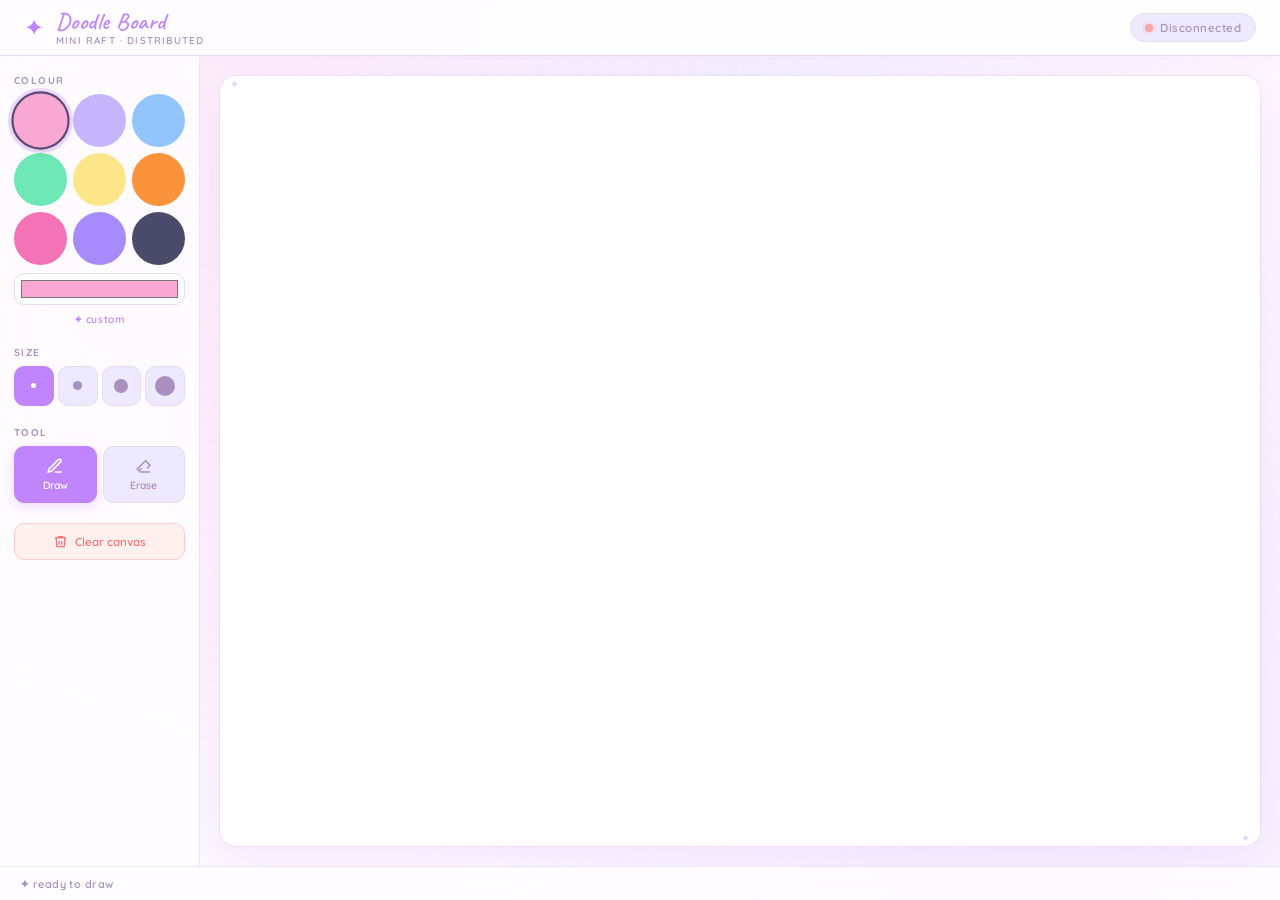
==== frontend/index.html @ f4965883 "PES2UG23CS561" ====
<!DOCTYPE html>
<html lang="en">
<head>
  <meta charset="UTF-8" />
  <meta name="viewport" content="width=device-width, initial-scale=1.0" />
  <title>Mini RAFT Drawing Board</title>
  <link rel="preconnect" href="https://fonts.googleapis.com" />
  <link rel="preconnect" href="https://fonts.gstatic.com" crossorigin />
  <link href="https://fonts.googleapis.com/css2?family=Quicksand:wght@400;500;600;700&family=Caveat:wght@400;600&display=swap" rel="stylesheet" />
  <link rel="stylesheet" href="style.css" />
</head>
<body>

  <div class="app-shell">

    <header class="topbar">
      <div class="topbar-left">
        <div class="logo-mark">✦</div>
        <div class="logo-text">
          <span class="logo-title">Doodle Board</span>
          <span class="logo-sub">mini raft · distributed</span>
        </div>
      </div>
      <div class="topbar-right">
        <div class="ws-status" id="wsStatus">
          <span class="status-dot" id="statusDot"></span>
          <span class="status-label" id="statusLabel">Connecting…</span>
        </div>
      </div>
    </header>

    <div class="workspace">

      <aside class="toolbar">

        <div class="tool-group">
          <label class="tool-label">Colour</label>
          <div class="color-swatches" id="colorSwatches">
            <button class="swatch active" data-color="#f9a8d4" style="background:#f9a8d4;" title="Pink"></button>
            <button class="swatch" data-color="#c4b5fd" style="background:#c4b5fd;" title="Lavender"></button>
            <button class="swatch" data-color="#93c5fd" style="background:#93c5fd;" title="Sky"></button>
            <button class="swatch" data-color="#6ee7b7" style="background:#6ee7b7;" title="Mint"></button>
            <button class="swatch" data-color="#fde68a" style="background:#fde68a;" title="Butter"></button>
            <button class="swatch" data-color="#fb923c" style="background:#fb923c;" title="Peach"></button>
            <button class="swatch" data-color="#f472b6" style="background:#f472b6;" title="Rose"></button>
            <button class="swatch" data-color="#a78bfa" style="background:#a78bfa;" title="Violet"></button>
            <button class="swatch dark" data-color="#4a4a6a" style="background:#4a4a6a;" title="Ink"></button>
          </div>
          <input type="color" id="colorPicker" value="#f9a8d4" title="Custom colour" />
          <label class="custom-color-label" for="colorPicker">✦ custom</label>
        </div>

        <div class="tool-group">
          <label class="tool-label">Size</label>
          <div class="size-options" id="sizeOptions">
            <button class="size-btn active" data-size="3"><span style="width:5px;height:5px;"></span></button>
            <button class="size-btn" data-size="7"><span style="width:9px;height:9px;"></span></button>
            <button class="size-btn" data-size="14"><span style="width:14px;height:14px;"></span></button>
            <button class="size-btn" data-size="26"><span style="width:20px;height:20px;"></span></button>
          </div>
        </div>

        <div class="tool-group">
          <label class="tool-label">Tool</label>
          <div class="tool-row">
            <button class="tool-btn active" id="btnDraw" title="Draw">
              <svg viewBox="0 0 24 24" fill="none" stroke="currentColor" stroke-width="2"><path d="M12 20h9M16.5 3.5a2.121 2.121 0 013 3L7 19l-4 1 1-4L16.5 3.5z"/></svg>
              <span>Draw</span>
            </button>
            <button class="tool-btn" id="btnErase" title="Eraser">
              <svg viewBox="0 0 24 24" fill="none" stroke="currentColor" stroke-width="2"><path d="M20 20H7L3 16l11-11 6 6-4 4"/><path d="M6 18l3-3"/></svg>
              <span>Erase</span>
            </button>
          </div>
        </div>

        <div class="tool-group">
          <button class="clear-btn" id="btnClear">
            <svg viewBox="0 0 24 24" fill="none" stroke="currentColor" stroke-width="2"><polyline points="3 6 5 6 21 6"/><path d="M19 6l-1 14H6L5 6"/><path d="M10 11v6M14 11v6"/><path d="M9 6V4h6v2"/></svg>
            Clear canvas
          </button>
        </div>

      </aside>

      <main class="canvas-area">
        <div class="canvas-wrapper">
          <canvas id="canvas"></canvas>
        </div>
      </main>

    </div>

    <footer class="statusbar">
      <span id="coordDisplay">✦ ready to draw</span>
      <span id="leaderInfo"></span>
    </footer>

  </div>

  <script src="app.js"></script>
</body>
</html>
---- frontend/style.css ----
/* ─── Fonts ───────────────────────────────────────────────────────────────── */
/* Quicksand (UI) + Caveat (logo handwritten feel) loaded via index.html      */

/* ─── Variables ───────────────────────────────────────────────────────────── */
:root {
  --bg:           #fdf6ff;
  --bg2:          #f7eefe;
  --surface:      #ffffff;
  --border:       #e8d9f5;
  --border-soft:  #f0e4fb;
  --accent:       #c084fc;
  --accent-light: #ede9fe;
  --accent-glow:  #c084fc44;
  --pink:         #f9a8d4;
  --mint:         #6ee7b7;
  --sky:          #93c5fd;
  --danger:       #fca5a5;
  --text:         #5b4b72;
  --text-dim:     #a990c0;
  --text-light:   #cdb8e0;
  --shadow:       0 4px 24px #c084fc18;
  --shadow-lg:    0 8px 40px #c084fc22;
  --radius:       16px;
  --radius-sm:    10px;
  --toolbar-w:    200px;
  --topbar-h:     56px;
  --statusbar-h:  34px;
  --font-ui:      'Quicksand', sans-serif;
  --font-display: 'Caveat', cursive;
}

/* ─── Reset ───────────────────────────────────────────────────────────────── */
*, *::before, *::after { box-sizing: border-box; margin: 0; padding: 0; }

html, body {
  height: 100%;
  background: var(--bg);
  color: var(--text);
  font-family: var(--font-ui);
  overflow: hidden;
}

/* ─── Subtle background pattern ──────────────────────────────────────────── */
body::before {
  content: '';
  position: fixed;
  inset: 0;
  background-image:
    radial-gradient(circle at 20% 20%, #f9a8d422 0%, transparent 50%),
    radial-gradient(circle at 80% 80%, #c4b5fd22 0%, transparent 50%),
    radial-gradient(circle at 60% 10%, #93c5fd18 0%, transparent 40%);
  pointer-events: none;
  z-index: 0;
}

/* ─── App Shell ───────────────────────────────────────────────────────────── */
.app-shell {
  display: flex;
  flex-direction: column;
  height: 100vh;
  width: 100vw;
  position: relative;
  z-index: 1;
}

/* ─── Topbar ──────────────────────────────────────────────────────────────── */
.topbar {
  height: var(--topbar-h);
  background: rgba(255,255,255,0.85);
  backdrop-filter: blur(12px);
  -webkit-backdrop-filter: blur(12px);
  border-bottom: 1px solid var(--border);
  display: flex;
  align-items: center;
  justify-content: space-between;
  padding: 0 24px;
  flex-shrink: 0;
  box-shadow: 0 2px 12px #c084fc0f;
}

.topbar-left {
  display: flex;
  align-items: center;
  gap: 12px;
}

.logo-mark {
  font-size: 1.5rem;
  color: var(--accent);
  animation: spin-slow 8s linear infinite;
  display: inline-block;
}

@keyframes spin-slow {
  from { transform: rotate(0deg); }
  to   { transform: rotate(360deg); }
}

.logo-text {
  display: flex;
  flex-direction: column;
  line-height: 1.1;
}

.logo-title {
  font-family: var(--font-display);
  font-size: 1.45rem;
  font-weight: 600;
  color: var(--accent);
  letter-spacing: 0.02em;
}

.logo-sub {
  font-size: 0.62rem;
  font-weight: 600;
  color: var(--text-dim);
  letter-spacing: 0.12em;
  text-transform: uppercase;
}

/* ─── WS Status ───────────────────────────────────────────────────────────── */
.ws-status {
  display: flex;
  align-items: center;
  gap: 7px;
  background: var(--accent-light);
  padding: 6px 14px;
  border-radius: 999px;
  border: 1px solid var(--border);
}

.status-dot {
  width: 8px;
  height: 8px;
  border-radius: 50%;
  background: var(--text-light);
  transition: background 0.4s, box-shadow 0.4s;
  flex-shrink: 0;
}

.status-dot.connected {
  background: var(--mint);
  box-shadow: 0 0 0 3px #6ee7b733;
}

.status-dot.disconnected {
  background: var(--danger);
  box-shadow: 0 0 0 3px #fca5a533;
}

.status-dot.connecting {
  background: #fde68a;
  box-shadow: 0 0 0 3px #fde68a33;
  animation: blink 1.2s ease-in-out infinite;
}

@keyframes blink {
  0%, 100% { opacity: 1; }
  50%       { opacity: 0.3; }
}

.status-label {
  font-size: 0.72rem;
  font-weight: 600;
  color: var(--text-dim);
  letter-spacing: 0.04em;
}

/* ─── Workspace ───────────────────────────────────────────────────────────── */
.workspace {
  flex: 1;
  display: flex;
  overflow: hidden;
  gap: 0;
}

/* ─── Toolbar ─────────────────────────────────────────────────────────────── */
.toolbar {
  width: var(--toolbar-w);
  flex-shrink: 0;
  background: rgba(255,255,255,0.75);
  backdrop-filter: blur(10px);
  -webkit-backdrop-filter: blur(10px);
  border-right: 1px solid var(--border-soft);
  display: flex;
  flex-direction: column;
  gap: 0;
  overflow-y: auto;
  padding: 18px 14px;
  gap: 20px;
}

.toolbar::-webkit-scrollbar { width: 4px; }
.toolbar::-webkit-scrollbar-track { background: transparent; }
.toolbar::-webkit-scrollbar-thumb { background: var(--border); border-radius: 4px; }

.tool-group {
  display: flex;
  flex-direction: column;
  gap: 8px;
}

.tool-label {
  font-size: 0.62rem;
  font-weight: 700;
  letter-spacing: 0.14em;
  text-transform: uppercase;
  color: var(--text-dim);
}

/* ─── Color Swatches ──────────────────────────────────────────────────────── */
.color-swatches {
  display: grid;
  grid-template-columns: repeat(3, 1fr);
  gap: 6px;
}

.swatch {
  width: 100%;
  aspect-ratio: 1;
  border-radius: 50%;
  border: 2.5px solid transparent;
  cursor: pointer;
  transition: transform 0.15s, border-color 0.15s, box-shadow 0.15s;
  outline: none;
}

.swatch:hover {
  transform: scale(1.15);
  box-shadow: 0 2px 8px #00000018;
}

.swatch.active {
  border-color: var(--text);
  box-shadow: 0 0 0 3px var(--accent-glow), 0 2px 8px #00000018;
  transform: scale(1.1);
}

/* ─── Custom color picker ─────────────────────────────────────────────────── */
#colorPicker {
  width: 100%;
  height: 32px;
  border: 1.5px solid var(--border);
  border-radius: var(--radius-sm);
  background: var(--surface);
  cursor: pointer;
  padding: 2px 4px;
  outline: none;
}

.custom-color-label {
  font-size: 0.65rem;
  font-weight: 600;
  color: var(--accent);
  text-align: center;
  cursor: pointer;
  letter-spacing: 0.06em;
}

/* ─── Size Buttons ────────────────────────────────────────────────────────── */
.size-options {
  display: flex;
  align-items: center;
  justify-content: space-between;
  gap: 4px;
}

.size-btn {
  flex: 1;
  aspect-ratio: 1;
  background: var(--accent-light);
  border: 1.5px solid var(--border);
  border-radius: var(--radius-sm);
  display: flex;
  align-items: center;
  justify-content: center;
  cursor: pointer;
  transition: background 0.15s, border-color 0.15s, transform 0.1s;
  outline: none;
}

.size-btn span {
  border-radius: 50%;
  background: var(--text-dim);
  display: block;
  transition: background 0.15s;
}

.size-btn:hover {
  background: var(--border-soft);
  transform: scale(1.08);
}

.size-btn.active {
  background: var(--accent);
  border-color: var(--accent);
}

.size-btn.active span {
  background: #fff;
}

/* ─── Tool Buttons (Draw / Erase) ─────────────────────────────────────────── */
.tool-row {
  display: flex;
  gap: 6px;
}

.tool-btn {
  flex: 1;
  display: flex;
  flex-direction: column;
  align-items: center;
  gap: 4px;
  padding: 10px 6px;
  background: var(--accent-light);
  border: 1.5px solid var(--border);
  border-radius: var(--radius-sm);
  cursor: pointer;
  font-family: var(--font-ui);
  font-size: 0.65rem;
  font-weight: 600;
  color: var(--text-dim);
  transition: all 0.15s;
  outline: none;
}

.tool-btn svg {
  width: 18px;
  height: 18px;
  stroke: var(--text-dim);
  transition: stroke 0.15s;
}

.tool-btn:hover {
  background: var(--border-soft);
  color: var(--text);
}

.tool-btn:hover svg { stroke: var(--text); }

.tool-btn.active {
  background: var(--accent);
  border-color: var(--accent);
  color: #fff;
  box-shadow: 0 4px 14px var(--accent-glow);
}

.tool-btn.active svg { stroke: #fff; }

/* ─── Clear Button ────────────────────────────────────────────────────────── */
.clear-btn {
  width: 100%;
  display: flex;
  align-items: center;
  justify-content: center;
  gap: 7px;
  padding: 10px;
  background: #fff0f0;
  border: 1.5px solid #fecaca;
  border-radius: var(--radius-sm);
  font-family: var(--font-ui);
  font-size: 0.72rem;
  font-weight: 600;
  color: #f87171;
  cursor: pointer;
  transition: all 0.15s;
  outline: none;
}

.clear-btn svg {
  width: 15px;
  height: 15px;
  stroke: #f87171;
  flex-shrink: 0;
}

.clear-btn:hover {
  background: #fee2e2;
  border-color: #f87171;
  box-shadow: 0 3px 10px #f8717122;
}

/* ─── Canvas Area ─────────────────────────────────────────────────────────── */
.canvas-area {
  flex: 1;
  display: flex;
  align-items: center;
  justify-content: center;
  overflow: hidden;
  padding: 20px;
}

.canvas-wrapper {
  position: relative;
  border-radius: var(--radius);
  overflow: hidden;
  box-shadow:
    var(--shadow-lg),
    0 0 0 1px var(--border-soft),
    inset 0 0 0 1px #ffffff80;
  background: #fff;
  line-height: 0;
}

/* Decorative corner dots */
.canvas-wrapper::before,
.canvas-wrapper::after {
  content: '✦';
  position: absolute;
  font-size: 0.7rem;
  color: var(--accent);
  opacity: 0.4;
  z-index: 2;
  pointer-events: none;
}
.canvas-wrapper::before { top: 8px; left: 10px; }
.canvas-wrapper::after  { bottom: 8px; right: 10px; }

#canvas {
  display: block;
  cursor: crosshair;
  touch-action: none;
  max-width: 100%;
  max-height: 100%;
}

/* ─── Status Bar ──────────────────────────────────────────────────────────── */
.statusbar {
  height: var(--statusbar-h);
  background: rgba(255,255,255,0.75);
  backdrop-filter: blur(10px);
  -webkit-backdrop-filter: blur(10px);
  border-top: 1px solid var(--border-soft);
  display: flex;
  align-items: center;
  justify-content: space-between;
  padding: 0 20px;
  font-size: 0.68rem;
  font-weight: 600;
  color: var(--text-dim);
  letter-spacing: 0.04em;
  flex-shrink: 0;
}

/* ─── Scrollbar ───────────────────────────────────────────────────────────── */
::-webkit-scrollbar { width: 6px; }
::-webkit-scrollbar-track { background: transparent; }
::-webkit-scrollbar-thumb { background: var(--border); border-radius: 4px; }

/* ─── Responsive ──────────────────────────────────────────────────────────── */
@media (max-width: 640px) {
  :root { --toolbar-w: 160px; --topbar-h: 48px; }
  .logo-title { font-size: 1.2rem; }
  .canvas-area { padding: 10px; }
}
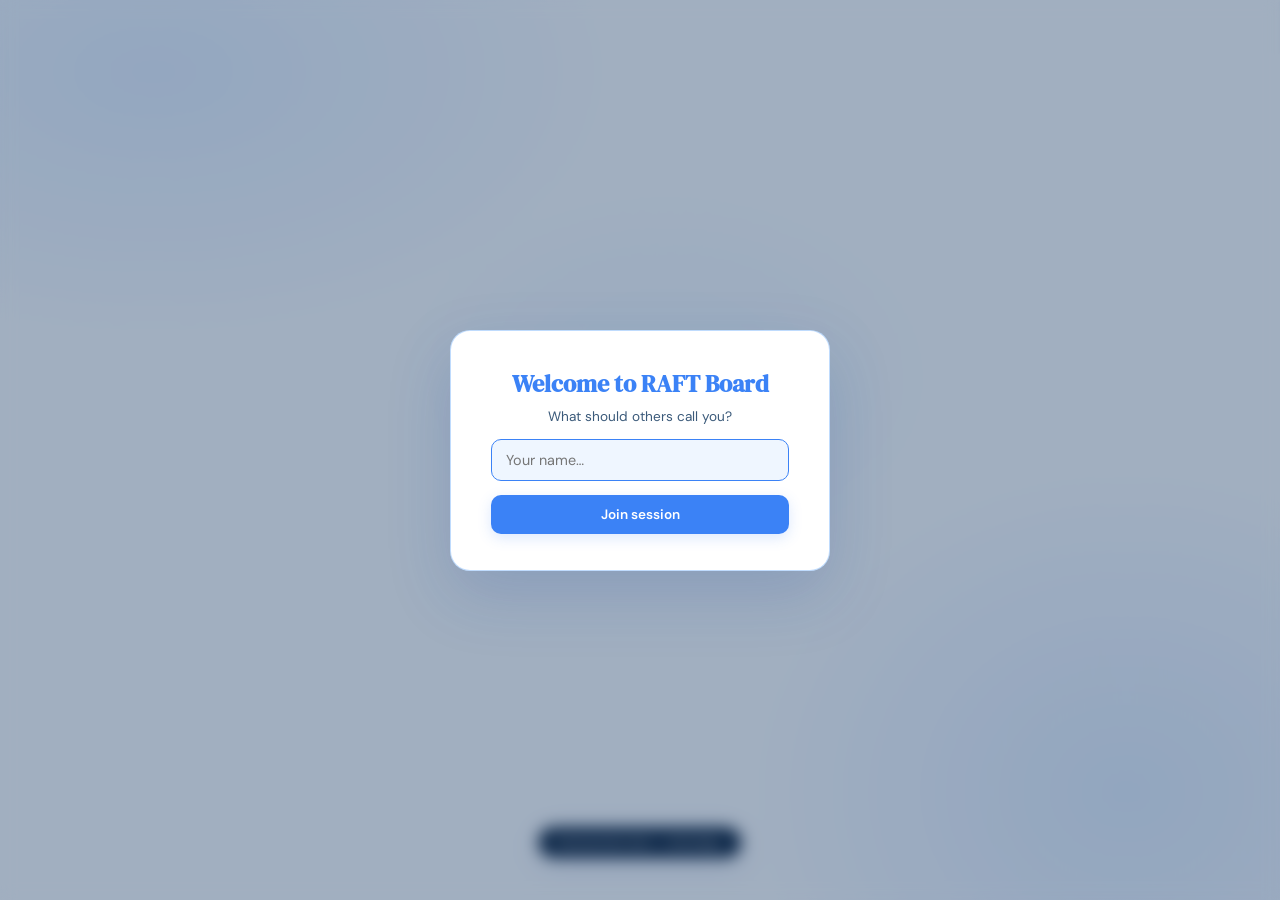
==== commit 7923ea35: "updated canvas pes2ug23cs561" ====
--- a/frontend/index.html
+++ b/frontend/index.html
@@ -3,101 +3,203 @@
 <head>
   <meta charset="UTF-8" />
   <meta name="viewport" content="width=device-width, initial-scale=1.0" />
-  <title>Mini RAFT Drawing Board</title>
+  <title>RAFT Board</title>
   <link rel="preconnect" href="https://fonts.googleapis.com" />
   <link rel="preconnect" href="https://fonts.gstatic.com" crossorigin />
-  <link href="https://fonts.googleapis.com/css2?family=Quicksand:wght@400;500;600;700&family=Caveat:wght@400;600&display=swap" rel="stylesheet" />
-  <link rel="stylesheet" href="style.css" />
+  <link href="https://fonts.googleapis.com/css2?family=DM+Serif+Display&family=DM+Sans:wght@300;400;500;600&family=Caveat:wght@500;700&family=JetBrains+Mono:wght@400;500&display=swap" rel="stylesheet" />
+  <link rel="stylesheet" href="styles.css" />
 </head>
 <body>
 
-  <div class="app-shell">
+  <div id="cursorLayer"></div>
+  <div id="toastContainer"></div>
+
+  <!-- name modal-->
+  <div class="name-modal-bg" id="nameModalBg">
+    <div class="name-modal">
+      <h2>Welcome to RAFT Board</h2>
+      <p>What should others call you?</p>
+      <input type="text" id="nameInput" placeholder="Your name…" maxlength="24" autocomplete="off" />
+      <button id="nameSubmit">Join session</button>
+    </div>
+  </div>
+
+  <!--main -->
+  <div class="app-shell" id="appView" style="display:none">
 
     <header class="topbar">
-      <div class="topbar-left">
-        <div class="logo-mark">✦</div>
-        <div class="logo-text">
-          <span class="logo-title">Doodle Board</span>
-          <span class="logo-sub">mini raft · distributed</span>
-        </div>
-      </div>
+      <div class="topbar-brand">
+        <div class="brand-text">
+          <span class="brand-name">RAFT Board</span>
+          <span class="brand-sub">distributed whiteboard</span>
+        </div>
+      </div>
+
+      <div class="topbar-mid">
+        <div class="status-pill">
+          <span class="status-dot" id="statusDot"></span>
+          <span id="statusLabel">Connecting…</span>
+        </div>
+        <div class="leader-pill" id="leaderPill">
+          <svg viewBox="0 0 16 16" fill="none" stroke="currentColor" stroke-width="1.5"><circle cx="8" cy="8" r="6"/><path d="M8 5v3l2 2"/></svg>
+          <span id="leaderLabel">leader: —</span>
+        </div>
+      </div>
+
       <div class="topbar-right">
-        <div class="ws-status" id="wsStatus">
-          <span class="status-dot" id="statusDot"></span>
-          <span class="status-label" id="statusLabel">Connecting…</span>
-        </div>
+        <div class="peer-avatars" id="peerAvatars"></div>
+
+        <!-- Name change button -->
+        <button class="topbar-btn" id="btnChangeName" title="Change your name">
+          <svg viewBox="0 0 20 20" fill="none" stroke="currentColor" stroke-width="1.8"><path d="M10 13a4 4 0 100-8 4 4 0 000 8z"/><path d="M2 17c0-2.2 3.6-4 8-4s8 1.8 8 4"/></svg>
+          <span id="myNameLabel">You</span>
+        </button>
+
+        <button class="topbar-btn" id="btnDownload" title="Download canvas (Ctrl+S)">
+          <svg viewBox="0 0 20 20" fill="none" stroke="currentColor" stroke-width="1.8"><path d="M10 3v9M6 8l4 4 4-4"/><path d="M3 15v1a1 1 0 001 1h12a1 1 0 001-1v-1"/></svg>
+          Download
+        </button>
+        <button class="topbar-btn accent" id="btnOpenLogs" title="View logs">
+          <svg viewBox="0 0 20 20" fill="none" stroke="currentColor" stroke-width="1.8"><rect x="3" y="3" width="14" height="14" rx="2"/><path d="M7 7h6M7 10h4M7 13h5"/></svg>
+          Logs
+        </button>
       </div>
     </header>
 
     <div class="workspace">
-
-      <aside class="toolbar">
-
-        <div class="tool-group">
-          <label class="tool-label">Colour</label>
-          <div class="color-swatches" id="colorSwatches">
-            <button class="swatch active" data-color="#f9a8d4" style="background:#f9a8d4;" title="Pink"></button>
-            <button class="swatch" data-color="#c4b5fd" style="background:#c4b5fd;" title="Lavender"></button>
-            <button class="swatch" data-color="#93c5fd" style="background:#93c5fd;" title="Sky"></button>
-            <button class="swatch" data-color="#6ee7b7" style="background:#6ee7b7;" title="Mint"></button>
-            <button class="swatch" data-color="#fde68a" style="background:#fde68a;" title="Butter"></button>
-            <button class="swatch" data-color="#fb923c" style="background:#fb923c;" title="Peach"></button>
-            <button class="swatch" data-color="#f472b6" style="background:#f472b6;" title="Rose"></button>
-            <button class="swatch" data-color="#a78bfa" style="background:#a78bfa;" title="Violet"></button>
-            <button class="swatch dark" data-color="#4a4a6a" style="background:#4a4a6a;" title="Ink"></button>
+      <aside class="sidebar">
+
+        <section class="tool-section">
+          <span class="tool-label">Colour</span>
+          <div class="swatches" id="swatches">
+            <button class="swatch active" data-color="#93c5fd" style="--c:#93c5fd"></button>
+            <button class="swatch" data-color="#60a5fa" style="--c:#60a5fa"></button>
+            <button class="swatch" data-color="#3b82f6" style="--c:#3b82f6"></button>
+            <button class="swatch" data-color="#a5f3fc" style="--c:#a5f3fc"></button>
+            <button class="swatch" data-color="#6ee7b7" style="--c:#6ee7b7"></button>
+            <button class="swatch" data-color="#c4b5fd" style="--c:#c4b5fd"></button>
+            <button class="swatch" data-color="#f9a8d4" style="--c:#f9a8d4"></button>
+            <button class="swatch" data-color="#fde68a" style="--c:#fde68a"></button>
+            <button class="swatch" data-color="#fb923c" style="--c:#fb923c"></button>
+            <button class="swatch" data-color="#f1f5f9" style="--c:#f1f5f9;border:1.5px solid #cbd5e1"></button>
+            <button class="swatch" data-color="#64748b" style="--c:#64748b"></button>
+            <button class="swatch" data-color="#0f172a" style="--c:#0f172a"></button>
           </div>
-          <input type="color" id="colorPicker" value="#f9a8d4" title="Custom colour" />
-          <label class="custom-color-label" for="colorPicker">✦ custom</label>
-        </div>
-
-        <div class="tool-group">
-          <label class="tool-label">Size</label>
-          <div class="size-options" id="sizeOptions">
-            <button class="size-btn active" data-size="3"><span style="width:5px;height:5px;"></span></button>
-            <button class="size-btn" data-size="7"><span style="width:9px;height:9px;"></span></button>
-            <button class="size-btn" data-size="14"><span style="width:14px;height:14px;"></span></button>
-            <button class="size-btn" data-size="26"><span style="width:20px;height:20px;"></span></button>
+          <label class="custom-color-wrap" title="Custom colour">
+            <input type="color" id="colorPicker" value="#93c5fd" />
+            <span class="custom-color-label">
+              <svg viewBox="0 0 16 16" fill="none" stroke="currentColor" stroke-width="1.5"><circle cx="8" cy="8" r="6"/><path d="M8 5v6M5 8h6"/></svg>
+              Custom
+            </span>
+            <div class="custom-preview" id="customPreview"></div>
+          </label>
+        </section>
+
+        <div class="divider"></div>
+
+        <section class="tool-section">
+          <span class="tool-label">Size</span>
+          <div class="size-btns" id="sizeBtns">
+            <button class="size-btn active" data-size="2"><span style="width:4px;height:4px"></span></button>
+            <button class="size-btn" data-size="6"><span style="width:9px;height:9px"></span></button>
+            <button class="size-btn" data-size="14"><span style="width:15px;height:15px"></span></button>
+            <button class="size-btn" data-size="28"><span style="width:22px;height:22px"></span></button>
           </div>
-        </div>
-
-        <div class="tool-group">
-          <label class="tool-label">Tool</label>
-          <div class="tool-row">
-            <button class="tool-btn active" id="btnDraw" title="Draw">
-              <svg viewBox="0 0 24 24" fill="none" stroke="currentColor" stroke-width="2"><path d="M12 20h9M16.5 3.5a2.121 2.121 0 013 3L7 19l-4 1 1-4L16.5 3.5z"/></svg>
-              <span>Draw</span>
+        </section>
+
+        <div class="divider"></div>
+
+        <section class="tool-section">
+          <span class="tool-label">Tool</span>
+          <div class="tool-btns">
+            <button class="tool-btn active" id="btnDraw">
+              <svg viewBox="0 0 20 20" fill="none" stroke="currentColor" stroke-width="1.8"><path d="M14 2.5a2.12 2.12 0 013 3L6 17l-4 1 1-4L14 2.5z"/></svg>
+              Draw
             </button>
-            <button class="tool-btn" id="btnErase" title="Eraser">
-              <svg viewBox="0 0 24 24" fill="none" stroke="currentColor" stroke-width="2"><path d="M20 20H7L3 16l11-11 6 6-4 4"/><path d="M6 18l3-3"/></svg>
-              <span>Erase</span>
+            <button class="tool-btn" id="btnErase">
+              <svg viewBox="0 0 20 20" fill="none" stroke="currentColor" stroke-width="1.8"><path d="M16 16H7L3 12l9-9 5 5-3 3"/><path d="M5 15l2-2"/></svg>
+              Erase
             </button>
           </div>
-        </div>
-
-        <div class="tool-group">
+        </section>
+
+        <div class="divider"></div>
+
+        <section class="tool-section">
           <button class="clear-btn" id="btnClear">
-            <svg viewBox="0 0 24 24" fill="none" stroke="currentColor" stroke-width="2"><polyline points="3 6 5 6 21 6"/><path d="M19 6l-1 14H6L5 6"/><path d="M10 11v6M14 11v6"/><path d="M9 6V4h6v2"/></svg>
+            <svg viewBox="0 0 20 20" fill="none" stroke="currentColor" stroke-width="1.8"><polyline points="3 5 5 5 17 5"/><path d="M15 5l-.87 11.14A2 2 0 0112.14 18H7.86A2 2 0 015.87 16.14L5 5"/><path d="M8 9v6M12 9v6M7 5V3h6v2"/></svg>
             Clear canvas
           </button>
-        </div>
+        </section>
 
       </aside>
 
-      <main class="canvas-area">
-        <div class="canvas-wrapper">
+      <main class="stage">
+        <div class="canvas-wrap" id="canvasWrap">
           <canvas id="canvas"></canvas>
         </div>
       </main>
-
     </div>
 
     <footer class="statusbar">
-      <span id="coordDisplay">✦ ready to draw</span>
-      <span id="leaderInfo"></span>
+      <span id="coordDisplay">Ready</span>
+      <span id="strokeCount">strokes: 0</span>
+      <span id="clientCount">peers: —</span>
     </footer>
 
   </div>
 
-  <script src="app.js"></script>
+  <!-- view logs -->
+  <div class="logs-view" id="logsView">
+    <header class="logs-topbar">
+      <div class="brand-text">
+        <span class="brand-name">RAFT Board</span>
+        <span class="brand-sub">session logs</span>
+      </div>
+
+      <div class="logs-stats">
+        <div class="stat-chip">
+          <span class="stat-dot" id="logStatusDot"></span>
+          <span id="logStatusLabel">—</span>
+        </div>
+        <div class="stat-chip">
+          <svg viewBox="0 0 16 16" fill="none" stroke="currentColor" stroke-width="1.5"><path d="M8 3v5l3 3"/><circle cx="8" cy="8" r="6"/></svg>
+          <span id="logAvgLatency">avg RTT: —</span>
+        </div>
+        <div class="stat-chip">
+          <svg viewBox="0 0 16 16" fill="none" stroke="currentColor" stroke-width="1.5"><rect x="2" y="2" width="12" height="12" rx="2"/><path d="M5 5h6M5 8h4M5 11h5"/></svg>
+          <span id="logEntryCount">0 events</span>
+        </div>
+        <div class="stat-chip">
+          <svg viewBox="0 0 16 16" fill="none" stroke="currentColor" stroke-width="1.5"><circle cx="8" cy="8" r="6"/><path d="M8 5v3l2 2"/></svg>
+          <span id="logLeader">leader: —</span>
+        </div>
+      </div>
+
+      <div class="logs-actions">
+        <button class="topbar-btn" id="btnClearLogs">Clear</button>
+        <button class="topbar-btn" id="btnDownloadLogs">
+          <svg viewBox="0 0 20 20" fill="none" stroke="currentColor" stroke-width="1.8"><path d="M10 3v9M6 8l4 4 4-4"/><path d="M3 15v1a1 1 0 001 1h12a1 1 0 001-1v-1"/></svg>
+          Download log
+        </button>
+        <button class="topbar-btn accent" id="btnCloseLogs">← Back to canvas</button>
+      </div>
+    </header>
+
+    <div class="log-filters">
+      <button class="filter-btn active" data-filter="all">All</button>
+      <button class="filter-btn" data-filter="ws">Connection</button>
+      <button class="filter-btn" data-filter="stroke">Strokes</button>
+      <button class="filter-btn" data-filter="latency">Latency</button>
+      <button class="filter-btn" data-filter="error">Errors</button>
+      <button class="filter-btn" data-filter="leader">Leader</button>
+    </div>
+
+    <div class="log-body" id="logBody"></div>
+  </div>
+
+  <script src="logger.js"></script>
+  <script src="websocket.js"></script>
+  <script src="canvas.js"></script>
 </body>
 </html>
--- a/frontend/styles.css
+++ b/frontend/styles.css
@@ -0,0 +1,494 @@
+/* ── Google Fonts loaded in HTML ─────────────────────────────────────────── */
+
+/* ── Design tokens ───────────────────────────────────────────────────────── */
+:root {
+  --bg:           #f0f7ff;
+  --surface:      #ffffff;
+  --surface-tint: rgba(255,255,255,0.75);
+  --border:       rgba(147,197,253,0.30);
+  --border-mid:   rgba(96,165,250,0.40);
+
+  --accent:       #3b82f6;
+  --accent-lt:    #eff6ff;
+  --accent-glow:  rgba(59,130,246,0.18);
+
+  --pink:   #f9a8d4;
+  --violet: #c4b5fd;
+  --sky:    #93c5fd;
+  --mint:   #6ee7b7;
+  --butter: #fde68a;
+
+  --ok:   #6ee7b7;
+  --warn: #fbbf24;
+  --err:  #f87171;
+
+  --text:    #0f2a4a;
+  --text-2:  #3b5a7a;
+  --text-3:  #7ba4c4;
+
+  --topbar-h:  52px;
+  --sidebar-w: 196px;
+  --sbar-h:    28px;
+
+  --r-xs:   5px;
+  --r-sm:   10px;
+  --r-md:   16px;
+  --r-pill: 999px;
+
+  --sh-xs: 0 1px 3px rgba(30,80,160,.07);
+  --sh-sm: 0 2px 10px rgba(30,80,160,.10);
+  --sh-md: 0 6px 28px rgba(30,80,160,.13);
+  --sh-lg: 0 16px 56px rgba(30,80,160,.16);
+
+  --font:    'DM Sans', sans-serif;
+  --font-d:  'DM Serif Display', serif;
+  --font-hw: 'Caveat', cursive;
+  --font-m:  'JetBrains Mono', monospace;
+
+  --ease:   cubic-bezier(.34,1.56,.64,1);
+  --ease-s: cubic-bezier(.25,.46,.45,.94);
+}
+
+/* ── Reset ───────────────────────────────────────────────────────────────── */
+*,*::before,*::after{box-sizing:border-box;margin:0;padding:0}
+html,body{height:100%;overflow:hidden}
+body{font-family:var(--font);background:var(--bg);color:var(--text);-webkit-font-smoothing:antialiased}
+
+/* ── Ambient background ──────────────────────────────────────────────────── */
+body::before{
+  content:'';position:fixed;inset:0;
+  background:
+    radial-gradient(ellipse 55% 45% at 12% 8%,  rgba(147,197,253,.22) 0%,transparent 65%),
+    radial-gradient(ellipse 45% 55% at 88% 88%, rgba(96,165,250,.16) 0%,transparent 65%),
+    radial-gradient(ellipse 38% 38% at 52% 42%, rgba(186,230,253,.18) 0%,transparent 55%);
+  pointer-events:none;z-index:0;
+}
+
+/* ── App shell ───────────────────────────────────────────────────────────── */
+.app-shell{
+  position:relative;z-index:1;
+  display:flex;flex-direction:column;
+  height:100vh;width:100vw;
+}
+
+/* ── Topbar ──────────────────────────────────────────────────────────────── */
+.topbar{
+  height:var(--topbar-h);flex-shrink:0;
+  display:flex;align-items:center;justify-content:space-between;
+  padding:0 18px 0 14px;
+  background:var(--surface-tint);
+  backdrop-filter:blur(18px) saturate(1.5);
+  -webkit-backdrop-filter:blur(18px) saturate(1.5);
+  border-bottom:1px solid var(--border);
+  box-shadow:var(--sh-xs);
+  animation:slideDown .45s var(--ease-s) both;
+}
+@keyframes slideDown{from{transform:translateY(-100%);opacity:0}to{transform:none;opacity:1}}
+
+.topbar-brand{display:flex;align-items:center;gap:10px}
+.brand-mark{
+  width:30px;height:30px;flex-shrink:0;
+  filter:drop-shadow(0 2px 5px rgba(196,181,253,.55));
+  animation:floatMark 5s ease-in-out infinite;
+}
+@keyframes floatMark{0%,100%{transform:translateY(0) rotate(0deg)}50%{transform:translateY(-2px) rotate(7deg)}}
+.brand-text{display:flex;flex-direction:column;line-height:1}
+.brand-name{font-family:var(--font-d);font-size:1.3rem;color:var(--accent);letter-spacing:-.01em}
+.brand-sub{font-size:.58rem;font-weight:500;color:var(--text-3);letter-spacing:.13em;text-transform:uppercase;margin-top:1px}
+
+.topbar-mid{display:flex;align-items:center;gap:8px;position:absolute;left:50%;transform:translateX(-50%)}
+
+.status-pill,.leader-pill{
+  display:flex;align-items:center;gap:6px;
+  padding:4px 12px;
+  border-radius:var(--r-pill);
+  font-size:.7rem;font-weight:500;color:var(--text-2);
+  border:1px solid var(--border-mid);
+  background:var(--accent-lt);
+  box-shadow:var(--sh-xs);
+  white-space:nowrap;
+}
+.leader-pill svg{width:13px;height:13px;stroke:var(--text-3)}
+
+.status-dot{
+  width:7px;height:7px;border-radius:50%;background:var(--text-3);
+  transition:background .4s,box-shadow .4s;flex-shrink:0;
+}
+.status-dot.connected   {background:var(--ok);  box-shadow:0 0 0 3px rgba(110,231,183,.28)}
+.status-dot.disconnected{background:var(--err); box-shadow:0 0 0 3px rgba(248,113,113,.28)}
+.status-dot.connecting  {background:var(--warn);animation:blink 1.1s ease-in-out infinite}
+@keyframes blink{0%,100%{opacity:1}50%{opacity:.22}}
+
+.topbar-right{display:flex;align-items:center;gap:10px}
+
+/* peer avatars */
+.peer-avatars{display:flex;align-items:center}
+.peer-avatar{
+  width:26px;height:26px;border-radius:50%;
+  border:2px solid var(--surface);
+  display:flex;align-items:center;justify-content:center;
+  font-size:.58rem;font-weight:700;color:#fff;
+  margin-left:-6px;box-shadow:var(--sh-sm);
+  position:relative;cursor:default;
+  transition:transform .2s var(--ease);
+}
+.peer-avatar:first-child{margin-left:0}
+.peer-avatar:hover{transform:translateY(-3px) scale(1.12);z-index:10}
+.peer-avatar .tip{
+  position:absolute;bottom:calc(100% + 5px);left:50%;
+  transform:translateX(-50%) scale(.85);opacity:0;
+  background:var(--text);color:#fff;
+  font-size:.6rem;padding:2px 7px;border-radius:var(--r-xs);
+  white-space:nowrap;pointer-events:none;
+  transition:opacity .18s,transform .18s var(--ease);
+}
+.peer-avatar:hover .tip{opacity:1;transform:translateX(-50%) scale(1)}
+
+.topbar-btn{
+  display:flex;align-items:center;gap:5px;
+  padding:6px 13px;
+  background:var(--surface);border:1px solid var(--border-mid);
+  border-radius:var(--r-pill);
+  font-family:var(--font);font-size:.72rem;font-weight:500;
+  color:var(--text-2);cursor:pointer;
+  transition:all .18s var(--ease-s);box-shadow:var(--sh-xs);
+}
+.topbar-btn svg{width:14px;height:14px}
+.topbar-btn:hover{background:var(--accent-lt);border-color:var(--violet);color:var(--accent);transform:translateY(-1px);box-shadow:var(--sh-sm)}
+.topbar-btn:active{transform:none}
+.topbar-btn.accent{background:var(--accent);border-color:var(--accent);color:#fff;box-shadow:0 4px 14px var(--accent-glow)}
+.topbar-btn.accent:hover{background:#8562bc;border-color:#8562bc}
+
+/* ── Workspace ───────────────────────────────────────────────────────────── */
+.workspace{flex:1;display:flex;overflow:hidden}
+
+/* ── Sidebar ─────────────────────────────────────────────────────────────── */
+.sidebar{
+  width:var(--sidebar-w);flex-shrink:0;
+  background:var(--surface-tint);
+  backdrop-filter:blur(18px) saturate(1.5);
+  -webkit-backdrop-filter:blur(18px) saturate(1.5);
+  border-right:1px solid var(--border);
+  padding:14px 12px;
+  display:flex;flex-direction:column;gap:4px;
+  overflow-y:auto;
+  box-shadow:2px 0 10px rgba(100,60,160,.05);
+  animation:slideLeft .45s .08s var(--ease-s) both;
+}
+@keyframes slideLeft{from{transform:translateX(-28px);opacity:0}to{transform:none;opacity:1}}
+.sidebar::-webkit-scrollbar{width:3px}
+.sidebar::-webkit-scrollbar-thumb{background:var(--border-mid);border-radius:3px}
+
+.tool-section{display:flex;flex-direction:column;gap:8px;padding:3px 0}
+.tool-label{font-size:.58rem;font-weight:600;letter-spacing:.14em;text-transform:uppercase;color:var(--text-3)}
+.divider{height:1px;background:var(--border);margin:2px 0}
+
+/* swatches */
+.swatches{display:grid;grid-template-columns:repeat(4,1fr);gap:5px}
+.swatch{
+  aspect-ratio:1;border-radius:50%;background:var(--c);
+  border:2.5px solid transparent;cursor:pointer;outline:none;position:relative;
+  transition:transform .17s var(--ease),box-shadow .17s;
+}
+.swatch::after{content:'';position:absolute;inset:-4px;border-radius:50%;border:2px solid transparent;transition:border-color .17s}
+.swatch:hover{transform:scale(1.18);box-shadow:0 3px 10px rgba(0,0,0,.14)}
+.swatch.active{transform:scale(1.1);box-shadow:0 4px 14px rgba(155,114,207,.38)}
+.swatch.active::after{border-color:var(--accent)}
+
+/* custom colour */
+.custom-color-wrap{
+  display:flex;align-items:center;gap:7px;
+  padding:6px 8px;
+  background:var(--accent-lt);border:1px solid var(--border-mid);border-radius:var(--r-sm);
+  cursor:pointer;transition:background .15s;
+}
+.custom-color-wrap:hover{background:#e4ddfb}
+#colorPicker{width:22px;height:22px;border:none;border-radius:4px;padding:0;cursor:pointer;background:none;outline:none}
+.custom-color-label{display:flex;align-items:center;gap:4px;font-size:.68rem;font-weight:500;color:var(--accent);flex:1}
+.custom-color-label svg{width:13px;height:13px}
+.custom-preview{width:16px;height:16px;border-radius:50%;border:1.5px solid var(--border-mid);flex-shrink:0;background:#f9a8d4}
+
+/* size buttons */
+.size-btns{display:flex;gap:5px}
+.size-btn{
+  flex:1;aspect-ratio:1;
+  background:var(--accent-lt);border:1.5px solid var(--border);border-radius:var(--r-sm);
+  display:flex;align-items:center;justify-content:center;
+  cursor:pointer;transition:all .17s var(--ease);outline:none;
+}
+.size-btn span{border-radius:50%;background:var(--text-3);display:block;flex-shrink:0;transition:background .17s}
+.size-btn:hover{background:#e4ddfb;transform:scale(1.07)}
+.size-btn.active{background:var(--accent);border-color:var(--accent);box-shadow:0 4px 12px var(--accent-glow)}
+.size-btn.active span{background:#fff}
+
+/* tool buttons */
+.tool-btns{display:flex;gap:5px}
+.tool-btn{
+  flex:1;display:flex;flex-direction:column;align-items:center;gap:4px;
+  padding:9px 5px;
+  background:var(--accent-lt);border:1.5px solid var(--border);border-radius:var(--r-sm);
+  font-family:var(--font);font-size:.62rem;font-weight:600;color:var(--text-2);
+  cursor:pointer;transition:all .17s var(--ease-s);outline:none;
+}
+.tool-btn svg{width:17px;height:17px;stroke:var(--text-3);transition:stroke .17s}
+.tool-btn:hover{background:#e4ddfb;color:var(--text)}
+.tool-btn:hover svg{stroke:var(--text)}
+.tool-btn.active{background:var(--accent);border-color:var(--accent);color:#fff;box-shadow:0 5px 16px var(--accent-glow)}
+.tool-btn.active svg{stroke:#fff}
+
+/* clear button */
+.clear-btn{
+  width:100%;display:flex;align-items:center;justify-content:center;gap:6px;
+  padding:9px;
+  background:rgba(248,113,113,.10);border:1.5px solid rgba(248,113,113,.35);border-radius:var(--r-sm);
+  font-family:var(--font);font-size:.7rem;font-weight:600;color:#d95555;
+  cursor:pointer;transition:all .17s var(--ease-s);outline:none;
+}
+.clear-btn svg{width:14px;height:14px;stroke:#d95555;flex-shrink:0}
+.clear-btn:hover{background:rgba(248,113,113,.18);border-color:#f87171;transform:translateY(-1px);box-shadow:0 4px 12px rgba(248,113,113,.14)}
+.clear-btn:active{transform:none}
+
+/* ── Stage ───────────────────────────────────────────────────────────────── */
+.stage{
+  flex:1;display:flex;align-items:center;justify-content:center;
+  padding:18px;overflow:hidden;position:relative;
+}
+.canvas-wrap{
+  position:relative;border-radius:var(--r-md);overflow:hidden;
+  box-shadow:var(--sh-lg),0 0 0 1px var(--border),inset 0 0 0 1px rgba(255,255,255,.55);
+  background:#fff;line-height:0;
+  animation:fadeUp .55s .15s var(--ease-s) both;
+}
+@keyframes fadeUp{from{transform:translateY(14px);opacity:0}to{transform:none;opacity:1}}
+/* corner brackets */
+.canvas-wrap::before,.canvas-wrap::after{
+  content:'';position:absolute;width:18px;height:18px;
+  border-color:rgba(196,181,253,.7);border-style:solid;
+  z-index:3;pointer-events:none;
+}
+.canvas-wrap::before{top:7px;left:7px;border-width:2px 0 0 2px;border-radius:4px 0 0 0}
+.canvas-wrap::after{bottom:7px;right:7px;border-width:0 2px 2px 0;border-radius:0 0 4px 0}
+#canvas{display:block;cursor:crosshair;touch-action:none;max-width:100%;max-height:100%}
+
+/* ── Status bar ──────────────────────────────────────────────────────────── */
+.statusbar{
+  height:var(--sbar-h);flex-shrink:0;
+  background:var(--surface-tint);
+  backdrop-filter:blur(10px);-webkit-backdrop-filter:blur(10px);
+  border-top:1px solid var(--border);
+  display:flex;align-items:center;justify-content:space-between;
+  padding:0 16px;
+  font-size:.63rem;font-weight:500;color:var(--text-3);letter-spacing:.04em;
+}
+.statusbar span:nth-child(2){color:var(--text-2)}
+
+/* ── Cursor layer ────────────────────────────────────────────────────────── */
+#cursorLayer{position:fixed;inset:0;pointer-events:none;z-index:60;overflow:hidden}
+.peer-cursor{position:absolute;pointer-events:none;transition:left .05s linear,top .05s linear;will-change:left,top}
+.peer-cursor svg{width:18px;height:18px;filter:drop-shadow(0 2px 4px rgba(0,0,0,.2))}
+.peer-cursor-label{
+  position:absolute;top:16px;left:12px;
+  font-family:var(--font-hw);font-size:.85rem;font-weight:700;color:#fff;
+  padding:2px 8px;border-radius:var(--r-pill);white-space:nowrap;
+  box-shadow:var(--sh-sm);pointer-events:none;
+}
+
+/* ── Toast ───────────────────────────────────────────────────────────────── */
+#toastContainer{
+  position:fixed;bottom:42px;left:50%;transform:translateX(-50%);
+  display:flex;flex-direction:column;gap:6px;align-items:center;
+  z-index:200;pointer-events:none;
+}
+.toast{
+  padding:8px 18px;
+  background:var(--text);color:#fff;
+  border-radius:var(--r-pill);
+  font-size:.72rem;font-weight:500;letter-spacing:.03em;
+  box-shadow:var(--sh-md);
+  animation:toastIn .3s var(--ease) both;
+}
+@keyframes toastIn{from{transform:translateY(10px) scale(.9);opacity:0}to{transform:none;opacity:1}}
+@keyframes toastOut{from{opacity:1}to{transform:translateY(-6px) scale(.9);opacity:0}}
+
+
+/* ═══════════════════════════════════════════════════════════════
+   LOGS VIEW
+═══════════════════════════════════════════════════════════════ */
+.logs-view{
+  position:fixed;inset:0;z-index:100;
+  display:flex;flex-direction:column;
+  background:var(--bg);
+  transform:translateX(100%);
+  transition:transform .4s var(--ease-s);
+}
+.logs-view.open{transform:none}
+
+.logs-topbar{
+  height:var(--topbar-h);flex-shrink:0;
+  display:flex;align-items:center;justify-content:space-between;
+  padding:0 18px 0 14px;
+  background:var(--surface-tint);
+  backdrop-filter:blur(18px) saturate(1.5);
+  -webkit-backdrop-filter:blur(18px) saturate(1.5);
+  border-bottom:1px solid var(--border);
+  box-shadow:var(--sh-xs);
+  gap:12px;
+}
+.logs-stats{display:flex;align-items:center;gap:8px;flex-wrap:wrap}
+.stat-chip{
+  display:flex;align-items:center;gap:5px;
+  padding:4px 11px;
+  background:var(--accent-lt);border:1px solid var(--border-mid);border-radius:var(--r-pill);
+  font-size:.67rem;font-weight:500;color:var(--text-2);white-space:nowrap;
+}
+.stat-chip svg{width:12px;height:12px;stroke:var(--text-3);flex-shrink:0}
+.stat-dot{width:7px;height:7px;border-radius:50%;background:var(--text-3);transition:background .4s,box-shadow .4s;flex-shrink:0}
+.stat-dot.connected   {background:var(--ok);  box-shadow:0 0 0 3px rgba(110,231,183,.28)}
+.stat-dot.disconnected{background:var(--err); box-shadow:0 0 0 3px rgba(248,113,113,.28)}
+.stat-dot.connecting  {background:var(--warn);animation:blink 1.1s ease-in-out infinite}
+.logs-actions{display:flex;align-items:center;gap:8px;flex-shrink:0}
+
+/* filter bar */
+.log-filters{
+  display:flex;align-items:center;gap:6px;
+  padding:8px 16px;
+  border-bottom:1px solid var(--border);
+  background:var(--surface-tint);
+  flex-shrink:0;
+  overflow-x:auto;
+}
+.log-filters::-webkit-scrollbar{height:3px}
+.filter-btn{
+  padding:4px 13px;
+  border-radius:var(--r-pill);
+  font-family:var(--font);font-size:.68rem;font-weight:600;
+  border:1.5px solid var(--border-mid);
+  background:var(--surface);color:var(--text-2);
+  cursor:pointer;transition:all .15s var(--ease-s);white-space:nowrap;
+}
+.filter-btn:hover{background:var(--accent-lt);border-color:var(--violet)}
+.filter-btn.active{background:var(--accent);border-color:var(--accent);color:#fff;box-shadow:0 3px 10px var(--accent-glow)}
+
+/* log body */
+.log-body{
+  flex:1;overflow-y:auto;
+  padding:10px 16px;
+  display:flex;flex-direction:column;gap:3px;
+  font-family:var(--font-m);font-size:.68rem;
+}
+.log-body::-webkit-scrollbar{width:5px}
+.log-body::-webkit-scrollbar-thumb{background:var(--border-mid);border-radius:4px}
+
+/* log row */
+.log-row{
+  display:grid;
+  grid-template-columns:90px 72px 1fr auto;
+  align-items:center;gap:8px;
+  padding:5px 10px;
+  border-radius:var(--r-xs);
+  border-left:3px solid transparent;
+  transition:background .12s;
+}
+.log-row:hover{background:rgba(155,114,207,.06)}
+.log-row.log-info   {border-left-color:var(--violet)}
+.log-row.log-warn   {border-left-color:var(--warn);background:rgba(251,191,36,.04)}
+.log-row.log-error  {border-left-color:var(--err); background:rgba(248,113,113,.05)}
+.log-row.log-latency{border-left-color:var(--mint)}
+
+.log-ts{color:var(--text-3);font-size:.62rem;white-space:nowrap}
+
+.log-cat{
+  display:inline-flex;align-items:center;justify-content:center;
+  padding:1px 7px;border-radius:3px;
+  font-size:.58rem;font-weight:700;letter-spacing:.08em;color:#fff;white-space:nowrap;
+}
+.log-cat-ws     {background:#8b5cf6}
+.log-cat-stroke {background:#ec4899}
+.log-cat-latency{background:#10b981}
+.log-cat-error  {background:#ef4444}
+.log-cat-leader {background:#f59e0b}
+.log-cat-info   {background:#6b7280}
+
+.log-msg{color:var(--text);white-space:nowrap;overflow:hidden;text-overflow:ellipsis}
+.log-detail{color:var(--text-3);font-size:.6rem;white-space:nowrap;text-align:right}
+
+/* empty state */
+.log-empty{
+  flex:1;display:flex;flex-direction:column;align-items:center;justify-content:center;gap:10px;
+  color:var(--text-3);font-family:var(--font);
+}
+.log-empty svg{width:40px;height:40px;stroke:var(--text-3);opacity:.4}
+
+@media(max-width:680px){
+  :root{--sidebar-w:160px}
+  .topbar-mid{display:none}
+  .logs-stats{display:none}
+}
+
+/* ── Brand (no logo) ──────────────────────────────────────────────────────── */
+.brand-mark { display: none !important; }
+.brand-name {
+  font-family: var(--font-d);
+  font-size: 1.25rem;
+  color: var(--accent);
+  letter-spacing: -.01em;
+}
+.brand-sub {
+  font-size: .58rem; font-weight: 500;
+  color: var(--text-3); letter-spacing: .13em;
+  text-transform: uppercase; margin-top: 1px;
+}
+
+/* ── Name modal ───────────────────────────────────────────────────────────── */
+.name-modal-bg {
+  position: fixed; inset: 0; z-index: 500;
+  background: rgba(15,42,74,.35);
+  backdrop-filter: blur(8px);
+  -webkit-backdrop-filter: blur(8px);
+  display: flex; align-items: center; justify-content: center;
+  animation: fadeIn .3s ease both;
+}
+@keyframes fadeIn { from{opacity:0} to{opacity:1} }
+
+.name-modal {
+  background: var(--surface);
+  border: 1px solid var(--border-mid);
+  border-radius: 20px;
+  padding: 36px 40px;
+  display: flex; flex-direction: column; gap: 14px;
+  width: min(380px, 90vw);
+  box-shadow: 0 24px 64px rgba(30,80,160,.18);
+  animation: modalUp .35s var(--ease) both;
+}
+@keyframes modalUp { from{transform:translateY(20px) scale(.96);opacity:0} to{transform:none;opacity:1} }
+
+.name-modal h2 {
+  font-family: var(--font-d);
+  font-size: 1.5rem;
+  color: var(--accent);
+  text-align: center;
+}
+.name-modal p {
+  font-size: .85rem; color: var(--text-2);
+  text-align: center; margin-top: -6px;
+}
+.name-modal input {
+  width: 100%; padding: 11px 14px;
+  border: 1.5px solid var(--border-mid);
+  border-radius: var(--r-sm);
+  font-family: var(--font); font-size: .9rem;
+  color: var(--text); background: var(--accent-lt);
+  outline: none; transition: border-color .2s;
+}
+.name-modal input:focus { border-color: var(--accent); }
+.name-modal button {
+  width: 100%; padding: 11px;
+  background: var(--accent); border: none;
+  border-radius: var(--r-sm);
+  font-family: var(--font); font-size: .85rem; font-weight: 600;
+  color: #fff; cursor: pointer;
+  box-shadow: 0 4px 14px var(--accent-glow);
+  transition: background .18s, transform .18s var(--ease);
+}
+.name-modal button:hover { background: #2563eb; transform: translateY(-1px); }
+.name-modal button:active { transform: none; }
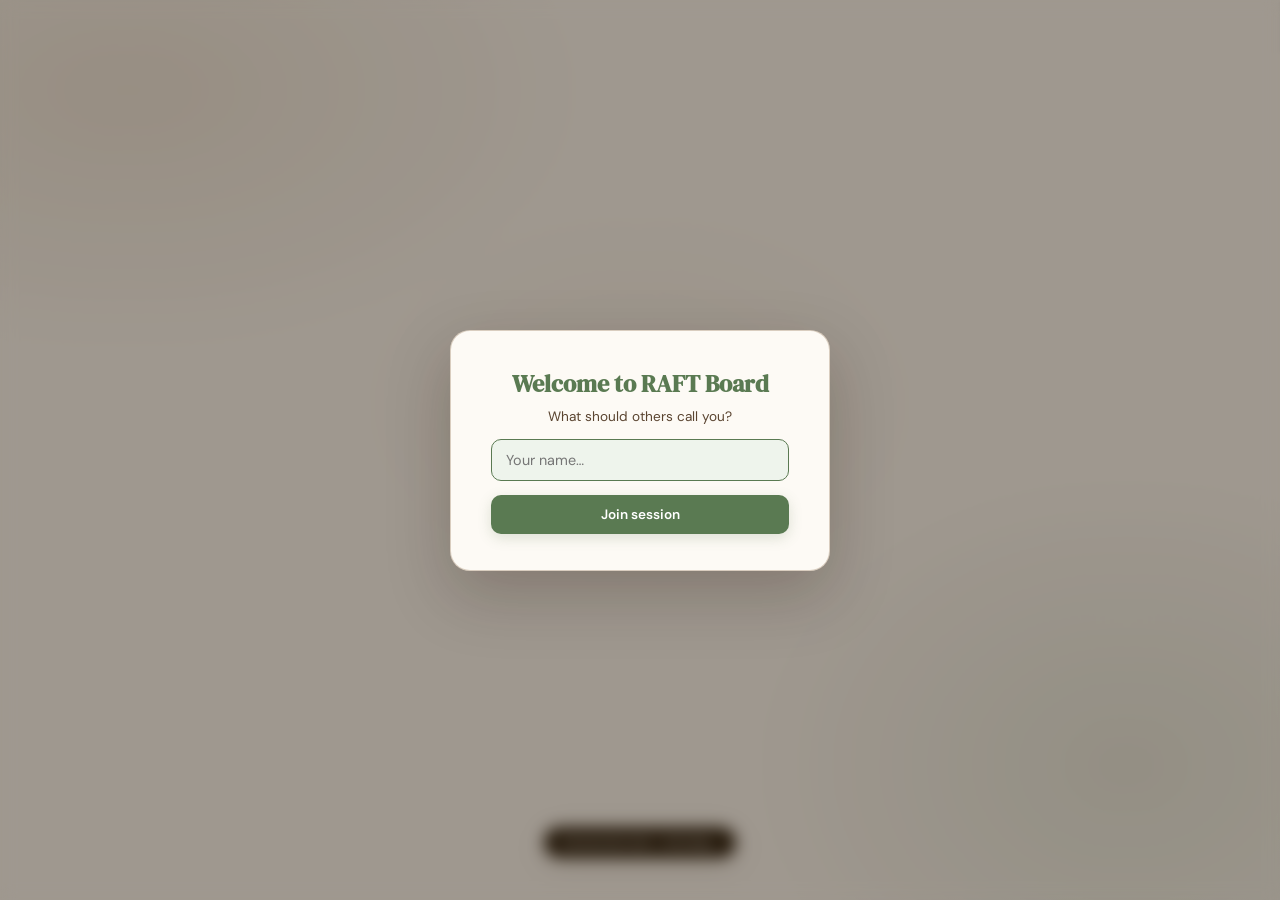
==== commit 92c2b71b: "updated index file with ui changes" ====
--- a/frontend/index.html
+++ b/frontend/index.html
@@ -1,205 +1,244 @@
-<!DOCTYPE html>
-<html lang="en">
-<head>
-  <meta charset="UTF-8" />
-  <meta name="viewport" content="width=device-width, initial-scale=1.0" />
-  <title>RAFT Board</title>
-  <link rel="preconnect" href="https://fonts.googleapis.com" />
-  <link rel="preconnect" href="https://fonts.gstatic.com" crossorigin />
-  <link href="https://fonts.googleapis.com/css2?family=DM+Serif+Display&family=DM+Sans:wght@300;400;500;600&family=Caveat:wght@500;700&family=JetBrains+Mono:wght@400;500&display=swap" rel="stylesheet" />
-  <link rel="stylesheet" href="styles.css" />
-</head>
-<body>
-
-  <div id="cursorLayer"></div>
-  <div id="toastContainer"></div>
-
-  <!-- name modal-->
-  <div class="name-modal-bg" id="nameModalBg">
-    <div class="name-modal">
-      <h2>Welcome to RAFT Board</h2>
-      <p>What should others call you?</p>
-      <input type="text" id="nameInput" placeholder="Your name…" maxlength="24" autocomplete="off" />
-      <button id="nameSubmit">Join session</button>
-    </div>
-  </div>
-
-  <!--main -->
-  <div class="app-shell" id="appView" style="display:none">
-
-    <header class="topbar">
-      <div class="topbar-brand">
-        <div class="brand-text">
-          <span class="brand-name">RAFT Board</span>
-          <span class="brand-sub">distributed whiteboard</span>
-        </div>
-      </div>
-
-      <div class="topbar-mid">
-        <div class="status-pill">
-          <span class="status-dot" id="statusDot"></span>
-          <span id="statusLabel">Connecting…</span>
-        </div>
-        <div class="leader-pill" id="leaderPill">
-          <svg viewBox="0 0 16 16" fill="none" stroke="currentColor" stroke-width="1.5"><circle cx="8" cy="8" r="6"/><path d="M8 5v3l2 2"/></svg>
-          <span id="leaderLabel">leader: —</span>
-        </div>
-      </div>
-
-      <div class="topbar-right">
-        <div class="peer-avatars" id="peerAvatars"></div>
-
-        <!-- Name change button -->
-        <button class="topbar-btn" id="btnChangeName" title="Change your name">
-          <svg viewBox="0 0 20 20" fill="none" stroke="currentColor" stroke-width="1.8"><path d="M10 13a4 4 0 100-8 4 4 0 000 8z"/><path d="M2 17c0-2.2 3.6-4 8-4s8 1.8 8 4"/></svg>
-          <span id="myNameLabel">You</span>
-        </button>
-
-        <button class="topbar-btn" id="btnDownload" title="Download canvas (Ctrl+S)">
-          <svg viewBox="0 0 20 20" fill="none" stroke="currentColor" stroke-width="1.8"><path d="M10 3v9M6 8l4 4 4-4"/><path d="M3 15v1a1 1 0 001 1h12a1 1 0 001-1v-1"/></svg>
-          Download
-        </button>
-        <button class="topbar-btn accent" id="btnOpenLogs" title="View logs">
-          <svg viewBox="0 0 20 20" fill="none" stroke="currentColor" stroke-width="1.8"><rect x="3" y="3" width="14" height="14" rx="2"/><path d="M7 7h6M7 10h4M7 13h5"/></svg>
-          Logs
-        </button>
-      </div>
-    </header>
-
-    <div class="workspace">
-      <aside class="sidebar">
-
-        <section class="tool-section">
-          <span class="tool-label">Colour</span>
-          <div class="swatches" id="swatches">
-            <button class="swatch active" data-color="#93c5fd" style="--c:#93c5fd"></button>
-            <button class="swatch" data-color="#60a5fa" style="--c:#60a5fa"></button>
-            <button class="swatch" data-color="#3b82f6" style="--c:#3b82f6"></button>
-            <button class="swatch" data-color="#a5f3fc" style="--c:#a5f3fc"></button>
-            <button class="swatch" data-color="#6ee7b7" style="--c:#6ee7b7"></button>
-            <button class="swatch" data-color="#c4b5fd" style="--c:#c4b5fd"></button>
-            <button class="swatch" data-color="#f9a8d4" style="--c:#f9a8d4"></button>
-            <button class="swatch" data-color="#fde68a" style="--c:#fde68a"></button>
-            <button class="swatch" data-color="#fb923c" style="--c:#fb923c"></button>
-            <button class="swatch" data-color="#f1f5f9" style="--c:#f1f5f9;border:1.5px solid #cbd5e1"></button>
-            <button class="swatch" data-color="#64748b" style="--c:#64748b"></button>
-            <button class="swatch" data-color="#0f172a" style="--c:#0f172a"></button>
-          </div>
-          <label class="custom-color-wrap" title="Custom colour">
-            <input type="color" id="colorPicker" value="#93c5fd" />
-            <span class="custom-color-label">
-              <svg viewBox="0 0 16 16" fill="none" stroke="currentColor" stroke-width="1.5"><circle cx="8" cy="8" r="6"/><path d="M8 5v6M5 8h6"/></svg>
-              Custom
-            </span>
-            <div class="custom-preview" id="customPreview"></div>
-          </label>
-        </section>
-
-        <div class="divider"></div>
-
-        <section class="tool-section">
-          <span class="tool-label">Size</span>
-          <div class="size-btns" id="sizeBtns">
-            <button class="size-btn active" data-size="2"><span style="width:4px;height:4px"></span></button>
-            <button class="size-btn" data-size="6"><span style="width:9px;height:9px"></span></button>
-            <button class="size-btn" data-size="14"><span style="width:15px;height:15px"></span></button>
-            <button class="size-btn" data-size="28"><span style="width:22px;height:22px"></span></button>
-          </div>
-        </section>
-
-        <div class="divider"></div>
-
-        <section class="tool-section">
-          <span class="tool-label">Tool</span>
-          <div class="tool-btns">
-            <button class="tool-btn active" id="btnDraw">
-              <svg viewBox="0 0 20 20" fill="none" stroke="currentColor" stroke-width="1.8"><path d="M14 2.5a2.12 2.12 0 013 3L6 17l-4 1 1-4L14 2.5z"/></svg>
-              Draw
-            </button>
-            <button class="tool-btn" id="btnErase">
-              <svg viewBox="0 0 20 20" fill="none" stroke="currentColor" stroke-width="1.8"><path d="M16 16H7L3 12l9-9 5 5-3 3"/><path d="M5 15l2-2"/></svg>
-              Erase
-            </button>
-          </div>
-        </section>
-
-        <div class="divider"></div>
-
-        <section class="tool-section">
-          <button class="clear-btn" id="btnClear">
-            <svg viewBox="0 0 20 20" fill="none" stroke="currentColor" stroke-width="1.8"><polyline points="3 5 5 5 17 5"/><path d="M15 5l-.87 11.14A2 2 0 0112.14 18H7.86A2 2 0 015.87 16.14L5 5"/><path d="M8 9v6M12 9v6M7 5V3h6v2"/></svg>
-            Clear canvas
-          </button>
-        </section>
-
-      </aside>
-
-      <main class="stage">
-        <div class="canvas-wrap" id="canvasWrap">
-          <canvas id="canvas"></canvas>
-        </div>
-      </main>
-    </div>
-
-    <footer class="statusbar">
-      <span id="coordDisplay">Ready</span>
-      <span id="strokeCount">strokes: 0</span>
-      <span id="clientCount">peers: —</span>
-    </footer>
-
-  </div>
-
-  <!-- view logs -->
-  <div class="logs-view" id="logsView">
-    <header class="logs-topbar">
-      <div class="brand-text">
-        <span class="brand-name">RAFT Board</span>
-        <span class="brand-sub">session logs</span>
-      </div>
-
-      <div class="logs-stats">
-        <div class="stat-chip">
-          <span class="stat-dot" id="logStatusDot"></span>
-          <span id="logStatusLabel">—</span>
-        </div>
-        <div class="stat-chip">
-          <svg viewBox="0 0 16 16" fill="none" stroke="currentColor" stroke-width="1.5"><path d="M8 3v5l3 3"/><circle cx="8" cy="8" r="6"/></svg>
-          <span id="logAvgLatency">avg RTT: —</span>
-        </div>
-        <div class="stat-chip">
-          <svg viewBox="0 0 16 16" fill="none" stroke="currentColor" stroke-width="1.5"><rect x="2" y="2" width="12" height="12" rx="2"/><path d="M5 5h6M5 8h4M5 11h5"/></svg>
-          <span id="logEntryCount">0 events</span>
-        </div>
-        <div class="stat-chip">
-          <svg viewBox="0 0 16 16" fill="none" stroke="currentColor" stroke-width="1.5"><circle cx="8" cy="8" r="6"/><path d="M8 5v3l2 2"/></svg>
-          <span id="logLeader">leader: —</span>
-        </div>
-      </div>
-
-      <div class="logs-actions">
-        <button class="topbar-btn" id="btnClearLogs">Clear</button>
-        <button class="topbar-btn" id="btnDownloadLogs">
-          <svg viewBox="0 0 20 20" fill="none" stroke="currentColor" stroke-width="1.8"><path d="M10 3v9M6 8l4 4 4-4"/><path d="M3 15v1a1 1 0 001 1h12a1 1 0 001-1v-1"/></svg>
-          Download log
-        </button>
-        <button class="topbar-btn accent" id="btnCloseLogs">← Back to canvas</button>
-      </div>
-    </header>
-
-    <div class="log-filters">
-      <button class="filter-btn active" data-filter="all">All</button>
-      <button class="filter-btn" data-filter="ws">Connection</button>
-      <button class="filter-btn" data-filter="stroke">Strokes</button>
-      <button class="filter-btn" data-filter="latency">Latency</button>
-      <button class="filter-btn" data-filter="error">Errors</button>
-      <button class="filter-btn" data-filter="leader">Leader</button>
-    </div>
-
-    <div class="log-body" id="logBody"></div>
-  </div>
-
-  <script src="logger.js"></script>
-  <script src="websocket.js"></script>
-  <script src="canvas.js"></script>
-</body>
+<!DOCTYPE html>
+<html lang="en">
+<head>
+  <meta charset="UTF-8" />
+  <meta name="viewport" content="width=device-width, initial-scale=1.0" />
+  <title>RAFT Board</title>
+  <link rel="preconnect" href="https://fonts.googleapis.com" />
+  <link rel="preconnect" href="https://fonts.gstatic.com" crossorigin />
+  <link href="https://fonts.googleapis.com/css2?family=DM+Serif+Display&family=DM+Sans:wght@300;400;500;600&family=Caveat:wght@500;700&family=JetBrains+Mono:wght@400;500&display=swap" rel="stylesheet" />
+  <link rel="stylesheet" href="styles.css" />
+</head>
+<body>
+
+  <div id="cursorLayer"></div>
+  <div id="toastContainer"></div>
+
+  <!-- Name modal-->
+  <div class="name-modal-bg" id="nameModalBg">
+    <div class="name-modal">
+      <h2>Welcome to RAFT Board</h2>
+      <p>What should others call you?</p>
+      <input type="text" id="nameInput" placeholder="Your name…" maxlength="24" autocomplete="off" />
+      <button id="nameSubmit">Join session</button>
+    </div>
+  </div>
+
+  <!-- main app-->
+  <div class="app-shell" id="appView" style="display:none">
+
+    <header class="topbar">
+      <div class="topbar-brand">
+        <div class="brand-text">
+          <span class="brand-name">RAFT Board</span>
+          <span class="brand-sub">distributed whiteboard</span>
+        </div>
+      </div>
+
+      <div class="topbar-mid">
+        <div class="status-pill">
+          <span class="status-dot" id="statusDot"></span>
+          <span id="statusLabel">Connecting…</span>
+        </div>
+        <div class="leader-pill" id="leaderPill">
+          <svg viewBox="0 0 16 16" fill="none" stroke="currentColor" stroke-width="1.5"><circle cx="8" cy="8" r="6"/><path d="M8 5v3l2 2"/></svg>
+          <span id="leaderLabel">leader: —</span>
+        </div>
+      </div>
+
+      <div class="topbar-right">
+        <button class="theme-toggle" id="btnTheme" title="Toggle dark/light mode">🌿</button>
+        <div class="peer-avatars" id="peerAvatars"></div>
+        <button class="topbar-btn" id="btnChangeName" title="Change your name">
+          <svg viewBox="0 0 20 20" fill="none" stroke="currentColor" stroke-width="1.8"><path d="M10 13a4 4 0 100-8 4 4 0 000 8z"/><path d="M2 17c0-2.2 3.6-4 8-4s8 1.8 8 4"/></svg>
+          <span id="myNameLabel">You</span>
+        </button>
+        <button class="topbar-btn" id="btnDownload" title="Download canvas">
+          <svg viewBox="0 0 20 20" fill="none" stroke="currentColor" stroke-width="1.8"><path d="M10 3v9M6 8l4 4 4-4"/><path d="M3 15v1a1 1 0 001 1h12a1 1 0 001-1v-1"/></svg>
+          Download
+        </button>
+        <button class="topbar-btn accent" id="btnOpenLogs">
+          <svg viewBox="0 0 20 20" fill="none" stroke="currentColor" stroke-width="1.8"><rect x="3" y="3" width="14" height="14" rx="2"/><path d="M7 7h6M7 10h4M7 13h5"/></svg>
+          Logs
+        </button>
+      </div>
+    </header>
+
+    <div class="workspace">
+      <aside class="sidebar">
+
+        <!-- colors -->
+        <section class="tool-section">
+          <span class="tool-label">Colour</span>
+          <div class="swatches" id="swatches">
+            <button class="swatch active" data-color="#7a9e6e" style="--c:#7a9e6e"></button>
+            <button class="swatch" data-color="#5a8a5e" style="--c:#5a8a5e"></button>
+            <button class="swatch" data-color="#3d6b42" style="--c:#3d6b42"></button>
+            <button class="swatch" data-color="#a8c5a0" style="--c:#a8c5a0"></button>
+            <button class="swatch" data-color="#c97b5a" style="--c:#c97b5a"></button>
+            <button class="swatch" data-color="#8b4513" style="--c:#8b4513"></button>
+            <button class="swatch" data-color="#d4a853" style="--c:#d4a853"></button>
+            <button class="swatch" data-color="#b8860b" style="--c:#b8860b"></button>
+            <button class="swatch" data-color="#8b6b47" style="--c:#8b6b47"></button>
+            <button class="swatch" data-color="#f5f0e8" style="--c:#f5f0e8;border:1.5px solid #c4a97e"></button>
+            <button class="swatch" data-color="#5a3e28" style="--c:#5a3e28"></button>
+            <button class="swatch" data-color="#1a1008" style="--c:#1a1008"></button>
+          </div>
+          <label class="custom-color-wrap" title="Custom colour">
+            <input type="color" id="colorPicker" value="#7a9e6e" />
+            <span class="custom-color-label">
+              <svg viewBox="0 0 16 16" fill="none" stroke="currentColor" stroke-width="1.5"><circle cx="8" cy="8" r="6"/><path d="M8 5v6M5 8h6"/></svg>
+              Custom
+            </span>
+            <div class="custom-preview" id="customPreview"></div>
+          </label>
+        </section>
+
+        <div class="divider"></div>
+
+        <!-- size-->
+        <section class="tool-section">
+          <span class="tool-label">Size</span>
+          <div class="size-btns" id="sizeBtns">
+            <button class="size-btn active" data-size="2"><span style="width:4px;height:4px"></span></button>
+            <button class="size-btn" data-size="6"><span style="width:9px;height:9px"></span></button>
+            <button class="size-btn" data-size="14"><span style="width:15px;height:15px"></span></button>
+            <button class="size-btn" data-size="28"><span style="width:22px;height:22px"></span></button>
+          </div>
+        </section>
+
+        <div class="divider"></div>
+
+        <!-- brushes -->
+        <section class="tool-section">
+          <span class="tool-label">Brush</span>
+          <div class="tool-grid" id="brushBtns">
+            <button class="tool-btn active" data-brush="pen">
+              <svg viewBox="0 0 20 20" fill="none" stroke="currentColor" stroke-width="1.8"><path d="M14 2.5a2.12 2.12 0 013 3L6 17l-4 1 1-4L14 2.5z"/></svg>
+              Pen
+            </button>
+            <button class="tool-btn" data-brush="pencil">
+              <svg viewBox="0 0 20 20" fill="none" stroke="currentColor" stroke-width="1.8"><path d="M4 16l2-6L14 2l4 4-8 8-6 2z"/><path d="M14 2l4 4"/></svg>
+              Pencil
+            </button>
+            <button class="tool-btn" data-brush="marker">
+              <svg viewBox="0 0 20 20" fill="none" stroke="currentColor" stroke-width="1.8"><rect x="8" y="2" width="5" height="12" rx="2"/><path d="M10.5 14v4"/></svg>
+              Marker
+            </button>
+            <button class="tool-btn" data-brush="highlighter">
+              <svg viewBox="0 0 20 20" fill="none" stroke="currentColor" stroke-width="1.8"><path d="M5 13l3 3L16 6l-3-3L5 13z"/><path d="M5 13l-2 4 4-2"/></svg>
+              Hi-lite
+            </button>
+          </div>
+        </section>
+
+        <div class="divider"></div>
+
+        <!-- shapes -->
+        <section class="tool-section">
+          <span class="tool-label">Shapes</span>
+          <div class="tool-grid" id="shapeBtns">
+            <button class="tool-btn" data-shape="line">
+              <svg viewBox="0 0 20 20" fill="none" stroke="currentColor" stroke-width="1.8"><line x1="3" y1="17" x2="17" y2="3"/></svg>
+              Line
+            </button>
+            <button class="tool-btn" data-shape="rect">
+              <svg viewBox="0 0 20 20" fill="none" stroke="currentColor" stroke-width="1.8"><rect x="3" y="3" width="14" height="14" rx="2"/></svg>
+              Rect
+            </button>
+            <button class="tool-btn" data-shape="circle">
+              <svg viewBox="0 0 20 20" fill="none" stroke="currentColor" stroke-width="1.8"><circle cx="10" cy="10" r="7"/></svg>
+              Circle
+            </button>
+            <button class="tool-btn" data-shape="triangle">
+              <svg viewBox="0 0 20 20" fill="none" stroke="currentColor" stroke-width="1.8"><path d="M10 3l8 14H2L10 3z"/></svg>
+              Triangle
+            </button>
+          </div>
+        </section>
+
+        <div class="divider"></div>
+
+        <!-- eraser -->
+        <section class="tool-section">
+          <button class="tool-btn wide" id="btnErase">
+            <svg viewBox="0 0 20 20" fill="none" stroke="currentColor" stroke-width="1.8"><path d="M16 16H7L3 12l9-9 5 5-3 3"/><path d="M5 15l2-2"/></svg>
+            Eraser
+          </button>
+        </section>
+
+        <div class="divider"></div>
+
+        <!-- clear all -->
+        <section class="tool-section">
+          <button class="clear-btn" id="btnClear">
+            <svg viewBox="0 0 20 20" fill="none" stroke="currentColor" stroke-width="1.8"><polyline points="3 5 5 5 17 5"/><path d="M15 5l-.87 11.14A2 2 0 0112.14 18H7.86A2 2 0 015.87 16.14L5 5"/><path d="M8 9v6M12 9v6M7 5V3h6v2"/></svg>
+            Clear canvas
+          </button>
+        </section>
+
+      </aside>
+
+      <main class="stage">
+        <div class="canvas-wrap" id="canvasWrap">
+          <canvas id="canvas"></canvas>
+          <canvas id="previewCanvas"></canvas>
+        </div>
+      </main>
+    </div>
+
+    <footer class="statusbar">
+      <span id="coordDisplay">Ready</span>
+      <span id="strokeCount">strokes: 0</span>
+      <span id="clientCount">peers: —</span>
+    </footer>
+
+  </div>
+
+  <!-- logs -->
+  <div class="logs-view" id="logsView">
+    <header class="logs-topbar">
+      <div class="brand-text">
+        <span class="brand-name">RAFT Board</span>
+        <span class="brand-sub">session logs</span>
+      </div>
+      <div class="logs-stats">
+        <div class="stat-chip"><span class="stat-dot" id="logStatusDot"></span><span id="logStatusLabel">—</span></div>
+        <div class="stat-chip">
+          <svg viewBox="0 0 16 16" fill="none" stroke="currentColor" stroke-width="1.5"><path d="M8 3v5l3 3"/><circle cx="8" cy="8" r="6"/></svg>
+          <span id="logAvgLatency">avg RTT: —</span>
+        </div>
+        <div class="stat-chip">
+          <svg viewBox="0 0 16 16" fill="none" stroke="currentColor" stroke-width="1.5"><rect x="2" y="2" width="12" height="12" rx="2"/><path d="M5 5h6M5 8h4M5 11h5"/></svg>
+          <span id="logEntryCount">0 events</span>
+        </div>
+        <div class="stat-chip">
+          <svg viewBox="0 0 16 16" fill="none" stroke="currentColor" stroke-width="1.5"><circle cx="8" cy="8" r="6"/><path d="M8 5v3l2 2"/></svg>
+          <span id="logLeader">leader: —</span>
+        </div>
+      </div>
+      <div class="logs-actions">
+        <button class="topbar-btn" id="btnClearLogs">Clear</button>
+        <button class="topbar-btn" id="btnDownloadLogs">
+          <svg viewBox="0 0 20 20" fill="none" stroke="currentColor" stroke-width="1.8"><path d="M10 3v9M6 8l4 4 4-4"/><path d="M3 15v1a1 1 0 001 1h12a1 1 0 001-1v-1"/></svg>
+          Download log
+        </button>
+        <button class="topbar-btn accent" id="btnCloseLogs">← Back to canvas</button>
+      </div>
+    </header>
+    <div class="log-filters">
+      <button class="filter-btn active" data-filter="all">All</button>
+      <button class="filter-btn" data-filter="ws">Connection</button>
+      <button class="filter-btn" data-filter="stroke">Strokes</button>
+      <button class="filter-btn" data-filter="latency">Latency</button>
+      <button class="filter-btn" data-filter="error">Errors</button>
+      <button class="filter-btn" data-filter="leader">Leader</button>
+    </div>
+    <div class="log-body" id="logBody"></div>
+  </div>
+
+  <script src="logger.js"></script>
+  <script src="websocket.js"></script>
+  <script src="canvas.js"></script>
+</body>
 </html>
--- a/frontend/styles.css
+++ b/frontend/styles.css
@@ -1,494 +1,500 @@
-/* ── Google Fonts loaded in HTML ─────────────────────────────────────────── */
-
-/* ── Design tokens ───────────────────────────────────────────────────────── */
-:root {
-  --bg:           #f0f7ff;
-  --surface:      #ffffff;
-  --surface-tint: rgba(255,255,255,0.75);
-  --border:       rgba(147,197,253,0.30);
-  --border-mid:   rgba(96,165,250,0.40);
-
-  --accent:       #3b82f6;
-  --accent-lt:    #eff6ff;
-  --accent-glow:  rgba(59,130,246,0.18);
-
-  --pink:   #f9a8d4;
-  --violet: #c4b5fd;
-  --sky:    #93c5fd;
-  --mint:   #6ee7b7;
-  --butter: #fde68a;
-
-  --ok:   #6ee7b7;
-  --warn: #fbbf24;
-  --err:  #f87171;
-
-  --text:    #0f2a4a;
-  --text-2:  #3b5a7a;
-  --text-3:  #7ba4c4;
-
-  --topbar-h:  52px;
-  --sidebar-w: 196px;
-  --sbar-h:    28px;
-
-  --r-xs:   5px;
-  --r-sm:   10px;
-  --r-md:   16px;
-  --r-pill: 999px;
-
-  --sh-xs: 0 1px 3px rgba(30,80,160,.07);
-  --sh-sm: 0 2px 10px rgba(30,80,160,.10);
-  --sh-md: 0 6px 28px rgba(30,80,160,.13);
-  --sh-lg: 0 16px 56px rgba(30,80,160,.16);
-
-  --font:    'DM Sans', sans-serif;
-  --font-d:  'DM Serif Display', serif;
-  --font-hw: 'Caveat', cursive;
-  --font-m:  'JetBrains Mono', monospace;
-
-  --ease:   cubic-bezier(.34,1.56,.64,1);
-  --ease-s: cubic-bezier(.25,.46,.45,.94);
-}
-
-/* ── Reset ───────────────────────────────────────────────────────────────── */
-*,*::before,*::after{box-sizing:border-box;margin:0;padding:0}
-html,body{height:100%;overflow:hidden}
-body{font-family:var(--font);background:var(--bg);color:var(--text);-webkit-font-smoothing:antialiased}
-
-/* ── Ambient background ──────────────────────────────────────────────────── */
-body::before{
-  content:'';position:fixed;inset:0;
-  background:
-    radial-gradient(ellipse 55% 45% at 12% 8%,  rgba(147,197,253,.22) 0%,transparent 65%),
-    radial-gradient(ellipse 45% 55% at 88% 88%, rgba(96,165,250,.16) 0%,transparent 65%),
-    radial-gradient(ellipse 38% 38% at 52% 42%, rgba(186,230,253,.18) 0%,transparent 55%);
-  pointer-events:none;z-index:0;
-}
-
-/* ── App shell ───────────────────────────────────────────────────────────── */
-.app-shell{
-  position:relative;z-index:1;
-  display:flex;flex-direction:column;
-  height:100vh;width:100vw;
-}
-
-/* ── Topbar ──────────────────────────────────────────────────────────────── */
-.topbar{
-  height:var(--topbar-h);flex-shrink:0;
-  display:flex;align-items:center;justify-content:space-between;
-  padding:0 18px 0 14px;
-  background:var(--surface-tint);
-  backdrop-filter:blur(18px) saturate(1.5);
-  -webkit-backdrop-filter:blur(18px) saturate(1.5);
-  border-bottom:1px solid var(--border);
-  box-shadow:var(--sh-xs);
-  animation:slideDown .45s var(--ease-s) both;
-}
-@keyframes slideDown{from{transform:translateY(-100%);opacity:0}to{transform:none;opacity:1}}
-
-.topbar-brand{display:flex;align-items:center;gap:10px}
-.brand-mark{
-  width:30px;height:30px;flex-shrink:0;
-  filter:drop-shadow(0 2px 5px rgba(196,181,253,.55));
-  animation:floatMark 5s ease-in-out infinite;
-}
-@keyframes floatMark{0%,100%{transform:translateY(0) rotate(0deg)}50%{transform:translateY(-2px) rotate(7deg)}}
-.brand-text{display:flex;flex-direction:column;line-height:1}
-.brand-name{font-family:var(--font-d);font-size:1.3rem;color:var(--accent);letter-spacing:-.01em}
-.brand-sub{font-size:.58rem;font-weight:500;color:var(--text-3);letter-spacing:.13em;text-transform:uppercase;margin-top:1px}
-
-.topbar-mid{display:flex;align-items:center;gap:8px;position:absolute;left:50%;transform:translateX(-50%)}
-
-.status-pill,.leader-pill{
-  display:flex;align-items:center;gap:6px;
-  padding:4px 12px;
-  border-radius:var(--r-pill);
-  font-size:.7rem;font-weight:500;color:var(--text-2);
-  border:1px solid var(--border-mid);
-  background:var(--accent-lt);
-  box-shadow:var(--sh-xs);
-  white-space:nowrap;
-}
-.leader-pill svg{width:13px;height:13px;stroke:var(--text-3)}
-
-.status-dot{
-  width:7px;height:7px;border-radius:50%;background:var(--text-3);
-  transition:background .4s,box-shadow .4s;flex-shrink:0;
-}
-.status-dot.connected   {background:var(--ok);  box-shadow:0 0 0 3px rgba(110,231,183,.28)}
-.status-dot.disconnected{background:var(--err); box-shadow:0 0 0 3px rgba(248,113,113,.28)}
-.status-dot.connecting  {background:var(--warn);animation:blink 1.1s ease-in-out infinite}
-@keyframes blink{0%,100%{opacity:1}50%{opacity:.22}}
-
-.topbar-right{display:flex;align-items:center;gap:10px}
-
-/* peer avatars */
-.peer-avatars{display:flex;align-items:center}
-.peer-avatar{
-  width:26px;height:26px;border-radius:50%;
-  border:2px solid var(--surface);
-  display:flex;align-items:center;justify-content:center;
-  font-size:.58rem;font-weight:700;color:#fff;
-  margin-left:-6px;box-shadow:var(--sh-sm);
-  position:relative;cursor:default;
-  transition:transform .2s var(--ease);
-}
-.peer-avatar:first-child{margin-left:0}
-.peer-avatar:hover{transform:translateY(-3px) scale(1.12);z-index:10}
-.peer-avatar .tip{
-  position:absolute;bottom:calc(100% + 5px);left:50%;
-  transform:translateX(-50%) scale(.85);opacity:0;
-  background:var(--text);color:#fff;
-  font-size:.6rem;padding:2px 7px;border-radius:var(--r-xs);
-  white-space:nowrap;pointer-events:none;
-  transition:opacity .18s,transform .18s var(--ease);
-}
-.peer-avatar:hover .tip{opacity:1;transform:translateX(-50%) scale(1)}
-
-.topbar-btn{
-  display:flex;align-items:center;gap:5px;
-  padding:6px 13px;
-  background:var(--surface);border:1px solid var(--border-mid);
-  border-radius:var(--r-pill);
-  font-family:var(--font);font-size:.72rem;font-weight:500;
-  color:var(--text-2);cursor:pointer;
-  transition:all .18s var(--ease-s);box-shadow:var(--sh-xs);
-}
-.topbar-btn svg{width:14px;height:14px}
-.topbar-btn:hover{background:var(--accent-lt);border-color:var(--violet);color:var(--accent);transform:translateY(-1px);box-shadow:var(--sh-sm)}
-.topbar-btn:active{transform:none}
-.topbar-btn.accent{background:var(--accent);border-color:var(--accent);color:#fff;box-shadow:0 4px 14px var(--accent-glow)}
-.topbar-btn.accent:hover{background:#8562bc;border-color:#8562bc}
-
-/* ── Workspace ───────────────────────────────────────────────────────────── */
-.workspace{flex:1;display:flex;overflow:hidden}
-
-/* ── Sidebar ─────────────────────────────────────────────────────────────── */
-.sidebar{
-  width:var(--sidebar-w);flex-shrink:0;
-  background:var(--surface-tint);
-  backdrop-filter:blur(18px) saturate(1.5);
-  -webkit-backdrop-filter:blur(18px) saturate(1.5);
-  border-right:1px solid var(--border);
-  padding:14px 12px;
-  display:flex;flex-direction:column;gap:4px;
-  overflow-y:auto;
-  box-shadow:2px 0 10px rgba(100,60,160,.05);
-  animation:slideLeft .45s .08s var(--ease-s) both;
-}
-@keyframes slideLeft{from{transform:translateX(-28px);opacity:0}to{transform:none;opacity:1}}
-.sidebar::-webkit-scrollbar{width:3px}
-.sidebar::-webkit-scrollbar-thumb{background:var(--border-mid);border-radius:3px}
-
-.tool-section{display:flex;flex-direction:column;gap:8px;padding:3px 0}
-.tool-label{font-size:.58rem;font-weight:600;letter-spacing:.14em;text-transform:uppercase;color:var(--text-3)}
-.divider{height:1px;background:var(--border);margin:2px 0}
-
-/* swatches */
-.swatches{display:grid;grid-template-columns:repeat(4,1fr);gap:5px}
-.swatch{
-  aspect-ratio:1;border-radius:50%;background:var(--c);
-  border:2.5px solid transparent;cursor:pointer;outline:none;position:relative;
-  transition:transform .17s var(--ease),box-shadow .17s;
-}
-.swatch::after{content:'';position:absolute;inset:-4px;border-radius:50%;border:2px solid transparent;transition:border-color .17s}
-.swatch:hover{transform:scale(1.18);box-shadow:0 3px 10px rgba(0,0,0,.14)}
-.swatch.active{transform:scale(1.1);box-shadow:0 4px 14px rgba(155,114,207,.38)}
-.swatch.active::after{border-color:var(--accent)}
-
-/* custom colour */
-.custom-color-wrap{
-  display:flex;align-items:center;gap:7px;
-  padding:6px 8px;
-  background:var(--accent-lt);border:1px solid var(--border-mid);border-radius:var(--r-sm);
-  cursor:pointer;transition:background .15s;
-}
-.custom-color-wrap:hover{background:#e4ddfb}
-#colorPicker{width:22px;height:22px;border:none;border-radius:4px;padding:0;cursor:pointer;background:none;outline:none}
-.custom-color-label{display:flex;align-items:center;gap:4px;font-size:.68rem;font-weight:500;color:var(--accent);flex:1}
-.custom-color-label svg{width:13px;height:13px}
-.custom-preview{width:16px;height:16px;border-radius:50%;border:1.5px solid var(--border-mid);flex-shrink:0;background:#f9a8d4}
-
-/* size buttons */
-.size-btns{display:flex;gap:5px}
-.size-btn{
-  flex:1;aspect-ratio:1;
-  background:var(--accent-lt);border:1.5px solid var(--border);border-radius:var(--r-sm);
-  display:flex;align-items:center;justify-content:center;
-  cursor:pointer;transition:all .17s var(--ease);outline:none;
-}
-.size-btn span{border-radius:50%;background:var(--text-3);display:block;flex-shrink:0;transition:background .17s}
-.size-btn:hover{background:#e4ddfb;transform:scale(1.07)}
-.size-btn.active{background:var(--accent);border-color:var(--accent);box-shadow:0 4px 12px var(--accent-glow)}
-.size-btn.active span{background:#fff}
-
-/* tool buttons */
-.tool-btns{display:flex;gap:5px}
-.tool-btn{
-  flex:1;display:flex;flex-direction:column;align-items:center;gap:4px;
-  padding:9px 5px;
-  background:var(--accent-lt);border:1.5px solid var(--border);border-radius:var(--r-sm);
-  font-family:var(--font);font-size:.62rem;font-weight:600;color:var(--text-2);
-  cursor:pointer;transition:all .17s var(--ease-s);outline:none;
-}
-.tool-btn svg{width:17px;height:17px;stroke:var(--text-3);transition:stroke .17s}
-.tool-btn:hover{background:#e4ddfb;color:var(--text)}
-.tool-btn:hover svg{stroke:var(--text)}
-.tool-btn.active{background:var(--accent);border-color:var(--accent);color:#fff;box-shadow:0 5px 16px var(--accent-glow)}
-.tool-btn.active svg{stroke:#fff}
-
-/* clear button */
-.clear-btn{
-  width:100%;display:flex;align-items:center;justify-content:center;gap:6px;
-  padding:9px;
-  background:rgba(248,113,113,.10);border:1.5px solid rgba(248,113,113,.35);border-radius:var(--r-sm);
-  font-family:var(--font);font-size:.7rem;font-weight:600;color:#d95555;
-  cursor:pointer;transition:all .17s var(--ease-s);outline:none;
-}
-.clear-btn svg{width:14px;height:14px;stroke:#d95555;flex-shrink:0}
-.clear-btn:hover{background:rgba(248,113,113,.18);border-color:#f87171;transform:translateY(-1px);box-shadow:0 4px 12px rgba(248,113,113,.14)}
-.clear-btn:active{transform:none}
-
-/* ── Stage ───────────────────────────────────────────────────────────────── */
-.stage{
-  flex:1;display:flex;align-items:center;justify-content:center;
-  padding:18px;overflow:hidden;position:relative;
-}
-.canvas-wrap{
-  position:relative;border-radius:var(--r-md);overflow:hidden;
-  box-shadow:var(--sh-lg),0 0 0 1px var(--border),inset 0 0 0 1px rgba(255,255,255,.55);
-  background:#fff;line-height:0;
-  animation:fadeUp .55s .15s var(--ease-s) both;
-}
-@keyframes fadeUp{from{transform:translateY(14px);opacity:0}to{transform:none;opacity:1}}
-/* corner brackets */
-.canvas-wrap::before,.canvas-wrap::after{
-  content:'';position:absolute;width:18px;height:18px;
-  border-color:rgba(196,181,253,.7);border-style:solid;
-  z-index:3;pointer-events:none;
-}
-.canvas-wrap::before{top:7px;left:7px;border-width:2px 0 0 2px;border-radius:4px 0 0 0}
-.canvas-wrap::after{bottom:7px;right:7px;border-width:0 2px 2px 0;border-radius:0 0 4px 0}
-#canvas{display:block;cursor:crosshair;touch-action:none;max-width:100%;max-height:100%}
-
-/* ── Status bar ──────────────────────────────────────────────────────────── */
-.statusbar{
-  height:var(--sbar-h);flex-shrink:0;
-  background:var(--surface-tint);
-  backdrop-filter:blur(10px);-webkit-backdrop-filter:blur(10px);
-  border-top:1px solid var(--border);
-  display:flex;align-items:center;justify-content:space-between;
-  padding:0 16px;
-  font-size:.63rem;font-weight:500;color:var(--text-3);letter-spacing:.04em;
-}
-.statusbar span:nth-child(2){color:var(--text-2)}
-
-/* ── Cursor layer ────────────────────────────────────────────────────────── */
-#cursorLayer{position:fixed;inset:0;pointer-events:none;z-index:60;overflow:hidden}
-.peer-cursor{position:absolute;pointer-events:none;transition:left .05s linear,top .05s linear;will-change:left,top}
-.peer-cursor svg{width:18px;height:18px;filter:drop-shadow(0 2px 4px rgba(0,0,0,.2))}
-.peer-cursor-label{
-  position:absolute;top:16px;left:12px;
-  font-family:var(--font-hw);font-size:.85rem;font-weight:700;color:#fff;
-  padding:2px 8px;border-radius:var(--r-pill);white-space:nowrap;
-  box-shadow:var(--sh-sm);pointer-events:none;
-}
-
-/* ── Toast ───────────────────────────────────────────────────────────────── */
-#toastContainer{
-  position:fixed;bottom:42px;left:50%;transform:translateX(-50%);
-  display:flex;flex-direction:column;gap:6px;align-items:center;
-  z-index:200;pointer-events:none;
-}
-.toast{
-  padding:8px 18px;
-  background:var(--text);color:#fff;
-  border-radius:var(--r-pill);
-  font-size:.72rem;font-weight:500;letter-spacing:.03em;
-  box-shadow:var(--sh-md);
-  animation:toastIn .3s var(--ease) both;
-}
-@keyframes toastIn{from{transform:translateY(10px) scale(.9);opacity:0}to{transform:none;opacity:1}}
-@keyframes toastOut{from{opacity:1}to{transform:translateY(-6px) scale(.9);opacity:0}}
-
-
-/* ═══════════════════════════════════════════════════════════════
-   LOGS VIEW
-═══════════════════════════════════════════════════════════════ */
-.logs-view{
-  position:fixed;inset:0;z-index:100;
-  display:flex;flex-direction:column;
-  background:var(--bg);
-  transform:translateX(100%);
-  transition:transform .4s var(--ease-s);
-}
-.logs-view.open{transform:none}
-
-.logs-topbar{
-  height:var(--topbar-h);flex-shrink:0;
-  display:flex;align-items:center;justify-content:space-between;
-  padding:0 18px 0 14px;
-  background:var(--surface-tint);
-  backdrop-filter:blur(18px) saturate(1.5);
-  -webkit-backdrop-filter:blur(18px) saturate(1.5);
-  border-bottom:1px solid var(--border);
-  box-shadow:var(--sh-xs);
-  gap:12px;
-}
-.logs-stats{display:flex;align-items:center;gap:8px;flex-wrap:wrap}
-.stat-chip{
-  display:flex;align-items:center;gap:5px;
-  padding:4px 11px;
-  background:var(--accent-lt);border:1px solid var(--border-mid);border-radius:var(--r-pill);
-  font-size:.67rem;font-weight:500;color:var(--text-2);white-space:nowrap;
-}
-.stat-chip svg{width:12px;height:12px;stroke:var(--text-3);flex-shrink:0}
-.stat-dot{width:7px;height:7px;border-radius:50%;background:var(--text-3);transition:background .4s,box-shadow .4s;flex-shrink:0}
-.stat-dot.connected   {background:var(--ok);  box-shadow:0 0 0 3px rgba(110,231,183,.28)}
-.stat-dot.disconnected{background:var(--err); box-shadow:0 0 0 3px rgba(248,113,113,.28)}
-.stat-dot.connecting  {background:var(--warn);animation:blink 1.1s ease-in-out infinite}
-.logs-actions{display:flex;align-items:center;gap:8px;flex-shrink:0}
-
-/* filter bar */
-.log-filters{
-  display:flex;align-items:center;gap:6px;
-  padding:8px 16px;
-  border-bottom:1px solid var(--border);
-  background:var(--surface-tint);
-  flex-shrink:0;
-  overflow-x:auto;
-}
-.log-filters::-webkit-scrollbar{height:3px}
-.filter-btn{
-  padding:4px 13px;
-  border-radius:var(--r-pill);
-  font-family:var(--font);font-size:.68rem;font-weight:600;
-  border:1.5px solid var(--border-mid);
-  background:var(--surface);color:var(--text-2);
-  cursor:pointer;transition:all .15s var(--ease-s);white-space:nowrap;
-}
-.filter-btn:hover{background:var(--accent-lt);border-color:var(--violet)}
-.filter-btn.active{background:var(--accent);border-color:var(--accent);color:#fff;box-shadow:0 3px 10px var(--accent-glow)}
-
-/* log body */
-.log-body{
-  flex:1;overflow-y:auto;
-  padding:10px 16px;
-  display:flex;flex-direction:column;gap:3px;
-  font-family:var(--font-m);font-size:.68rem;
-}
-.log-body::-webkit-scrollbar{width:5px}
-.log-body::-webkit-scrollbar-thumb{background:var(--border-mid);border-radius:4px}
-
-/* log row */
-.log-row{
-  display:grid;
-  grid-template-columns:90px 72px 1fr auto;
-  align-items:center;gap:8px;
-  padding:5px 10px;
-  border-radius:var(--r-xs);
-  border-left:3px solid transparent;
-  transition:background .12s;
-}
-.log-row:hover{background:rgba(155,114,207,.06)}
-.log-row.log-info   {border-left-color:var(--violet)}
-.log-row.log-warn   {border-left-color:var(--warn);background:rgba(251,191,36,.04)}
-.log-row.log-error  {border-left-color:var(--err); background:rgba(248,113,113,.05)}
-.log-row.log-latency{border-left-color:var(--mint)}
-
-.log-ts{color:var(--text-3);font-size:.62rem;white-space:nowrap}
-
-.log-cat{
-  display:inline-flex;align-items:center;justify-content:center;
-  padding:1px 7px;border-radius:3px;
-  font-size:.58rem;font-weight:700;letter-spacing:.08em;color:#fff;white-space:nowrap;
-}
-.log-cat-ws     {background:#8b5cf6}
-.log-cat-stroke {background:#ec4899}
-.log-cat-latency{background:#10b981}
-.log-cat-error  {background:#ef4444}
-.log-cat-leader {background:#f59e0b}
-.log-cat-info   {background:#6b7280}
-
-.log-msg{color:var(--text);white-space:nowrap;overflow:hidden;text-overflow:ellipsis}
-.log-detail{color:var(--text-3);font-size:.6rem;white-space:nowrap;text-align:right}
-
-/* empty state */
-.log-empty{
-  flex:1;display:flex;flex-direction:column;align-items:center;justify-content:center;gap:10px;
-  color:var(--text-3);font-family:var(--font);
-}
-.log-empty svg{width:40px;height:40px;stroke:var(--text-3);opacity:.4}
-
-@media(max-width:680px){
-  :root{--sidebar-w:160px}
-  .topbar-mid{display:none}
-  .logs-stats{display:none}
-}
-
-/* ── Brand (no logo) ──────────────────────────────────────────────────────── */
-.brand-mark { display: none !important; }
-.brand-name {
-  font-family: var(--font-d);
-  font-size: 1.25rem;
-  color: var(--accent);
-  letter-spacing: -.01em;
-}
-.brand-sub {
-  font-size: .58rem; font-weight: 500;
-  color: var(--text-3); letter-spacing: .13em;
-  text-transform: uppercase; margin-top: 1px;
-}
-
-/* ── Name modal ───────────────────────────────────────────────────────────── */
-.name-modal-bg {
-  position: fixed; inset: 0; z-index: 500;
-  background: rgba(15,42,74,.35);
-  backdrop-filter: blur(8px);
-  -webkit-backdrop-filter: blur(8px);
-  display: flex; align-items: center; justify-content: center;
-  animation: fadeIn .3s ease both;
-}
-@keyframes fadeIn { from{opacity:0} to{opacity:1} }
-
-.name-modal {
-  background: var(--surface);
-  border: 1px solid var(--border-mid);
-  border-radius: 20px;
-  padding: 36px 40px;
-  display: flex; flex-direction: column; gap: 14px;
-  width: min(380px, 90vw);
-  box-shadow: 0 24px 64px rgba(30,80,160,.18);
-  animation: modalUp .35s var(--ease) both;
-}
-@keyframes modalUp { from{transform:translateY(20px) scale(.96);opacity:0} to{transform:none;opacity:1} }
-
-.name-modal h2 {
-  font-family: var(--font-d);
-  font-size: 1.5rem;
-  color: var(--accent);
-  text-align: center;
-}
-.name-modal p {
-  font-size: .85rem; color: var(--text-2);
-  text-align: center; margin-top: -6px;
-}
-.name-modal input {
-  width: 100%; padding: 11px 14px;
-  border: 1.5px solid var(--border-mid);
-  border-radius: var(--r-sm);
-  font-family: var(--font); font-size: .9rem;
-  color: var(--text); background: var(--accent-lt);
-  outline: none; transition: border-color .2s;
-}
-.name-modal input:focus { border-color: var(--accent); }
-.name-modal button {
-  width: 100%; padding: 11px;
-  background: var(--accent); border: none;
-  border-radius: var(--r-sm);
-  font-family: var(--font); font-size: .85rem; font-weight: 600;
-  color: #fff; cursor: pointer;
-  box-shadow: 0 4px 14px var(--accent-glow);
-  transition: background .18s, transform .18s var(--ease);
-}
-.name-modal button:hover { background: #2563eb; transform: translateY(-1px); }
-.name-modal button:active { transform: none; }+/* basic light */
+:root 
+{
+  --bg:           #f5f0e8;
+  --surface:      #fdfaf5;
+  --surface-tint: rgba(253,250,245,0.82);
+  --border:       rgba(139,109,76,0.18);
+  --border-mid:   rgba(139,109,76,0.32);
+  --accent:       #5a7a52;   /* sage green */
+  --accent-lt:    #eef4ec;
+  --accent-glow:  rgba(90,122,82,0.20);
+  --ok:   #6a9e5e;
+  --warn: #c8872a;
+  --err:  #b94a3a;
+  --text:   #2c1f0e;
+  --text-2: #5a4430;
+  --text-3: #9a8570;
+  --topbar-h:  52px;
+  --sidebar-w: 196px;
+  --sbar-h:    28px;
+  --r-xs:   5px;
+  --r-sm:   10px;
+  --r-md:   16px;
+  --r-pill: 999px;
+  --sh-xs: 0 1px 3px rgba(60,35,10,.08);
+  --sh-sm: 0 2px 10px rgba(60,35,10,.10);
+  --sh-md: 0 6px 28px rgba(60,35,10,.13);
+  --sh-lg: 0 16px 56px rgba(60,35,10,.15);
+  --font:    'DM Sans', sans-serif;
+  --font-d:  'DM Serif Display', serif;
+  --font-hw: 'Caveat', cursive;
+  --font-m:  'JetBrains Mono', monospace;
+  --ease:   cubic-bezier(.34,1.56,.64,1);
+  --ease-s: cubic-bezier(.25,.46,.45,.94);
+  --canvas-bg: #fffef9;
+}
+
+/* dark */
+[data-theme="dark"] 
+{
+  --bg:           #1a1510;
+  --surface:      #242018;
+  --surface-tint: rgba(30,26,18,0.88);
+  --border:       rgba(180,150,100,0.15);
+  --border-mid:   rgba(180,150,100,0.28);
+  --accent:       #7aaa6e;
+  --accent-lt:    #1e2b1a;
+  --accent-glow:  rgba(122,170,110,0.22);
+  --ok:   #7aaa6e;
+  --warn: #d4943a;
+  --err:  #d4604a;
+  --text:   #f0e8d8;
+  --text-2: #c8b89a;
+  --text-3: #8a7a62;
+  --sh-xs: 0 1px 3px rgba(0,0,0,.25);
+  --sh-sm: 0 2px 10px rgba(0,0,0,.30);
+  --sh-md: 0 6px 28px rgba(0,0,0,.36);
+  --sh-lg: 0 16px 56px rgba(0,0,0,.42);
+  --canvas-bg: #1e1c16;
+}
+
+*,*::before,*::after {box-sizing:border-box;margin:0;padding:0}
+html,body {height:100%;overflow:hidden}
+body 
+{
+  font-family:var(--font);
+  background:var(--bg);
+  color:var(--text);
+  -webkit-font-smoothing:antialiased;
+  transition:background .3s, color .3s;
+}
+body::before
+{
+  content:'';position:fixed;inset:0;
+  background:
+    radial-gradient(ellipse 55% 45% at 10% 10%, rgba(160,130,90,.14) 0%,transparent 65%),
+    radial-gradient(ellipse 45% 50% at 88% 85%, rgba(90,122,82,.12) 0%,transparent 65%),
+    radial-gradient(ellipse 40% 40% at 50% 45%, rgba(180,150,100,.08) 0%,transparent 55%);
+  pointer-events:none;z-index:0;
+  transition:opacity .3s;
+}
+[data-theme="dark"] body::before
+{
+  background:
+    radial-gradient(ellipse 55% 45% at 10% 10%, rgba(80,60,30,.35) 0%,transparent 65%),
+    radial-gradient(ellipse 45% 50% at 88% 85%, rgba(50,80,40,.28) 0%,transparent 65%),
+    radial-gradient(ellipse 40% 40% at 50% 45%, rgba(60,50,30,.20) 0%,transparent 55%);
+}
+
+.app-shell
+{
+  position:relative;z-index:1;
+  display:flex;flex-direction:column;
+  height:100vh;width:100vw;
+}
+
+.topbar
+{
+  height:var(--topbar-h);flex-shrink:0;
+  display:flex;align-items:center;justify-content:space-between;
+  padding:0 18px 0 14px;
+  background:var(--surface-tint);
+  backdrop-filter:blur(18px) saturate(1.4);
+  -webkit-backdrop-filter:blur(18px) saturate(1.4);
+  border-bottom:1px solid var(--border);
+  box-shadow:var(--sh-xs);
+  animation:slideDown .45s var(--ease-s) both;
+  transition:background .3s, border-color .3s;
+}
+@keyframes slideDown {from {transform:translateY(-100%);opacity:0 }to{ transform:none;opacity:1 } }
+
+.topbar-brand {display:flex;align-items:center;gap:10px }
+.brand-text {display:flex;flex-direction:column;line-height:1 }
+.brand-name {font-family:var(--font-d);font-size:1.25rem;color:var(--accent);letter-spacing:-.01em }
+.brand-sub {font-size:.58rem;font-weight:500;color:var(--text-3);letter-spacing:.13em;text-transform:uppercase;margin-top:1px }
+.topbar-mid {display:flex;align-items:center;gap:8px;position:absolute;left:50%;transform:translateX(-50%)} 
+.status-pill,.leader-pill
+{
+  display:flex;align-items:center;gap:6px;
+  padding:4px 12px;border-radius:var(--r-pill);
+  font-size:.7rem;font-weight:500;color:var(--text-2);
+  border:1px solid var(--border-mid);background:var(--surface-tint);
+  box-shadow:var(--sh-xs);white-space:nowrap;
+  transition:background .3s,border-color .3s;
+}
+.leader-pill svg {width:13px;height:13px;stroke:var(--text-3) }
+
+.status-dot
+{
+  width:7px;height:7px;border-radius:50%;background:var(--text-3);
+  transition:background .4s,box-shadow .4s;flex-shrink:0;
+}
+.status-dot.connected {background:var(--ok);  box-shadow:0 0 0 3px rgba(106,158,94,.28) }
+.status-dot.disconnected {background:var(--err); box-shadow:0 0 0 3px rgba(185,74,58,.28) }
+.status-dot.connecting {background:var(--warn);animation:blink 1.1s ease-in-out infinite }
+@keyframes blink{0%,100%{opacity:1}50%{opacity:.22} }
+.topbar-right{display:flex;align-items:center;gap:8px }
+
+/* others float profile */
+.peer-avatars {display:flex;align-items:center }
+.peer-avatar
+{
+  width:26px;height:26px;border-radius:50%;
+  border:2px solid var(--surface);
+  display:flex;align-items:center;justify-content:center;
+  font-size:.58rem;font-weight:700;color:#fff;
+  margin-left:-6px;box-shadow:var(--sh-sm);
+  position:relative;cursor:default;
+  transition:transform .2s var(--ease);
+}
+.peer-avatar:first-child {margin-left:0}
+.peer-avatar:hover {transform:translateY(-3px) scale(1.12);z-index:10}
+.peer-avatar .tip
+{
+  position:absolute;bottom:calc(100% + 5px);left:50%;
+  transform:translateX(-50%) scale(.85);opacity:0;
+  background:var(--text);color:var(--surface);
+  font-size:.6rem;padding:2px 7px;border-radius:var(--r-xs);
+  white-space:nowrap;pointer-events:none;
+  transition:opacity .18s,transform .18s var(--ease);
+}
+.peer-avatar:hover .tip {opacity:1;transform:translateX(-50%) scale(1)}
+
+/* buttons */
+.topbar-btn
+{
+  display:flex;align-items:center;gap:5px;
+  padding:6px 13px;
+  background:var(--surface);border:1px solid var(--border-mid);
+  border-radius:var(--r-pill);
+  font-family:var(--font);font-size:.72rem;font-weight:500;
+  color:var(--text-2);cursor:pointer;
+  transition:all .18s var(--ease-s);box-shadow:var(--sh-xs);
+}
+.topbar-btn svg {width:14px;height:14px }
+.topbar-btn:hover {background:var(--accent-lt);border-color:var(--accent);color:var(--accent);transform:translateY(-1px);box-shadow:var(--sh-sm) }
+.topbar-btn:active  {transform:none }
+.topbar-btn.accent {background:var(--accent);border-color:var(--accent);color:#fff;box-shadow:0 4px 14px var(--accent-glow) }
+.topbar-btn.accent:hover {filter:brightness(1.08) }
+.theme-btn
+{
+  width:32px;height:32px;padding:0;
+  border-radius:50%;
+  display:flex;align-items:center;justify-content:center;
+  background:var(--surface);border:1px solid var(--border-mid);
+  cursor:pointer;transition:all .2s var(--ease-s);
+  font-size:1rem;
+}
+.theme-btn:hover{background:var(--accent-lt);border-color:var(--accent);transform:rotate(20deg) scale(1.1)}
+.workspace{flex:1;display:flex;overflow:hidden;min-height:0}
+
+/* sidebar */
+.sidebar
+{
+  width:var(--sidebar-w);flex-shrink:0;
+  background:var(--surface-tint);
+  backdrop-filter:blur(18px) saturate(1.4);
+  -webkit-backdrop-filter:blur(18px) saturate(1.4);
+  border-right:1px solid var(--border);
+  padding:14px 12px;
+  display:flex;flex-direction:column;gap:4px;
+  overflow-y:auto;
+  box-shadow:2px 0 10px rgba(60,35,10,.05);
+  animation:slideLeft .45s .08s var(--ease-s) both;
+  transition:background .3s,border-color .3s;
+}
+@keyframes slideLeft {from{transform:translateX(-28px);opacity:0}to{transform:none;opacity:1}}
+.sidebar::-webkit-scrollbar {width:3px}
+.sidebar::-webkit-scrollbar-thumb {background:var(--border-mid);border-radius:3px}
+.tool-section {display:flex;flex-direction:column;gap:8px;padding:3px 0}
+.tool-label {font-size:.58rem;font-weight:600;letter-spacing:.14em;text-transform:uppercase;color:var(--text-3)}
+.divider {height:1px;background:var(--border);margin:2px 0}
+.swatches {display:grid;grid-template-columns:repeat(4,1fr);gap:5px}
+.swatch
+{
+  aspect-ratio:1;border-radius:50%;background:var(--c);
+  border:2.5px solid transparent;cursor:pointer;outline:none;position:relative;
+  transition:transform .17s var(--ease),box-shadow .17s;
+}
+.swatch::after {content:'';position:absolute;inset:-4px;border-radius:50%;border:2px solid transparent;transition:border-color .17s}
+.swatch:hover {transform:scale(1.18);box-shadow:0 3px 10px rgba(0,0,0,.14)}
+.swatch.active {transform:scale(1.1);box-shadow:0 4px 14px rgba(90,122,82,.38)}
+.swatch.active::after {border-color:var(--accent)}
+
+/* make custom color */
+.custom-color-wrap
+{
+  display:flex;align-items:center;gap:7px;
+  padding:6px 8px;
+  background:var(--accent-lt);border:1px solid var(--border-mid);border-radius:var(--r-sm);
+  cursor:pointer;transition:background .15s;
+}
+.custom-color-wrap:hover {filter:brightness(.97)}
+#colorPicker{width:22px;height:22px;border:none;border-radius:4px;padding:0;cursor:pointer;background:none;outline:none}
+.custom-color-label{display:flex;align-items:center;gap:4px;font-size:.68rem;font-weight:500;color:var(--accent);flex:1}
+.custom-color-label svg{width:13px;height:13px}
+.custom-preview{width:16px;height:16px;border-radius:50%;border:1.5px solid var(--border-mid);flex-shrink:0}
+
+/* size buttons */
+.size-btns{display:flex;gap:5px}
+.size-btn
+{
+  flex:1;aspect-ratio:1;
+  background:var(--accent-lt);border:1.5px solid var(--border);border-radius:var(--r-sm);
+  display:flex;align-items:center;justify-content:center;
+  cursor:pointer;transition:all .17s var(--ease);outline:none;
+}
+.size-btn span {border-radius:50%;background:var(--text-3);display:block;flex-shrink:0;transition:background .17s}
+.size-btn:hover {background:var(--bg);transform:scale(1.07)}
+.size-btn.active {background:var(--accent);border-color:var(--accent);box-shadow:0 4px 12px var(--accent-glow)}
+.size-btn.active span  {background:#fff}
+
+/* tools*/
+.tool-grid{display:grid;grid-template-columns:1fr 1fr;gap:5px}
+/* tool button*/
+.tool-btn
+{
+  display:flex;flex-direction:column;align-items:center;gap:4px;
+  padding:9px 5px;
+  background:var(--accent-lt);border:1.5px solid var(--border);border-radius:var(--r-sm);
+  font-family:var(--font);font-size:.62rem;font-weight:600;color:var(--text-2);
+  cursor:pointer;transition:all .17s var(--ease-s);outline:none;
+}
+.tool-btn svg{width:17px;height:17px;stroke:var(--text-3);transition:stroke .17s}
+.tool-btn:hover{background:var(--bg);color:var(--text)}
+.tool-btn:hover svg{stroke:var(--text)}
+.tool-btn.active{background:var(--accent);border-color:var(--accent);color:#fff;box-shadow:0 5px 16px var(--accent-glow)}
+.tool-btn.active svg{stroke:#fff}
+.tool-btn.wide
+{
+  width:100%;flex-direction:row;gap:7px;
+  padding:9px 12px;justify-content:center;
+  grid-column:1/-1;
+}
+
+/* clear func */
+.clear-btn
+{
+  width:100%;display:flex;align-items:center;justify-content:center;gap:6px;
+  padding:9px;
+  background:rgba(185,74,58,.10);border:1.5px solid rgba(185,74,58,.30);border-radius:var(--r-sm);
+  font-family:var(--font);font-size:.7rem;font-weight:600;color:var(--err);
+  cursor:pointer;transition:all .17s var(--ease-s);outline:none;
+}
+.clear-btn svg{width:14px;height:14px;stroke:var(--err);flex-shrink:0}
+.clear-btn:hover{background:rgba(185,74,58,.18);border-color:var(--err);transform:translateY(-1px);box-shadow:0 4px 12px rgba(185,74,58,.14)}
+.clear-btn:active{transform:none}
+
+/* canvas*/
+.stage
+{
+  flex:1;display:flex;align-items:center;justify-content:center;
+  padding:18px;overflow:hidden;position:relative;min-width:0;min-height:0;
+}
+.canvas-wrap
+{
+  position:relative;border-radius:var(--r-md);overflow:hidden;
+  box-shadow:var(--sh-lg),0 0 0 1px var(--border);
+  background:var(--canvas-bg);line-height:0;
+  animation:fadeUp .55s .15s var(--ease-s) both;
+  transition:background .3s;
+}
+@keyframes fadeUp { from{transform:translateY(14px);opacity:0}to{transform:none;opacity:1} }
+.canvas-wrap::before,.canvas-wrap::after
+{
+  content:'';position:absolute;width:16px;height:16px;
+  border-color:rgba(139,109,76,.35);border-style:solid;
+  z-index:3;pointer-events:none;
+}
+.canvas-wrap::before{ top:7px;left:7px;border-width:2px 0 0 2px;border-radius:3px 0 0 0}
+.canvas-wrap::after{ bottom:7px;right:7px;border-width:0 2px 2px 0;border-radius:0 0 3px 0}
+
+#canvas{display:block;cursor:crosshair;touch-action:none;max-width:100%;max-height:100%}
+#previewCanvas{position:absolute;inset:0;pointer-events:none;border-radius:var(--r-md)}
+
+/* status */
+.statusbar
+{
+  height:var(--sbar-h);flex-shrink:0;
+  background:var(--surface-tint);
+  backdrop-filter:blur(10px);-webkit-backdrop-filter:blur(10px);
+  border-top:1px solid var(--border);
+  display:flex;align-items:center;justify-content:space-between;
+  padding:0 16px;
+  font-size:.63rem;font-weight:500;color:var(--text-3);letter-spacing:.04em;
+  transition:background .3s,border-color .3s;
+}
+.statusbar span:nth-child(2){color:var(--text-2)}
+
+/* pointers */
+#cursorLayer{position:fixed;inset:0;pointer-events:none;z-index:60;overflow:hidden}
+.peer-cursor{position:absolute;pointer-events:none;transition:left .05s linear,top .05s linear;will-change:left,top}
+.peer-cursor svg{width:18px;height:18px;filter:drop-shadow(0 2px 4px rgba(0,0,0,.2))}
+.peer-cursor-label
+{
+  position:absolute;top:16px;left:12px;
+  font-family:var(--font-hw);font-size:.85rem;font-weight:700;color:#fff;
+  padding:2px 8px;border-radius:var(--r-pill);white-space:nowrap;box-shadow:var(--sh-sm);
+}
+
+#toastContainer
+{
+  position:fixed;bottom:42px;left:50%;transform:translateX(-50%);
+  display:flex;flex-direction:column;gap:6px;align-items:center;
+  z-index:200;pointer-events:none;
+}
+.toast
+{
+  padding:8px 18px;background:var(--text);color:var(--surface);
+  border-radius:var(--r-pill);font-size:.72rem;font-weight:500;
+  box-shadow:var(--sh-md);animation:toastIn .3s var(--ease) both;
+}
+@keyframes toastIn { from{transform:translateY(10px) scale(.9);opacity:0}to{transform:none;opacity:1}}
+@keyframes toastOut { from{opacity:1}to{transform:translateY(-6px) scale(.9);opacity:0}}
+
+
+
+/* all logss page */
+.logs-view
+{
+  position:fixed;inset:0;z-index:100;
+  display:flex;flex-direction:column;
+  background:var(--bg);
+  transform:translateX(100%);
+  transition:transform .4s var(--ease-s), background .3s;
+}
+.logs-view.open{transform:none}
+.logs-topbar
+{
+  height:var(--topbar-h);flex-shrink:0;
+  display:flex;align-items:center;justify-content:space-between;
+  padding:0 18px 0 14px;gap:12px;
+  background:var(--surface-tint);
+  backdrop-filter:blur(18px) saturate(1.4);
+  -webkit-backdrop-filter:blur(18px) saturate(1.4);
+  border-bottom:1px solid var(--border);box-shadow:var(--sh-xs);
+  transition:background .3s,border-color .3s;
+}
+.logs-stats{display:flex;align-items:center;gap:8px;flex-wrap:wrap}
+.stat-chip
+{
+  display:flex;align-items:center;gap:5px;padding:4px 11px;
+  background:var(--accent-lt);border:1px solid var(--border-mid);border-radius:var(--r-pill);
+  font-size:.67rem;font-weight:500;color:var(--text-2);white-space:nowrap;
+}
+.stat-chip svg { width:12px;height:12px;stroke:var(--text-3);flex-shrink:0}
+.stat-dot{ width:7px;height:7px;border-radius:50%;background:var(--text-3);transition:background .4s,box-shadow .4s;flex-shrink:0}
+.stat-dot.connected {  background:var(--ok);  box-shadow:0 0 0 3px rgba(106,158,94,.28)}
+.stat-dot.disconnected{ background:var(--err); box-shadow:0 0 0 3px rgba(185,74,58,.28)}
+.stat-dot.connecting { background:var(--warn);animation:blink 1.1s ease-in-out infinite}
+.logs-actions{ display:flex;align-items:center;gap:8px;flex-shrink:0}
+
+.log-filters
+{
+  display:flex;align-items:center;gap:6px;padding:8px 16px;
+  border-bottom:1px solid var(--border);background:var(--surface-tint);
+  flex-shrink:0;overflow-x:auto;transition:background .3s,border-color .3s;
+}
+.log-filters::-webkit-scrollbar{height:3px}
+.filter-btn
+{
+  padding:4px 13px;border-radius:var(--r-pill);
+  font-family:var(--font);font-size:.68rem;font-weight:600;
+  border:1.5px solid var(--border-mid);background:var(--surface);color:var(--text-2);
+  cursor:pointer;transition:all .15s var(--ease-s);white-space:nowrap;
+}
+.filter-btn:hover {background:var(--accent-lt);border-color:var(--accent)}
+.filter-btn.active {background:var(--accent);border-color:var(--accent);color:#fff;box-shadow:0 3px 10px var(--accent-glow)}
+
+.log-body
+{
+  flex:1;overflow-y:auto;padding:10px 16px;
+  display:flex;flex-direction:column;gap:3px;
+  font-family:var(--font-m);font-size:.68rem;
+}
+.log-body::-webkit-scrollbar {width:5px}
+.log-body::-webkit-scrollbar-thumb {background:var(--border-mid);border-radius:4px}
+
+.log-row
+{
+  display:grid;grid-template-columns:90px 72px 1fr auto;
+  align-items:center;gap:8px;padding:5px 10px;
+  border-radius:var(--r-xs);border-left:3px solid transparent;transition:background .12s;
+}
+.log-row:hover {background:rgba(90,122,82,.06)}
+.log-row.log-info { border-left-color:#8aab7e}
+.log-row.log-warn { border-left-color:var(--warn);background:rgba(200,135,42,.04)}
+.log-row.log-erro { border-left-color:var(--err); background:rgba(185,74,58,.05)}
+.log-row.log-latency {border-left-color:#6a9e5e}
+
+.log-ts{color:var(--text-3);font-size:.62rem;white-space:nowrap}
+.log-cat
+{
+  display:inline-flex;align-items:center;justify-content:center;
+  padding:1px 7px;border-radius:3px;
+  font-size:.58rem;font-weight:700;letter-spacing:.08em;color:#fff;white-space:nowrap;
+}
+.log-cat-ws     {background:#5a7a52}
+.log-cat-stroke {background:#8b6040}
+.log-cat-latency{background:#4a8040}
+.log-cat-error  {background:#b94a3a}
+.log-cat-leader {background:#c8872a}
+.log-cat-info   {background:#7a6a5a}
+.log-msg{color:var(--text);white-space:nowrap;overflow:hidden;text-overflow:ellipsis}
+.log-detail{color:var(--text-3);font-size:.6rem;white-space:nowrap;text-align:right}
+
+.log-empty
+{
+  flex:1;display:flex;flex-direction:column;align-items:center;justify-content:center;gap:10px;
+  color:var(--text-3);font-family:var(--font);
+}
+.log-empty svg{width:40px;height:40px;stroke:var(--text-3);opacity:.4}
+
+/* name modal  */
+.name-modal-bg
+{
+  position:fixed;inset:0;z-index:500;
+  background:rgba(30,20,10,.40);
+  backdrop-filter:blur(8px);-webkit-backdrop-filter:blur(8px);
+  display:flex;align-items:center;justify-content:center;
+  animation:fadeIn .3s ease both;
+}
+@keyframes fadeIn{from{opacity:0}to{opacity:1}}
+.name-modal
+{
+  background:var(--surface);border:1px solid var(--border-mid);
+  border-radius:20px;padding:36px 40px;
+  display:flex;flex-direction:column;gap:14px;
+  width:min(380px,90vw);
+  box-shadow:0 24px 64px rgba(30,15,5,.22);
+  animation:modalUp .35s var(--ease) both;
+  transition:background .3s;
+}
+@keyframes modalUp {from{transform:translateY(20px) scale(.96);opacity:0}to{transform:none;opacity:1}}
+.name-modal h2 {font-family:var(--font-d);font-size:1.5rem;color:var(--accent);text-align:center}
+.name-modal p {font-size:.85rem;color:var(--text-2);text-align:center;margin-top:-6px}
+.name-modal input
+{
+  width:100%;padding:11px 14px;
+  border:1.5px solid var(--border-mid);border-radius:var(--r-sm);
+  font-family:var(--font);font-size:.9rem;color:var(--text);
+  background:var(--accent-lt);outline:none;transition:border-color .2s,background .3s;
+}
+.name-modal input:focus{border-color:var(--accent)}
+.name-modal button
+{
+  width:100%;padding:11px;background:var(--accent);border:none;
+  border-radius:var(--r-sm);font-family:var(--font);font-size:.85rem;font-weight:600;
+  color:#fff;cursor:pointer;box-shadow:0 4px 14px var(--accent-glow);
+  transition:filter .18s,transform .18s var(--ease);
+}
+.name-modal button:hover{filter:brightness(1.08);transform:translateY(-1px)}
+.name-modal button:active{transform:none}
+
+@media(max-width:680px)
+{
+  :root{--sidebar-w:160px}
+  .topbar-mid{display:none}
+  .logs-stats{display:none}
+}
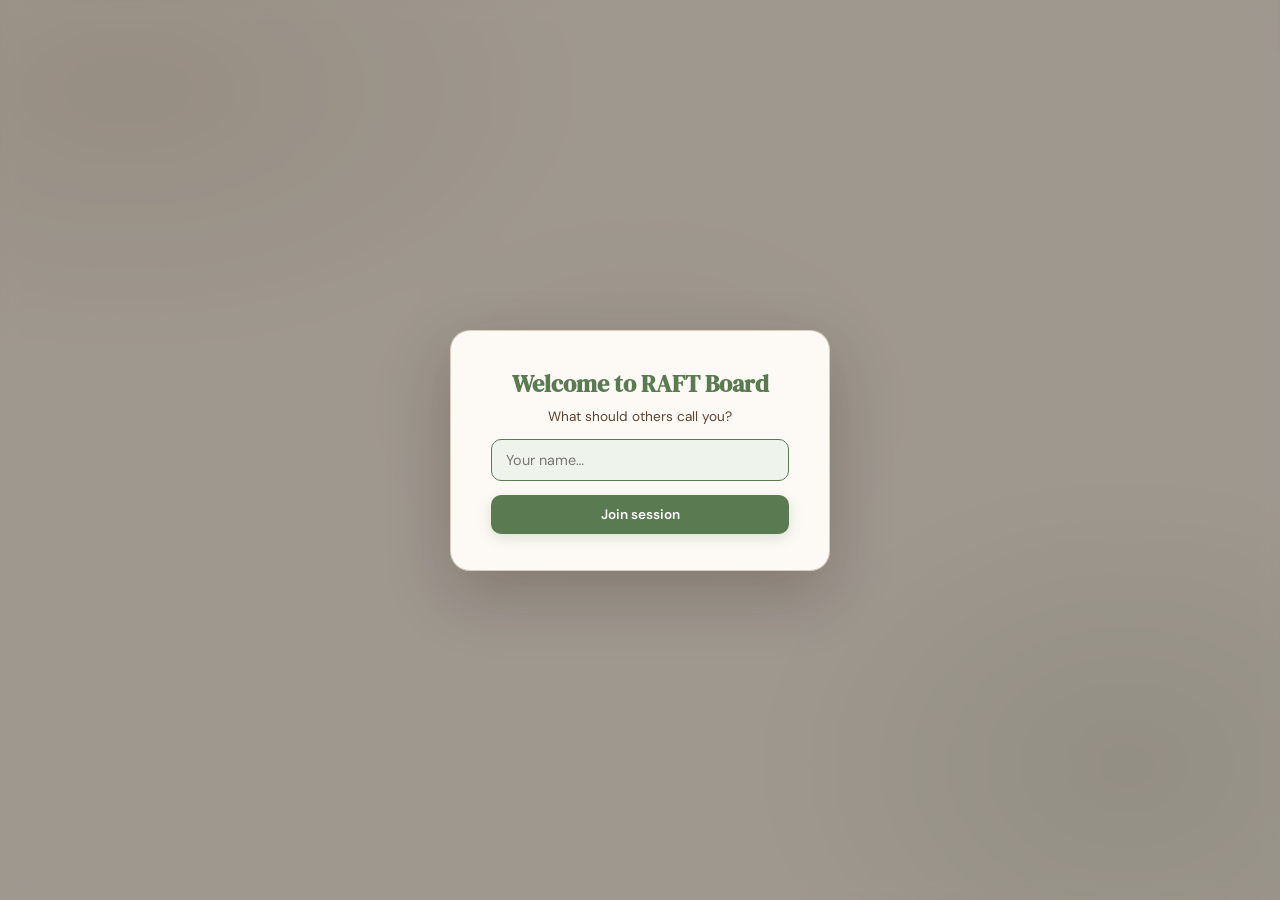
==== commit 5aa01c60: "Keep only gateway folder in gateway-server branch" ====
--- a/frontend/index.html
+++ b/frontend/index.html
@@ -1,244 +1,205 @@
-<!DOCTYPE html>
-<html lang="en">
-<head>
-  <meta charset="UTF-8" />
-  <meta name="viewport" content="width=device-width, initial-scale=1.0" />
-  <title>RAFT Board</title>
-  <link rel="preconnect" href="https://fonts.googleapis.com" />
-  <link rel="preconnect" href="https://fonts.gstatic.com" crossorigin />
-  <link href="https://fonts.googleapis.com/css2?family=DM+Serif+Display&family=DM+Sans:wght@300;400;500;600&family=Caveat:wght@500;700&family=JetBrains+Mono:wght@400;500&display=swap" rel="stylesheet" />
-  <link rel="stylesheet" href="styles.css" />
-</head>
-<body>
-
-  <div id="cursorLayer"></div>
-  <div id="toastContainer"></div>
-
-  <!-- Name modal-->
-  <div class="name-modal-bg" id="nameModalBg">
-    <div class="name-modal">
-      <h2>Welcome to RAFT Board</h2>
-      <p>What should others call you?</p>
-      <input type="text" id="nameInput" placeholder="Your name…" maxlength="24" autocomplete="off" />
-      <button id="nameSubmit">Join session</button>
-    </div>
-  </div>
-
-  <!-- main app-->
-  <div class="app-shell" id="appView" style="display:none">
-
-    <header class="topbar">
-      <div class="topbar-brand">
-        <div class="brand-text">
-          <span class="brand-name">RAFT Board</span>
-          <span class="brand-sub">distributed whiteboard</span>
-        </div>
-      </div>
-
-      <div class="topbar-mid">
-        <div class="status-pill">
-          <span class="status-dot" id="statusDot"></span>
-          <span id="statusLabel">Connecting…</span>
-        </div>
-        <div class="leader-pill" id="leaderPill">
-          <svg viewBox="0 0 16 16" fill="none" stroke="currentColor" stroke-width="1.5"><circle cx="8" cy="8" r="6"/><path d="M8 5v3l2 2"/></svg>
-          <span id="leaderLabel">leader: —</span>
-        </div>
-      </div>
-
-      <div class="topbar-right">
-        <button class="theme-toggle" id="btnTheme" title="Toggle dark/light mode">🌿</button>
-        <div class="peer-avatars" id="peerAvatars"></div>
-        <button class="topbar-btn" id="btnChangeName" title="Change your name">
-          <svg viewBox="0 0 20 20" fill="none" stroke="currentColor" stroke-width="1.8"><path d="M10 13a4 4 0 100-8 4 4 0 000 8z"/><path d="M2 17c0-2.2 3.6-4 8-4s8 1.8 8 4"/></svg>
-          <span id="myNameLabel">You</span>
-        </button>
-        <button class="topbar-btn" id="btnDownload" title="Download canvas">
-          <svg viewBox="0 0 20 20" fill="none" stroke="currentColor" stroke-width="1.8"><path d="M10 3v9M6 8l4 4 4-4"/><path d="M3 15v1a1 1 0 001 1h12a1 1 0 001-1v-1"/></svg>
-          Download
-        </button>
-        <button class="topbar-btn accent" id="btnOpenLogs">
-          <svg viewBox="0 0 20 20" fill="none" stroke="currentColor" stroke-width="1.8"><rect x="3" y="3" width="14" height="14" rx="2"/><path d="M7 7h6M7 10h4M7 13h5"/></svg>
-          Logs
-        </button>
-      </div>
-    </header>
-
-    <div class="workspace">
-      <aside class="sidebar">
-
-        <!-- colors -->
-        <section class="tool-section">
-          <span class="tool-label">Colour</span>
-          <div class="swatches" id="swatches">
-            <button class="swatch active" data-color="#7a9e6e" style="--c:#7a9e6e"></button>
-            <button class="swatch" data-color="#5a8a5e" style="--c:#5a8a5e"></button>
-            <button class="swatch" data-color="#3d6b42" style="--c:#3d6b42"></button>
-            <button class="swatch" data-color="#a8c5a0" style="--c:#a8c5a0"></button>
-            <button class="swatch" data-color="#c97b5a" style="--c:#c97b5a"></button>
-            <button class="swatch" data-color="#8b4513" style="--c:#8b4513"></button>
-            <button class="swatch" data-color="#d4a853" style="--c:#d4a853"></button>
-            <button class="swatch" data-color="#b8860b" style="--c:#b8860b"></button>
-            <button class="swatch" data-color="#8b6b47" style="--c:#8b6b47"></button>
-            <button class="swatch" data-color="#f5f0e8" style="--c:#f5f0e8;border:1.5px solid #c4a97e"></button>
-            <button class="swatch" data-color="#5a3e28" style="--c:#5a3e28"></button>
-            <button class="swatch" data-color="#1a1008" style="--c:#1a1008"></button>
-          </div>
-          <label class="custom-color-wrap" title="Custom colour">
-            <input type="color" id="colorPicker" value="#7a9e6e" />
-            <span class="custom-color-label">
-              <svg viewBox="0 0 16 16" fill="none" stroke="currentColor" stroke-width="1.5"><circle cx="8" cy="8" r="6"/><path d="M8 5v6M5 8h6"/></svg>
-              Custom
-            </span>
-            <div class="custom-preview" id="customPreview"></div>
-          </label>
-        </section>
-
-        <div class="divider"></div>
-
-        <!-- size-->
-        <section class="tool-section">
-          <span class="tool-label">Size</span>
-          <div class="size-btns" id="sizeBtns">
-            <button class="size-btn active" data-size="2"><span style="width:4px;height:4px"></span></button>
-            <button class="size-btn" data-size="6"><span style="width:9px;height:9px"></span></button>
-            <button class="size-btn" data-size="14"><span style="width:15px;height:15px"></span></button>
-            <button class="size-btn" data-size="28"><span style="width:22px;height:22px"></span></button>
-          </div>
-        </section>
-
-        <div class="divider"></div>
-
-        <!-- brushes -->
-        <section class="tool-section">
-          <span class="tool-label">Brush</span>
-          <div class="tool-grid" id="brushBtns">
-            <button class="tool-btn active" data-brush="pen">
-              <svg viewBox="0 0 20 20" fill="none" stroke="currentColor" stroke-width="1.8"><path d="M14 2.5a2.12 2.12 0 013 3L6 17l-4 1 1-4L14 2.5z"/></svg>
-              Pen
-            </button>
-            <button class="tool-btn" data-brush="pencil">
-              <svg viewBox="0 0 20 20" fill="none" stroke="currentColor" stroke-width="1.8"><path d="M4 16l2-6L14 2l4 4-8 8-6 2z"/><path d="M14 2l4 4"/></svg>
-              Pencil
-            </button>
-            <button class="tool-btn" data-brush="marker">
-              <svg viewBox="0 0 20 20" fill="none" stroke="currentColor" stroke-width="1.8"><rect x="8" y="2" width="5" height="12" rx="2"/><path d="M10.5 14v4"/></svg>
-              Marker
-            </button>
-            <button class="tool-btn" data-brush="highlighter">
-              <svg viewBox="0 0 20 20" fill="none" stroke="currentColor" stroke-width="1.8"><path d="M5 13l3 3L16 6l-3-3L5 13z"/><path d="M5 13l-2 4 4-2"/></svg>
-              Hi-lite
-            </button>
-          </div>
-        </section>
-
-        <div class="divider"></div>
-
-        <!-- shapes -->
-        <section class="tool-section">
-          <span class="tool-label">Shapes</span>
-          <div class="tool-grid" id="shapeBtns">
-            <button class="tool-btn" data-shape="line">
-              <svg viewBox="0 0 20 20" fill="none" stroke="currentColor" stroke-width="1.8"><line x1="3" y1="17" x2="17" y2="3"/></svg>
-              Line
-            </button>
-            <button class="tool-btn" data-shape="rect">
-              <svg viewBox="0 0 20 20" fill="none" stroke="currentColor" stroke-width="1.8"><rect x="3" y="3" width="14" height="14" rx="2"/></svg>
-              Rect
-            </button>
-            <button class="tool-btn" data-shape="circle">
-              <svg viewBox="0 0 20 20" fill="none" stroke="currentColor" stroke-width="1.8"><circle cx="10" cy="10" r="7"/></svg>
-              Circle
-            </button>
-            <button class="tool-btn" data-shape="triangle">
-              <svg viewBox="0 0 20 20" fill="none" stroke="currentColor" stroke-width="1.8"><path d="M10 3l8 14H2L10 3z"/></svg>
-              Triangle
-            </button>
-          </div>
-        </section>
-
-        <div class="divider"></div>
-
-        <!-- eraser -->
-        <section class="tool-section">
-          <button class="tool-btn wide" id="btnErase">
-            <svg viewBox="0 0 20 20" fill="none" stroke="currentColor" stroke-width="1.8"><path d="M16 16H7L3 12l9-9 5 5-3 3"/><path d="M5 15l2-2"/></svg>
-            Eraser
-          </button>
-        </section>
-
-        <div class="divider"></div>
-
-        <!-- clear all -->
-        <section class="tool-section">
-          <button class="clear-btn" id="btnClear">
-            <svg viewBox="0 0 20 20" fill="none" stroke="currentColor" stroke-width="1.8"><polyline points="3 5 5 5 17 5"/><path d="M15 5l-.87 11.14A2 2 0 0112.14 18H7.86A2 2 0 015.87 16.14L5 5"/><path d="M8 9v6M12 9v6M7 5V3h6v2"/></svg>
-            Clear canvas
-          </button>
-        </section>
-
-      </aside>
-
-      <main class="stage">
-        <div class="canvas-wrap" id="canvasWrap">
-          <canvas id="canvas"></canvas>
-          <canvas id="previewCanvas"></canvas>
-        </div>
-      </main>
-    </div>
-
-    <footer class="statusbar">
-      <span id="coordDisplay">Ready</span>
-      <span id="strokeCount">strokes: 0</span>
-      <span id="clientCount">peers: —</span>
-    </footer>
-
-  </div>
-
-  <!-- logs -->
-  <div class="logs-view" id="logsView">
-    <header class="logs-topbar">
-      <div class="brand-text">
-        <span class="brand-name">RAFT Board</span>
-        <span class="brand-sub">session logs</span>
-      </div>
-      <div class="logs-stats">
-        <div class="stat-chip"><span class="stat-dot" id="logStatusDot"></span><span id="logStatusLabel">—</span></div>
-        <div class="stat-chip">
-          <svg viewBox="0 0 16 16" fill="none" stroke="currentColor" stroke-width="1.5"><path d="M8 3v5l3 3"/><circle cx="8" cy="8" r="6"/></svg>
-          <span id="logAvgLatency">avg RTT: —</span>
-        </div>
-        <div class="stat-chip">
-          <svg viewBox="0 0 16 16" fill="none" stroke="currentColor" stroke-width="1.5"><rect x="2" y="2" width="12" height="12" rx="2"/><path d="M5 5h6M5 8h4M5 11h5"/></svg>
-          <span id="logEntryCount">0 events</span>
-        </div>
-        <div class="stat-chip">
-          <svg viewBox="0 0 16 16" fill="none" stroke="currentColor" stroke-width="1.5"><circle cx="8" cy="8" r="6"/><path d="M8 5v3l2 2"/></svg>
-          <span id="logLeader">leader: —</span>
-        </div>
-      </div>
-      <div class="logs-actions">
-        <button class="topbar-btn" id="btnClearLogs">Clear</button>
-        <button class="topbar-btn" id="btnDownloadLogs">
-          <svg viewBox="0 0 20 20" fill="none" stroke="currentColor" stroke-width="1.8"><path d="M10 3v9M6 8l4 4 4-4"/><path d="M3 15v1a1 1 0 001 1h12a1 1 0 001-1v-1"/></svg>
-          Download log
-        </button>
-        <button class="topbar-btn accent" id="btnCloseLogs">← Back to canvas</button>
-      </div>
-    </header>
-    <div class="log-filters">
-      <button class="filter-btn active" data-filter="all">All</button>
-      <button class="filter-btn" data-filter="ws">Connection</button>
-      <button class="filter-btn" data-filter="stroke">Strokes</button>
-      <button class="filter-btn" data-filter="latency">Latency</button>
-      <button class="filter-btn" data-filter="error">Errors</button>
-      <button class="filter-btn" data-filter="leader">Leader</button>
-    </div>
-    <div class="log-body" id="logBody"></div>
-  </div>
-
-  <script src="logger.js"></script>
-  <script src="websocket.js"></script>
-  <script src="canvas.js"></script>
-</body>
+<!DOCTYPE html>
+<html lang="en">
+<head>
+  <meta charset="UTF-8" />
+  <meta name="viewport" content="width=device-width, initial-scale=1.0" />
+  <title>RAFT Board</title>
+  <link rel="preconnect" href="https://fonts.googleapis.com" />
+  <link rel="preconnect" href="https://fonts.gstatic.com" crossorigin />
+  <link href="https://fonts.googleapis.com/css2?family=DM+Serif+Display&family=DM+Sans:wght@300;400;500;600&family=Caveat:wght@500;700&family=JetBrains+Mono:wght@400;500&display=swap" rel="stylesheet" />
+  <link rel="stylesheet" href="styles.css" />
+</head>
+<body>
+
+  <div id="cursorLayer"></div>
+  <div id="toastContainer"></div>
+
+  <!-- name modal-->
+  <div class="name-modal-bg" id="nameModalBg">
+    <div class="name-modal">
+      <h2>Welcome to RAFT Board</h2>
+      <p>What should others call you?</p>
+      <input type="text" id="nameInput" placeholder="Your name…" maxlength="24" autocomplete="off" />
+      <button id="nameSubmit">Join session</button>
+    </div>
+  </div>
+
+  <!--main -->
+  <div class="app-shell" id="appView" style="display:none">
+
+    <header class="topbar">
+      <div class="topbar-brand">
+        <div class="brand-text">
+          <span class="brand-name">RAFT Board</span>
+          <span class="brand-sub">distributed whiteboard</span>
+        </div>
+      </div>
+
+      <div class="topbar-mid">
+        <div class="status-pill">
+          <span class="status-dot" id="statusDot"></span>
+          <span id="statusLabel">Connecting…</span>
+        </div>
+        <div class="leader-pill" id="leaderPill">
+          <svg viewBox="0 0 16 16" fill="none" stroke="currentColor" stroke-width="1.5"><circle cx="8" cy="8" r="6"/><path d="M8 5v3l2 2"/></svg>
+          <span id="leaderLabel">leader: —</span>
+        </div>
+      </div>
+
+      <div class="topbar-right">
+        <div class="peer-avatars" id="peerAvatars"></div>
+
+        <!-- Name change button -->
+        <button class="topbar-btn" id="btnChangeName" title="Change your name">
+          <svg viewBox="0 0 20 20" fill="none" stroke="currentColor" stroke-width="1.8"><path d="M10 13a4 4 0 100-8 4 4 0 000 8z"/><path d="M2 17c0-2.2 3.6-4 8-4s8 1.8 8 4"/></svg>
+          <span id="myNameLabel">You</span>
+        </button>
+
+        <button class="topbar-btn" id="btnDownload" title="Download canvas (Ctrl+S)">
+          <svg viewBox="0 0 20 20" fill="none" stroke="currentColor" stroke-width="1.8"><path d="M10 3v9M6 8l4 4 4-4"/><path d="M3 15v1a1 1 0 001 1h12a1 1 0 001-1v-1"/></svg>
+          Download
+        </button>
+        <button class="topbar-btn accent" id="btnOpenLogs" title="View logs">
+          <svg viewBox="0 0 20 20" fill="none" stroke="currentColor" stroke-width="1.8"><rect x="3" y="3" width="14" height="14" rx="2"/><path d="M7 7h6M7 10h4M7 13h5"/></svg>
+          Logs
+        </button>
+      </div>
+    </header>
+
+    <div class="workspace">
+      <aside class="sidebar">
+
+        <section class="tool-section">
+          <span class="tool-label">Colour</span>
+          <div class="swatches" id="swatches">
+            <button class="swatch active" data-color="#93c5fd" style="--c:#93c5fd"></button>
+            <button class="swatch" data-color="#60a5fa" style="--c:#60a5fa"></button>
+            <button class="swatch" data-color="#3b82f6" style="--c:#3b82f6"></button>
+            <button class="swatch" data-color="#a5f3fc" style="--c:#a5f3fc"></button>
+            <button class="swatch" data-color="#6ee7b7" style="--c:#6ee7b7"></button>
+            <button class="swatch" data-color="#c4b5fd" style="--c:#c4b5fd"></button>
+            <button class="swatch" data-color="#f9a8d4" style="--c:#f9a8d4"></button>
+            <button class="swatch" data-color="#fde68a" style="--c:#fde68a"></button>
+            <button class="swatch" data-color="#fb923c" style="--c:#fb923c"></button>
+            <button class="swatch" data-color="#f1f5f9" style="--c:#f1f5f9;border:1.5px solid #cbd5e1"></button>
+            <button class="swatch" data-color="#64748b" style="--c:#64748b"></button>
+            <button class="swatch" data-color="#0f172a" style="--c:#0f172a"></button>
+          </div>
+          <label class="custom-color-wrap" title="Custom colour">
+            <input type="color" id="colorPicker" value="#93c5fd" />
+            <span class="custom-color-label">
+              <svg viewBox="0 0 16 16" fill="none" stroke="currentColor" stroke-width="1.5"><circle cx="8" cy="8" r="6"/><path d="M8 5v6M5 8h6"/></svg>
+              Custom
+            </span>
+            <div class="custom-preview" id="customPreview"></div>
+          </label>
+        </section>
+
+        <div class="divider"></div>
+
+        <section class="tool-section">
+          <span class="tool-label">Size</span>
+          <div class="size-btns" id="sizeBtns">
+            <button class="size-btn active" data-size="2"><span style="width:4px;height:4px"></span></button>
+            <button class="size-btn" data-size="6"><span style="width:9px;height:9px"></span></button>
+            <button class="size-btn" data-size="14"><span style="width:15px;height:15px"></span></button>
+            <button class="size-btn" data-size="28"><span style="width:22px;height:22px"></span></button>
+          </div>
+        </section>
+
+        <div class="divider"></div>
+
+        <section class="tool-section">
+          <span class="tool-label">Tool</span>
+          <div class="tool-btns">
+            <button class="tool-btn active" id="btnDraw">
+              <svg viewBox="0 0 20 20" fill="none" stroke="currentColor" stroke-width="1.8"><path d="M14 2.5a2.12 2.12 0 013 3L6 17l-4 1 1-4L14 2.5z"/></svg>
+              Draw
+            </button>
+            <button class="tool-btn" id="btnErase">
+              <svg viewBox="0 0 20 20" fill="none" stroke="currentColor" stroke-width="1.8"><path d="M16 16H7L3 12l9-9 5 5-3 3"/><path d="M5 15l2-2"/></svg>
+              Erase
+            </button>
+          </div>
+        </section>
+
+        <div class="divider"></div>
+
+        <section class="tool-section">
+          <button class="clear-btn" id="btnClear">
+            <svg viewBox="0 0 20 20" fill="none" stroke="currentColor" stroke-width="1.8"><polyline points="3 5 5 5 17 5"/><path d="M15 5l-.87 11.14A2 2 0 0112.14 18H7.86A2 2 0 015.87 16.14L5 5"/><path d="M8 9v6M12 9v6M7 5V3h6v2"/></svg>
+            Clear canvas
+          </button>
+        </section>
+
+      </aside>
+
+      <main class="stage">
+        <div class="canvas-wrap" id="canvasWrap">
+          <canvas id="canvas"></canvas>
+        </div>
+      </main>
+    </div>
+
+    <footer class="statusbar">
+      <span id="coordDisplay">Ready</span>
+      <span id="strokeCount">strokes: 0</span>
+      <span id="clientCount">peers: —</span>
+    </footer>
+
+  </div>
+
+  <!-- view logs -->
+  <div class="logs-view" id="logsView">
+    <header class="logs-topbar">
+      <div class="brand-text">
+        <span class="brand-name">RAFT Board</span>
+        <span class="brand-sub">session logs</span>
+      </div>
+
+      <div class="logs-stats">
+        <div class="stat-chip">
+          <span class="stat-dot" id="logStatusDot"></span>
+          <span id="logStatusLabel">—</span>
+        </div>
+        <div class="stat-chip">
+          <svg viewBox="0 0 16 16" fill="none" stroke="currentColor" stroke-width="1.5"><path d="M8 3v5l3 3"/><circle cx="8" cy="8" r="6"/></svg>
+          <span id="logAvgLatency">avg RTT: —</span>
+        </div>
+        <div class="stat-chip">
+          <svg viewBox="0 0 16 16" fill="none" stroke="currentColor" stroke-width="1.5"><rect x="2" y="2" width="12" height="12" rx="2"/><path d="M5 5h6M5 8h4M5 11h5"/></svg>
+          <span id="logEntryCount">0 events</span>
+        </div>
+        <div class="stat-chip">
+          <svg viewBox="0 0 16 16" fill="none" stroke="currentColor" stroke-width="1.5"><circle cx="8" cy="8" r="6"/><path d="M8 5v3l2 2"/></svg>
+          <span id="logLeader">leader: —</span>
+        </div>
+      </div>
+
+      <div class="logs-actions">
+        <button class="topbar-btn" id="btnClearLogs">Clear</button>
+        <button class="topbar-btn" id="btnDownloadLogs">
+          <svg viewBox="0 0 20 20" fill="none" stroke="currentColor" stroke-width="1.8"><path d="M10 3v9M6 8l4 4 4-4"/><path d="M3 15v1a1 1 0 001 1h12a1 1 0 001-1v-1"/></svg>
+          Download log
+        </button>
+        <button class="topbar-btn accent" id="btnCloseLogs">← Back to canvas</button>
+      </div>
+    </header>
+
+    <div class="log-filters">
+      <button class="filter-btn active" data-filter="all">All</button>
+      <button class="filter-btn" data-filter="ws">Connection</button>
+      <button class="filter-btn" data-filter="stroke">Strokes</button>
+      <button class="filter-btn" data-filter="latency">Latency</button>
+      <button class="filter-btn" data-filter="error">Errors</button>
+      <button class="filter-btn" data-filter="leader">Leader</button>
+    </div>
+
+    <div class="log-body" id="logBody"></div>
+  </div>
+
+  <script src="logger.js"></script>
+  <script src="websocket.js"></script>
+  <script src="canvas.js"></script>
+</body>
 </html>
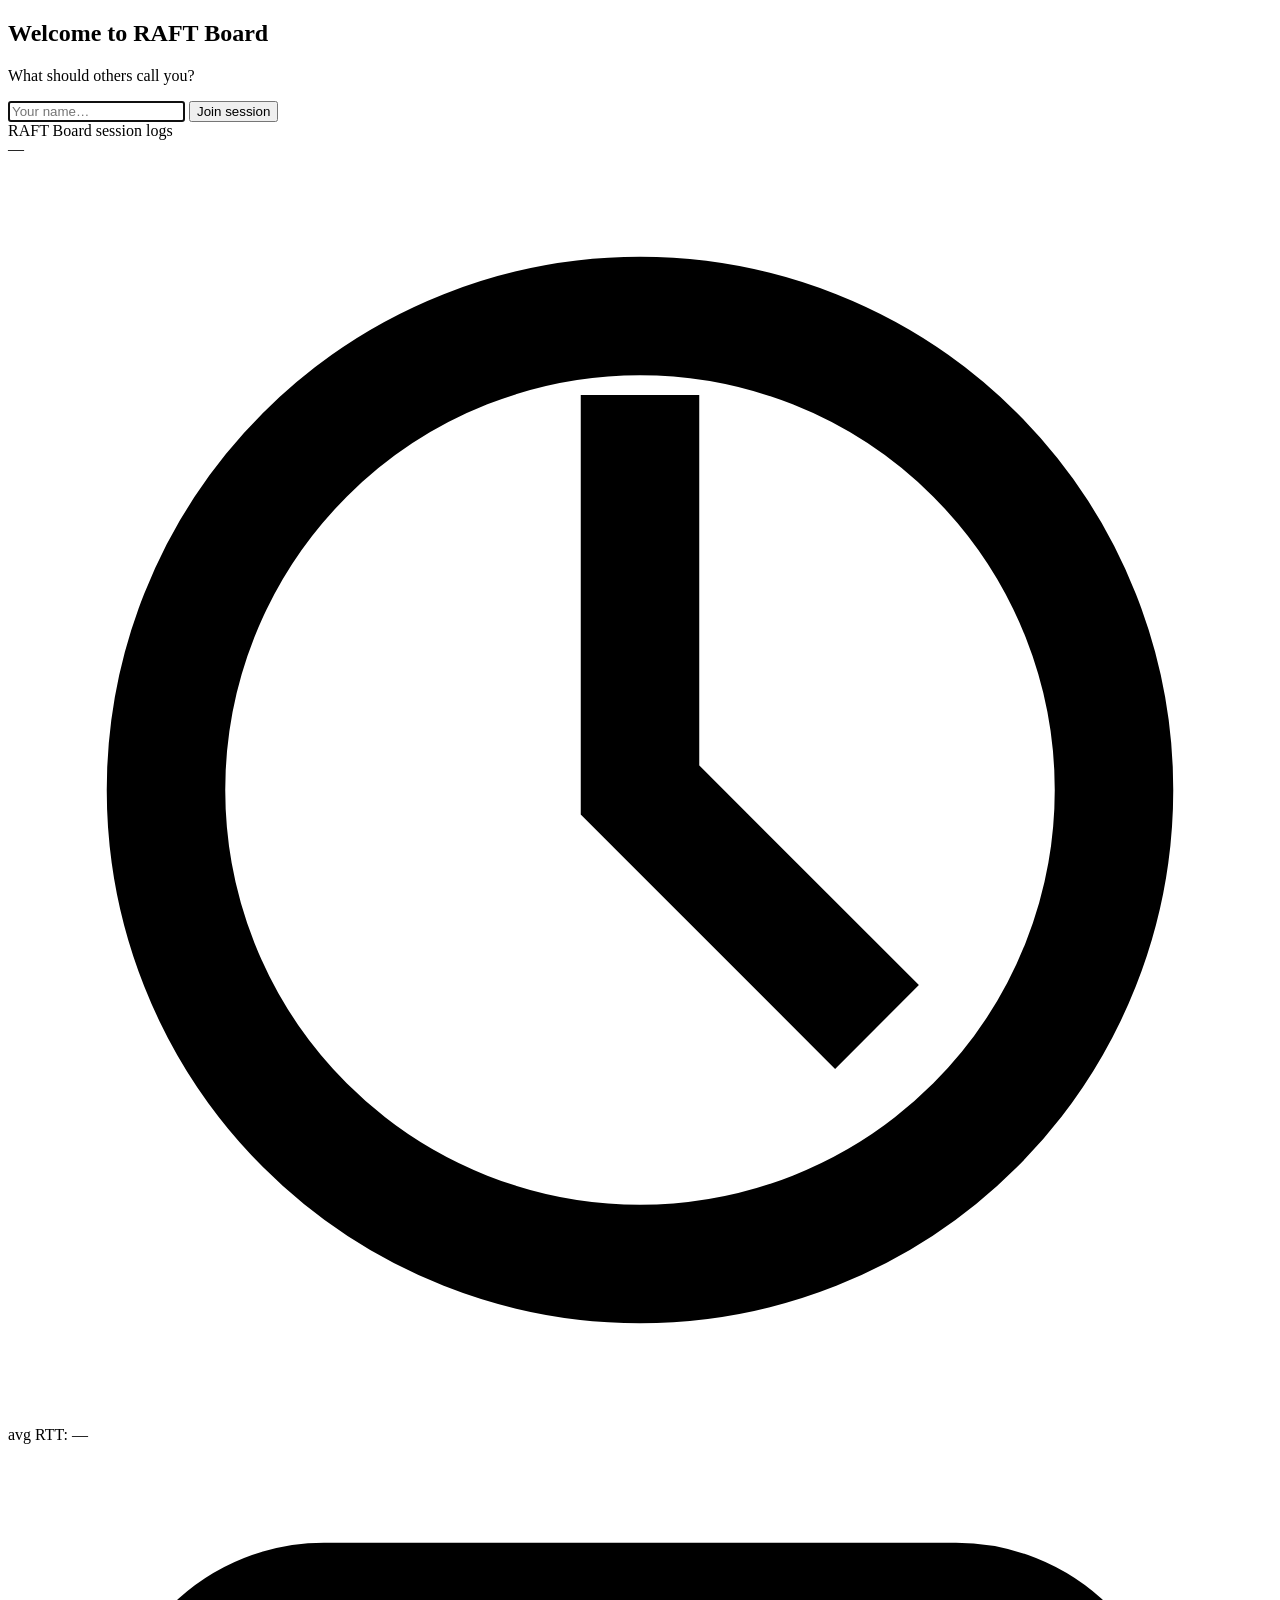
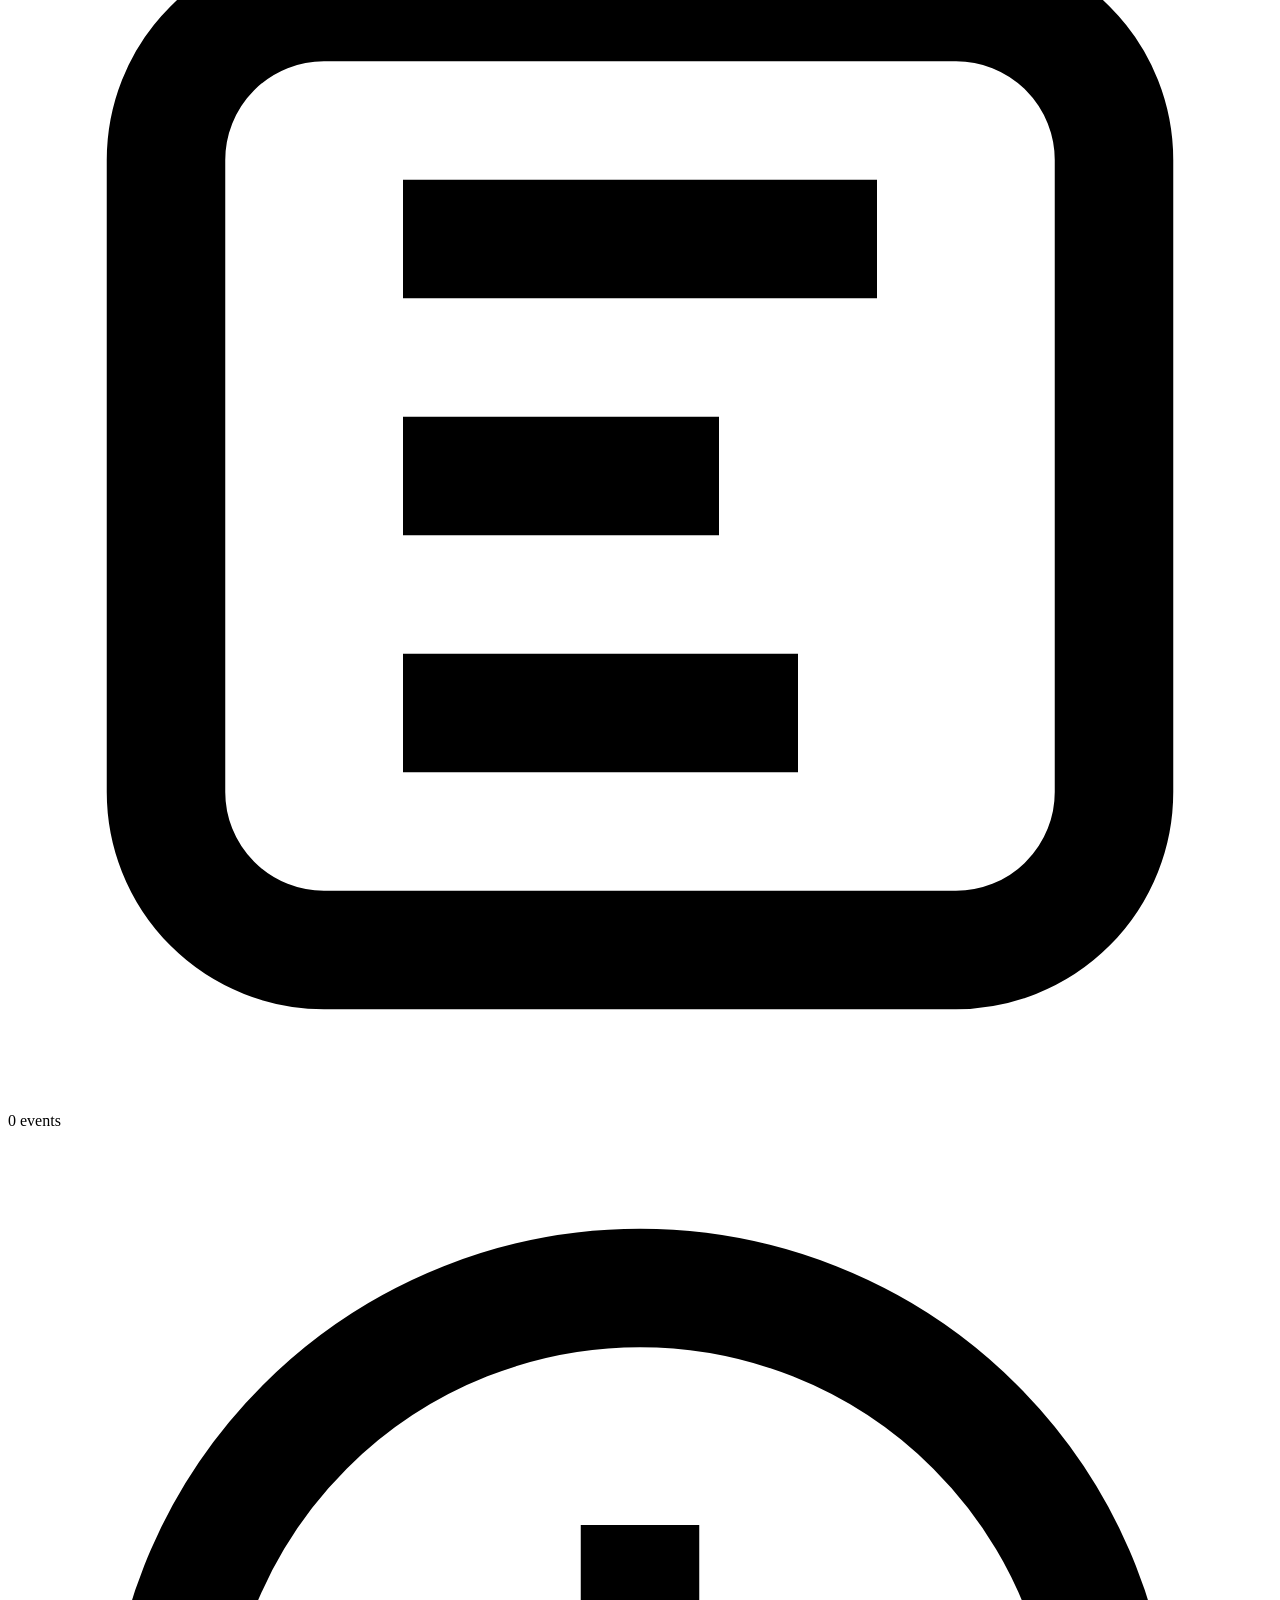
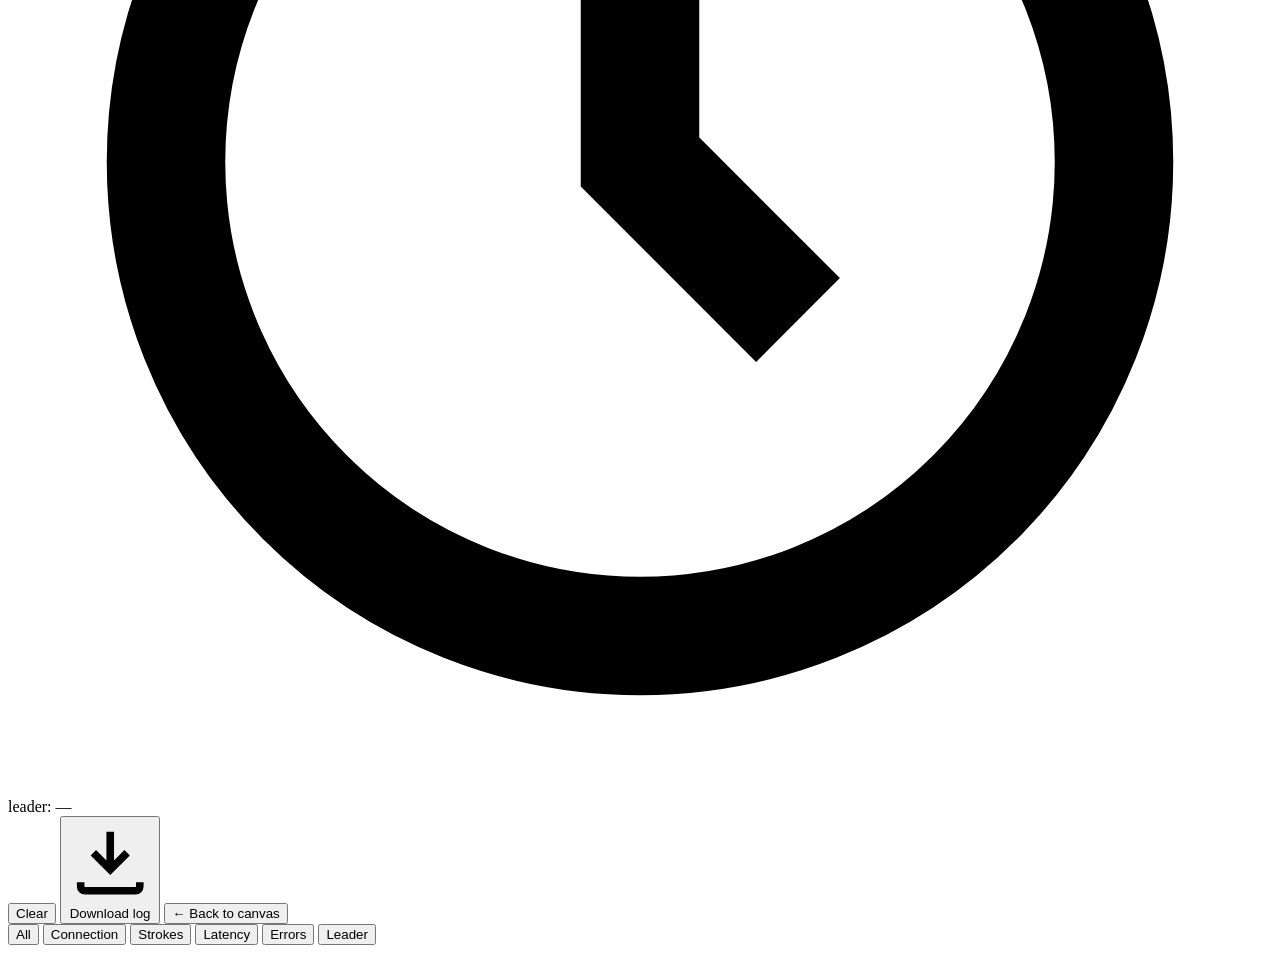
==== commit 3e5080c6: "updated themes and cleanup" ====
--- a/frontend/index.html
+++ b/frontend/index.html
@@ -1,205 +1,244 @@
-<!DOCTYPE html>
-<html lang="en">
-<head>
-  <meta charset="UTF-8" />
-  <meta name="viewport" content="width=device-width, initial-scale=1.0" />
-  <title>RAFT Board</title>
-  <link rel="preconnect" href="https://fonts.googleapis.com" />
-  <link rel="preconnect" href="https://fonts.gstatic.com" crossorigin />
-  <link href="https://fonts.googleapis.com/css2?family=DM+Serif+Display&family=DM+Sans:wght@300;400;500;600&family=Caveat:wght@500;700&family=JetBrains+Mono:wght@400;500&display=swap" rel="stylesheet" />
-  <link rel="stylesheet" href="styles.css" />
-</head>
-<body>
-
-  <div id="cursorLayer"></div>
-  <div id="toastContainer"></div>
-
-  <!-- name modal-->
-  <div class="name-modal-bg" id="nameModalBg">
-    <div class="name-modal">
-      <h2>Welcome to RAFT Board</h2>
-      <p>What should others call you?</p>
-      <input type="text" id="nameInput" placeholder="Your name…" maxlength="24" autocomplete="off" />
-      <button id="nameSubmit">Join session</button>
-    </div>
-  </div>
-
-  <!--main -->
-  <div class="app-shell" id="appView" style="display:none">
-
-    <header class="topbar">
-      <div class="topbar-brand">
-        <div class="brand-text">
-          <span class="brand-name">RAFT Board</span>
-          <span class="brand-sub">distributed whiteboard</span>
-        </div>
-      </div>
-
-      <div class="topbar-mid">
-        <div class="status-pill">
-          <span class="status-dot" id="statusDot"></span>
-          <span id="statusLabel">Connecting…</span>
-        </div>
-        <div class="leader-pill" id="leaderPill">
-          <svg viewBox="0 0 16 16" fill="none" stroke="currentColor" stroke-width="1.5"><circle cx="8" cy="8" r="6"/><path d="M8 5v3l2 2"/></svg>
-          <span id="leaderLabel">leader: —</span>
-        </div>
-      </div>
-
-      <div class="topbar-right">
-        <div class="peer-avatars" id="peerAvatars"></div>
-
-        <!-- Name change button -->
-        <button class="topbar-btn" id="btnChangeName" title="Change your name">
-          <svg viewBox="0 0 20 20" fill="none" stroke="currentColor" stroke-width="1.8"><path d="M10 13a4 4 0 100-8 4 4 0 000 8z"/><path d="M2 17c0-2.2 3.6-4 8-4s8 1.8 8 4"/></svg>
-          <span id="myNameLabel">You</span>
-        </button>
-
-        <button class="topbar-btn" id="btnDownload" title="Download canvas (Ctrl+S)">
-          <svg viewBox="0 0 20 20" fill="none" stroke="currentColor" stroke-width="1.8"><path d="M10 3v9M6 8l4 4 4-4"/><path d="M3 15v1a1 1 0 001 1h12a1 1 0 001-1v-1"/></svg>
-          Download
-        </button>
-        <button class="topbar-btn accent" id="btnOpenLogs" title="View logs">
-          <svg viewBox="0 0 20 20" fill="none" stroke="currentColor" stroke-width="1.8"><rect x="3" y="3" width="14" height="14" rx="2"/><path d="M7 7h6M7 10h4M7 13h5"/></svg>
-          Logs
-        </button>
-      </div>
-    </header>
-
-    <div class="workspace">
-      <aside class="sidebar">
-
-        <section class="tool-section">
-          <span class="tool-label">Colour</span>
-          <div class="swatches" id="swatches">
-            <button class="swatch active" data-color="#93c5fd" style="--c:#93c5fd"></button>
-            <button class="swatch" data-color="#60a5fa" style="--c:#60a5fa"></button>
-            <button class="swatch" data-color="#3b82f6" style="--c:#3b82f6"></button>
-            <button class="swatch" data-color="#a5f3fc" style="--c:#a5f3fc"></button>
-            <button class="swatch" data-color="#6ee7b7" style="--c:#6ee7b7"></button>
-            <button class="swatch" data-color="#c4b5fd" style="--c:#c4b5fd"></button>
-            <button class="swatch" data-color="#f9a8d4" style="--c:#f9a8d4"></button>
-            <button class="swatch" data-color="#fde68a" style="--c:#fde68a"></button>
-            <button class="swatch" data-color="#fb923c" style="--c:#fb923c"></button>
-            <button class="swatch" data-color="#f1f5f9" style="--c:#f1f5f9;border:1.5px solid #cbd5e1"></button>
-            <button class="swatch" data-color="#64748b" style="--c:#64748b"></button>
-            <button class="swatch" data-color="#0f172a" style="--c:#0f172a"></button>
-          </div>
-          <label class="custom-color-wrap" title="Custom colour">
-            <input type="color" id="colorPicker" value="#93c5fd" />
-            <span class="custom-color-label">
-              <svg viewBox="0 0 16 16" fill="none" stroke="currentColor" stroke-width="1.5"><circle cx="8" cy="8" r="6"/><path d="M8 5v6M5 8h6"/></svg>
-              Custom
-            </span>
-            <div class="custom-preview" id="customPreview"></div>
-          </label>
-        </section>
-
-        <div class="divider"></div>
-
-        <section class="tool-section">
-          <span class="tool-label">Size</span>
-          <div class="size-btns" id="sizeBtns">
-            <button class="size-btn active" data-size="2"><span style="width:4px;height:4px"></span></button>
-            <button class="size-btn" data-size="6"><span style="width:9px;height:9px"></span></button>
-            <button class="size-btn" data-size="14"><span style="width:15px;height:15px"></span></button>
-            <button class="size-btn" data-size="28"><span style="width:22px;height:22px"></span></button>
-          </div>
-        </section>
-
-        <div class="divider"></div>
-
-        <section class="tool-section">
-          <span class="tool-label">Tool</span>
-          <div class="tool-btns">
-            <button class="tool-btn active" id="btnDraw">
-              <svg viewBox="0 0 20 20" fill="none" stroke="currentColor" stroke-width="1.8"><path d="M14 2.5a2.12 2.12 0 013 3L6 17l-4 1 1-4L14 2.5z"/></svg>
-              Draw
-            </button>
-            <button class="tool-btn" id="btnErase">
-              <svg viewBox="0 0 20 20" fill="none" stroke="currentColor" stroke-width="1.8"><path d="M16 16H7L3 12l9-9 5 5-3 3"/><path d="M5 15l2-2"/></svg>
-              Erase
-            </button>
-          </div>
-        </section>
-
-        <div class="divider"></div>
-
-        <section class="tool-section">
-          <button class="clear-btn" id="btnClear">
-            <svg viewBox="0 0 20 20" fill="none" stroke="currentColor" stroke-width="1.8"><polyline points="3 5 5 5 17 5"/><path d="M15 5l-.87 11.14A2 2 0 0112.14 18H7.86A2 2 0 015.87 16.14L5 5"/><path d="M8 9v6M12 9v6M7 5V3h6v2"/></svg>
-            Clear canvas
-          </button>
-        </section>
-
-      </aside>
-
-      <main class="stage">
-        <div class="canvas-wrap" id="canvasWrap">
-          <canvas id="canvas"></canvas>
-        </div>
-      </main>
-    </div>
-
-    <footer class="statusbar">
-      <span id="coordDisplay">Ready</span>
-      <span id="strokeCount">strokes: 0</span>
-      <span id="clientCount">peers: —</span>
-    </footer>
-
-  </div>
-
-  <!-- view logs -->
-  <div class="logs-view" id="logsView">
-    <header class="logs-topbar">
-      <div class="brand-text">
-        <span class="brand-name">RAFT Board</span>
-        <span class="brand-sub">session logs</span>
-      </div>
-
-      <div class="logs-stats">
-        <div class="stat-chip">
-          <span class="stat-dot" id="logStatusDot"></span>
-          <span id="logStatusLabel">—</span>
-        </div>
-        <div class="stat-chip">
-          <svg viewBox="0 0 16 16" fill="none" stroke="currentColor" stroke-width="1.5"><path d="M8 3v5l3 3"/><circle cx="8" cy="8" r="6"/></svg>
-          <span id="logAvgLatency">avg RTT: —</span>
-        </div>
-        <div class="stat-chip">
-          <svg viewBox="0 0 16 16" fill="none" stroke="currentColor" stroke-width="1.5"><rect x="2" y="2" width="12" height="12" rx="2"/><path d="M5 5h6M5 8h4M5 11h5"/></svg>
-          <span id="logEntryCount">0 events</span>
-        </div>
-        <div class="stat-chip">
-          <svg viewBox="0 0 16 16" fill="none" stroke="currentColor" stroke-width="1.5"><circle cx="8" cy="8" r="6"/><path d="M8 5v3l2 2"/></svg>
-          <span id="logLeader">leader: —</span>
-        </div>
-      </div>
-
-      <div class="logs-actions">
-        <button class="topbar-btn" id="btnClearLogs">Clear</button>
-        <button class="topbar-btn" id="btnDownloadLogs">
-          <svg viewBox="0 0 20 20" fill="none" stroke="currentColor" stroke-width="1.8"><path d="M10 3v9M6 8l4 4 4-4"/><path d="M3 15v1a1 1 0 001 1h12a1 1 0 001-1v-1"/></svg>
-          Download log
-        </button>
-        <button class="topbar-btn accent" id="btnCloseLogs">← Back to canvas</button>
-      </div>
-    </header>
-
-    <div class="log-filters">
-      <button class="filter-btn active" data-filter="all">All</button>
-      <button class="filter-btn" data-filter="ws">Connection</button>
-      <button class="filter-btn" data-filter="stroke">Strokes</button>
-      <button class="filter-btn" data-filter="latency">Latency</button>
-      <button class="filter-btn" data-filter="error">Errors</button>
-      <button class="filter-btn" data-filter="leader">Leader</button>
-    </div>
-
-    <div class="log-body" id="logBody"></div>
-  </div>
-
-  <script src="logger.js"></script>
-  <script src="websocket.js"></script>
-  <script src="canvas.js"></script>
-</body>
+<!DOCTYPE html>
+<html lang="en">
+<head>
+  <meta charset="UTF-8" />
+  <meta name="viewport" content="width=device-width, initial-scale=1.0" />
+  <title>RAFT Board</title>
+  <link rel="preconnect" href="https://fonts.googleapis.com" />
+  <link rel="preconnect" href="https://fonts.gstatic.com" crossorigin />
+  <link href="https://fonts.googleapis.com/css2?family=DM+Serif+Display&family=DM+Sans:wght@300;400;500;600&family=Caveat:wght@500;700&family=JetBrains+Mono:wght@400;500&display=swap" rel="stylesheet" />
+  <link rel="stylesheet" href="styles.css" />
+</head>
+<body>
+
+  <div id="cursorLayer"></div>
+  <div id="toastContainer"></div>
+
+  <!-- Name modal-->
+  <div class="name-modal-bg" id="nameModalBg">
+    <div class="name-modal">
+      <h2>Welcome to RAFT Board</h2>
+      <p>What should others call you?</p>
+      <input type="text" id="nameInput" placeholder="Your name…" maxlength="24" autocomplete="off" />
+      <button id="nameSubmit">Join session</button>
+    </div>
+  </div>
+
+  <!-- main app-->
+  <div class="app-shell" id="appView" style="display:none">
+
+    <header class="topbar">
+      <div class="topbar-brand">
+        <div class="brand-text">
+          <span class="brand-name">RAFT Board</span>
+          <span class="brand-sub">distributed whiteboard</span>
+        </div>
+      </div>
+
+      <div class="topbar-mid">
+        <div class="status-pill">
+          <span class="status-dot" id="statusDot"></span>
+          <span id="statusLabel">Connecting…</span>
+        </div>
+        <div class="leader-pill" id="leaderPill">
+          <svg viewBox="0 0 16 16" fill="none" stroke="currentColor" stroke-width="1.5"><circle cx="8" cy="8" r="6"/><path d="M8 5v3l2 2"/></svg>
+          <span id="leaderLabel">leader: —</span>
+        </div>
+      </div>
+
+      <div class="topbar-right">
+        <button class="theme-toggle theme-btn" id="btnTheme" title="Toggle dark/light mode">🌿</button>
+        <div class="peer-avatars" id="peerAvatars"></div>
+        <button class="topbar-btn" id="btnChangeName" title="Change your name">
+          <svg viewBox="0 0 20 20" fill="none" stroke="currentColor" stroke-width="1.8"><path d="M10 13a4 4 0 100-8 4 4 0 000 8z"/><path d="M2 17c0-2.2 3.6-4 8-4s8 1.8 8 4"/></svg>
+          <span id="myNameLabel">You</span>
+        </button>
+        <button class="topbar-btn" id="btnDownload" title="Download canvas">
+          <svg viewBox="0 0 20 20" fill="none" stroke="currentColor" stroke-width="1.8"><path d="M10 3v9M6 8l4 4 4-4"/><path d="M3 15v1a1 1 0 001 1h12a1 1 0 001-1v-1"/></svg>
+          Download
+        </button>
+        <button class="topbar-btn accent" id="btnOpenLogs">
+          <svg viewBox="0 0 20 20" fill="none" stroke="currentColor" stroke-width="1.8"><rect x="3" y="3" width="14" height="14" rx="2"/><path d="M7 7h6M7 10h4M7 13h5"/></svg>
+          Logs
+        </button>
+      </div>
+    </header>
+
+    <div class="workspace">
+      <aside class="sidebar">
+
+        <!-- colors -->
+        <section class="tool-section">
+          <span class="tool-label">Colour</span>
+          <div class="swatches" id="swatches">
+            <button class="swatch active" data-color="#7a9e6e" style="--c:#7a9e6e"></button>
+            <button class="swatch" data-color="#5a8a5e" style="--c:#5a8a5e"></button>
+            <button class="swatch" data-color="#3d6b42" style="--c:#3d6b42"></button>
+            <button class="swatch" data-color="#a8c5a0" style="--c:#a8c5a0"></button>
+            <button class="swatch" data-color="#c97b5a" style="--c:#c97b5a"></button>
+            <button class="swatch" data-color="#8b4513" style="--c:#8b4513"></button>
+            <button class="swatch" data-color="#d4a853" style="--c:#d4a853"></button>
+            <button class="swatch" data-color="#b8860b" style="--c:#b8860b"></button>
+            <button class="swatch" data-color="#8b6b47" style="--c:#8b6b47"></button>
+            <button class="swatch" data-color="#f5f0e8" style="--c:#f5f0e8;border:1.5px solid #c4a97e"></button>
+            <button class="swatch" data-color="#5a3e28" style="--c:#5a3e28"></button>
+            <button class="swatch" data-color="#1a1008" style="--c:#1a1008"></button>
+          </div>
+          <label class="custom-color-wrap" title="Custom colour">
+            <input type="color" id="colorPicker" value="#7a9e6e" />
+            <span class="custom-color-label">
+              <svg viewBox="0 0 16 16" fill="none" stroke="currentColor" stroke-width="1.5"><circle cx="8" cy="8" r="6"/><path d="M8 5v6M5 8h6"/></svg>
+              Custom
+            </span>
+            <div class="custom-preview" id="customPreview"></div>
+          </label>
+        </section>
+
+        <div class="divider"></div>
+
+        <!-- size-->
+        <section class="tool-section">
+          <span class="tool-label">Size</span>
+          <div class="size-btns" id="sizeBtns">
+            <button class="size-btn active" data-size="2"><span style="width:4px;height:4px"></span></button>
+            <button class="size-btn" data-size="6"><span style="width:9px;height:9px"></span></button>
+            <button class="size-btn" data-size="14"><span style="width:15px;height:15px"></span></button>
+            <button class="size-btn" data-size="28"><span style="width:22px;height:22px"></span></button>
+          </div>
+        </section>
+
+        <div class="divider"></div>
+
+        <!-- brushes -->
+        <section class="tool-section">
+          <span class="tool-label">Brush</span>
+          <div class="tool-grid" id="brushBtns">
+            <button class="tool-btn active" data-brush="pen">
+              <svg viewBox="0 0 20 20" fill="none" stroke="currentColor" stroke-width="1.8"><path d="M14 2.5a2.12 2.12 0 013 3L6 17l-4 1 1-4L14 2.5z"/></svg>
+              Pen
+            </button>
+            <button class="tool-btn" data-brush="pencil">
+              <svg viewBox="0 0 20 20" fill="none" stroke="currentColor" stroke-width="1.8"><path d="M4 16l2-6L14 2l4 4-8 8-6 2z"/><path d="M14 2l4 4"/></svg>
+              Pencil
+            </button>
+            <button class="tool-btn" data-brush="marker">
+              <svg viewBox="0 0 20 20" fill="none" stroke="currentColor" stroke-width="1.8"><rect x="8" y="2" width="5" height="12" rx="2"/><path d="M10.5 14v4"/></svg>
+              Marker
+            </button>
+            <button class="tool-btn" data-brush="highlighter">
+              <svg viewBox="0 0 20 20" fill="none" stroke="currentColor" stroke-width="1.8"><path d="M5 13l3 3L16 6l-3-3L5 13z"/><path d="M5 13l-2 4 4-2"/></svg>
+              Hi-lite
+            </button>
+          </div>
+        </section>
+
+        <div class="divider"></div>
+
+        <!-- shapes -->
+        <section class="tool-section">
+          <span class="tool-label">Shapes</span>
+          <div class="tool-grid" id="shapeBtns">
+            <button class="tool-btn" data-shape="line">
+              <svg viewBox="0 0 20 20" fill="none" stroke="currentColor" stroke-width="1.8"><line x1="3" y1="17" x2="17" y2="3"/></svg>
+              Line
+            </button>
+            <button class="tool-btn" data-shape="rect">
+              <svg viewBox="0 0 20 20" fill="none" stroke="currentColor" stroke-width="1.8"><rect x="3" y="3" width="14" height="14" rx="2"/></svg>
+              Rect
+            </button>
+            <button class="tool-btn" data-shape="circle">
+              <svg viewBox="0 0 20 20" fill="none" stroke="currentColor" stroke-width="1.8"><circle cx="10" cy="10" r="7"/></svg>
+              Circle
+            </button>
+            <button class="tool-btn" data-shape="triangle">
+              <svg viewBox="0 0 20 20" fill="none" stroke="currentColor" stroke-width="1.8"><path d="M10 3l8 14H2L10 3z"/></svg>
+              Triangle
+            </button>
+          </div>
+        </section>
+
+        <div class="divider"></div>
+
+        <!-- eraser -->
+        <section class="tool-section">
+          <button class="tool-btn wide" id="btnErase">
+            <svg viewBox="0 0 20 20" fill="none" stroke="currentColor" stroke-width="1.8"><path d="M16 16H7L3 12l9-9 5 5-3 3"/><path d="M5 15l2-2"/></svg>
+            Eraser
+          </button>
+        </section>
+
+        <div class="divider"></div>
+
+        <!-- clear all -->
+        <section class="tool-section">
+          <button class="clear-btn" id="btnClear">
+            <svg viewBox="0 0 20 20" fill="none" stroke="currentColor" stroke-width="1.8"><polyline points="3 5 5 5 17 5"/><path d="M15 5l-.87 11.14A2 2 0 0112.14 18H7.86A2 2 0 015.87 16.14L5 5"/><path d="M8 9v6M12 9v6M7 5V3h6v2"/></svg>
+            Clear canvas
+          </button>
+        </section>
+
+      </aside>
+
+      <main class="stage">
+        <div class="canvas-wrap" id="canvasWrap">
+          <canvas id="canvas"></canvas>
+          <canvas id="previewCanvas"></canvas>
+        </div>
+      </main>
+    </div>
+
+    <footer class="statusbar">
+      <span id="coordDisplay">Ready</span>
+      <span id="strokeCount">strokes: 0</span>
+      <span id="clientCount">peers: —</span>
+    </footer>
+
+  </div>
+
+  <!-- logs -->
+  <div class="logs-view" id="logsView">
+    <header class="logs-topbar">
+      <div class="brand-text">
+        <span class="brand-name">RAFT Board</span>
+        <span class="brand-sub">session logs</span>
+      </div>
+      <div class="logs-stats">
+        <div class="stat-chip"><span class="stat-dot" id="logStatusDot"></span><span id="logStatusLabel">—</span></div>
+        <div class="stat-chip">
+          <svg viewBox="0 0 16 16" fill="none" stroke="currentColor" stroke-width="1.5"><path d="M8 3v5l3 3"/><circle cx="8" cy="8" r="6"/></svg>
+          <span id="logAvgLatency">avg RTT: —</span>
+        </div>
+        <div class="stat-chip">
+          <svg viewBox="0 0 16 16" fill="none" stroke="currentColor" stroke-width="1.5"><rect x="2" y="2" width="12" height="12" rx="2"/><path d="M5 5h6M5 8h4M5 11h5"/></svg>
+          <span id="logEntryCount">0 events</span>
+        </div>
+        <div class="stat-chip">
+          <svg viewBox="0 0 16 16" fill="none" stroke="currentColor" stroke-width="1.5"><circle cx="8" cy="8" r="6"/><path d="M8 5v3l2 2"/></svg>
+          <span id="logLeader">leader: —</span>
+        </div>
+      </div>
+      <div class="logs-actions">
+        <button class="topbar-btn" id="btnClearLogs">Clear</button>
+        <button class="topbar-btn" id="btnDownloadLogs">
+          <svg viewBox="0 0 20 20" fill="none" stroke="currentColor" stroke-width="1.8"><path d="M10 3v9M6 8l4 4 4-4"/><path d="M3 15v1a1 1 0 001 1h12a1 1 0 001-1v-1"/></svg>
+          Download log
+        </button>
+        <button class="topbar-btn accent" id="btnCloseLogs">← Back to canvas</button>
+      </div>
+    </header>
+    <div class="log-filters">
+      <button class="filter-btn active" data-filter="all">All</button>
+      <button class="filter-btn" data-filter="ws">Connection</button>
+      <button class="filter-btn" data-filter="stroke">Strokes</button>
+      <button class="filter-btn" data-filter="latency">Latency</button>
+      <button class="filter-btn" data-filter="error">Errors</button>
+      <button class="filter-btn" data-filter="leader">Leader</button>
+    </div>
+    <div class="log-body" id="logBody"></div>
+  </div>
+
+  <script src="logger.js"></script>
+  <script src="websocket.js"></script>
+  <script src="canvas.js"></script>
+</body>
 </html>
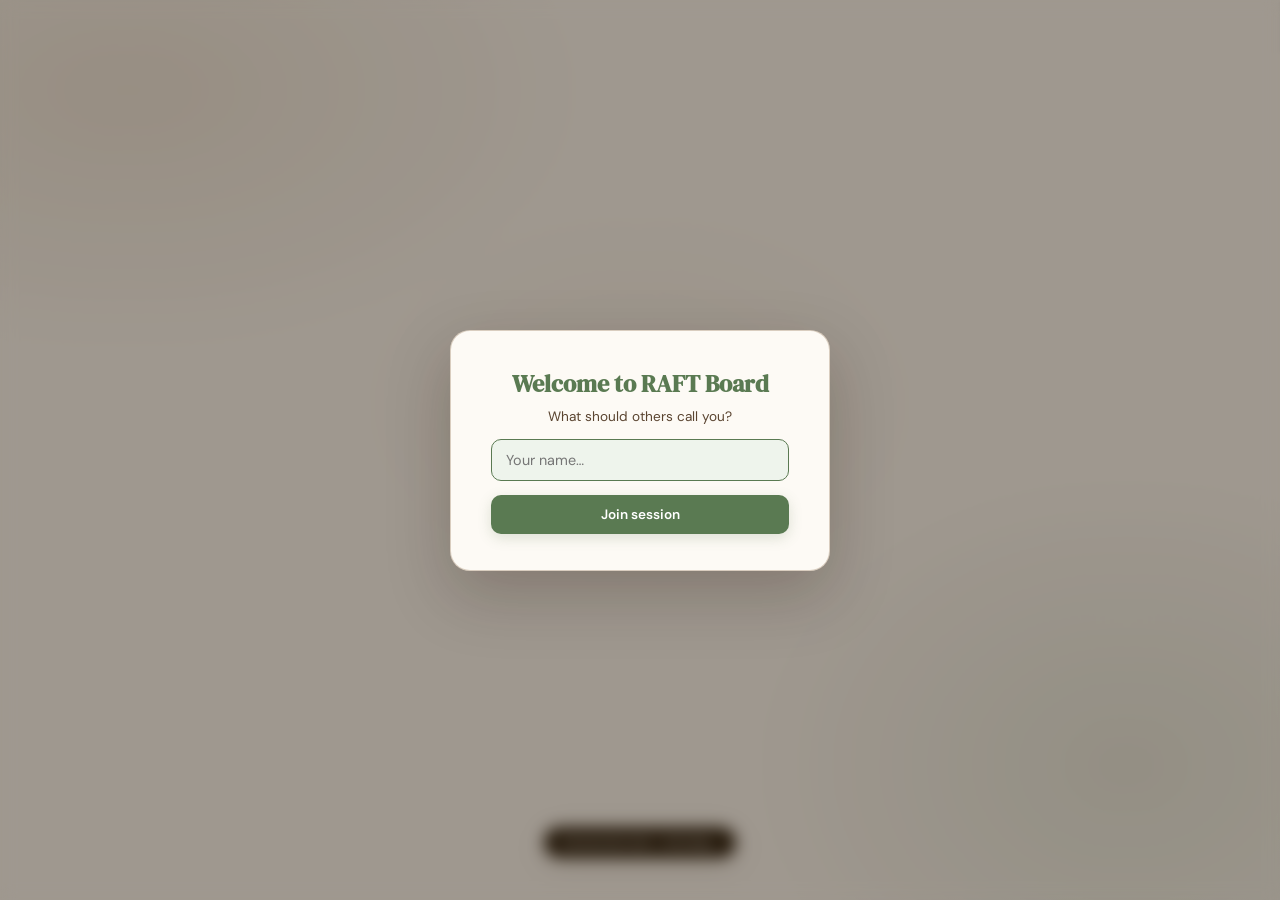
==== commit 6b752845: "fixed syntax - buttons for undo/redo" ====
--- a/frontend/index.html
+++ b/frontend/index.html
@@ -177,6 +177,12 @@
           </button>
         </section>
 
+         <!-- undo/redo -->
+        <section class="tool-section">
+          <button class="tool-btn wide" id="btnUndo">↶ Undo</button>
+          <button class="tool-btn wide" id="btnRedo">↷ Redo</button>
+        </section>
+
       </aside>
 
       <main class="stage">
--- a/frontend/styles.css
+++ b/frontend/styles.css
@@ -0,0 +1,502 @@
+/* basic light */
+:root 
+{
+  --bg:           #f5f0e8;
+  --surface:      #fdfaf5;
+  --surface-tint: rgba(253,250,245,0.82);
+  --border:       rgba(139,109,76,0.18);
+  --border-mid:   rgba(139,109,76,0.32);
+  --accent:       #5a7a52;  
+  --accent-lt:    #eef4ec;
+  --accent-glow:  rgba(90,122,82,0.20);
+  --ok:   #6a9e5e;
+  --warn: #c8872a;
+  --err:  #b94a3a;
+  --text:   #2c1f0e;
+  --text-2: #5a4430;
+  --text-3: #9a8570;
+  --topbar-h:  52px;
+  --sidebar-w: 196px;
+  --sbar-h:    28px;
+  --r-xs:   5px;
+  --r-sm:   10px;
+  --r-md:   16px;
+  --r-pill: 999px;
+  --sh-xs: 0 1px 3px rgba(60,35,10,.08);
+  --sh-sm: 0 2px 10px rgba(60,35,10,.10);
+  --sh-md: 0 6px 28px rgba(60,35,10,.13);
+  --sh-lg: 0 16px 56px rgba(60,35,10,.15);
+  --font:    'DM Sans', sans-serif;
+  --font-d:  'DM Serif Display', serif;
+  --font-hw: 'Caveat', cursive;
+  --font-m:  'JetBrains Mono', monospace;
+  --ease:   cubic-bezier(.34,1.56,.64,1);
+  --ease-s: cubic-bezier(.25,.46,.45,.94);
+  --canvas-bg: #fffef9;
+}
+
+/* dark */
+[data-theme="dark"] 
+{
+  --bg:           #1a1510;
+  --surface:      #242018;
+  --surface-tint: rgba(30,26,18,0.88);
+  --border:       rgba(180,150,100,0.15);
+  --border-mid:   rgba(180,150,100,0.28);
+  --accent:       #7aaa6e;
+  --accent-lt:    #1e2b1a;
+  --accent-glow:  rgba(122,170,110,0.22);
+  --ok:   #7aaa6e;
+  --warn: #d4943a;
+  --err:  #d4604a;
+  --text:   #f0e8d8;
+  --text-2: #c8b89a;
+  --text-3: #8a7a62;
+  --sh-xs: 0 1px 3px rgba(0,0,0,.25);
+  --sh-sm: 0 2px 10px rgba(0,0,0,.30);
+  --sh-md: 0 6px 28px rgba(0,0,0,.36);
+  --sh-lg: 0 16px 56px rgba(0,0,0,.42);
+  --canvas-bg: #1e1c16;
+}
+
+*,*::before,*::after {box-sizing:border-box;margin:0;padding:0}
+html,body {height:100%;overflow:hidden}
+body 
+{
+  font-family:var(--font);
+  background:var(--bg);
+  color:var(--text);
+  -webkit-font-smoothing:antialiased;
+  transition:background .3s, color .3s;
+}
+body::before
+{
+  content:'';position:fixed;inset:0;
+  background:
+    radial-gradient(ellipse 55% 45% at 10% 10%, rgba(160,130,90,.14) 0%,transparent 65%),
+    radial-gradient(ellipse 45% 50% at 88% 85%, rgba(90,122,82,.12) 0%,transparent 65%),
+    radial-gradient(ellipse 40% 40% at 50% 45%, rgba(180,150,100,.08) 0%,transparent 55%);
+  pointer-events:none;z-index:0;
+  transition:opacity .3s;
+}
+[data-theme="dark"] body::before
+{
+  background:
+    radial-gradient(ellipse 55% 45% at 10% 10%, rgba(80,60,30,.35) 0%,transparent 65%),
+    radial-gradient(ellipse 45% 50% at 88% 85%, rgba(50,80,40,.28) 0%,transparent 65%),
+    radial-gradient(ellipse 40% 40% at 50% 45%, rgba(60,50,30,.20) 0%,transparent 55%);
+}
+
+.app-shell
+{
+  position:relative;z-index:1;
+  display:flex;flex-direction:column;
+  height:100vh;width:100vw;
+}
+
+.topbar
+{
+  height:var(--topbar-h);flex-shrink:0;
+  display:flex;align-items:center;justify-content:space-between;
+  padding:0 18px 0 14px;
+  background:var(--surface-tint);
+  backdrop-filter:blur(18px) saturate(1.4);
+  -webkit-backdrop-filter:blur(18px) saturate(1.4);
+  border-bottom:1px solid var(--border);
+  box-shadow:var(--sh-xs);
+  animation:slideDown .45s var(--ease-s) both;
+  transition:background .3s, border-color .3s;
+}
+@keyframes slideDown {from {transform:translateY(-100%);opacity:0 }to{ transform:none;opacity:1 } }
+
+.topbar-brand {display:flex;align-items:center;gap:10px }
+.brand-text {display:flex;flex-direction:column;line-height:1 }
+.brand-name {font-family:var(--font-d);font-size:1.25rem;color:var(--accent);letter-spacing:-.01em }
+.brand-sub {font-size:.58rem;font-weight:500;color:var(--text-3);letter-spacing:.13em;text-transform:uppercase;margin-top:1px }
+.topbar-mid {display:flex;align-items:center;gap:8px;position:absolute;left:50%;transform:translateX(-50%)} 
+.status-pill,.leader-pill
+{
+  display:flex;align-items:center;gap:6px;
+  padding:4px 12px;border-radius:var(--r-pill);
+  font-size:.7rem;font-weight:500;color:var(--text-2);
+  border:1px solid var(--border-mid);background:var(--surface-tint);
+  box-shadow:var(--sh-xs);white-space:nowrap;
+  transition:background .3s,border-color .3s;
+}
+.leader-pill svg {width:13px;height:13px;stroke:var(--text-3) }
+
+.status-dot
+{
+  width:7px;height:7px;border-radius:50%;background:var(--text-3);
+  transition:background .4s,box-shadow .4s;flex-shrink:0;
+}
+.status-dot.connected {background:var(--ok);  box-shadow:0 0 0 3px rgba(106,158,94,.28) }
+.status-dot.disconnected {background:var(--err); box-shadow:0 0 0 3px rgba(185,74,58,.28) }
+.status-dot.connecting {background:var(--warn);animation:blink 1.1s ease-in-out infinite }
+@keyframes blink{0%,100%{opacity:1}50%{opacity:.22} }
+.topbar-right{display:flex;align-items:center;gap:8px }
+
+/* others float profile */
+.peer-avatars {display:flex;align-items:center }
+.peer-avatar
+{
+  width:26px;height:26px;border-radius:50%;
+  border:2px solid var(--surface);
+  display:flex;align-items:center;justify-content:center;
+  font-size:.58rem;font-weight:700;color:#fff;
+  margin-left:-6px;box-shadow:var(--sh-sm);
+  position:relative;cursor:default;
+  transition:transform .2s var(--ease);
+}
+.peer-avatar:first-child {margin-left:0}
+.peer-avatar:hover {transform:translateY(-3px) scale(1.12);z-index:10}
+.peer-avatar .tip
+{
+  position:absolute;bottom:calc(100% + 5px);left:50%;
+  transform:translateX(-50%) scale(.85);opacity:0;
+  background:var(--text);color:var(--surface);
+  font-size:.6rem;padding:2px 7px;border-radius:var(--r-xs);
+  white-space:nowrap;pointer-events:none;
+  transition:opacity .18s,transform .18s var(--ease);
+}
+.peer-avatar:hover .tip {opacity:1;transform:translateX(-50%) scale(1)}
+
+/* buttons */
+.topbar-btn
+{
+  display:flex;align-items:center;gap:5px;
+  padding:6px 13px;
+  background:var(--surface);border:1px solid var(--border-mid);
+  border-radius:var(--r-pill);
+  font-family:var(--font);font-size:.72rem;font-weight:500;
+  color:var(--text-2);cursor:pointer;
+  transition:all .18s var(--ease-s);box-shadow:var(--sh-xs);
+}
+.topbar-btn svg {width:14px;height:14px }
+.topbar-btn:hover {background:var(--accent-lt);border-color:var(--accent);color:var(--accent);transform:translateY(-1px);box-shadow:var(--sh-sm) }
+.topbar-btn:active  {transform:none }
+.topbar-btn.accent {background:var(--accent);border-color:var(--accent);color:#fff;box-shadow:0 4px 14px var(--accent-glow) }
+.topbar-btn.accent:hover {filter:brightness(1.08) }
+.theme-btn,
+.theme-toggle
+{
+  width:32px;height:32px;padding:0;
+  border-radius:50%;
+  display:flex;align-items:center;justify-content:center;
+  background:var(--surface);border:1px solid var(--border-mid);
+  cursor:pointer;transition:all .2s var(--ease-s);
+  font-size:1rem;
+}
+.theme-btn:hover,
+.theme-toggle:hover{background:var(--accent-lt);border-color:var(--accent);transform:rotate(20deg) scale(1.1)}
+.workspace{flex:1;display:flex;overflow:hidden;min-height:0}
+
+/* sidebar */
+.sidebar
+{
+  width:var(--sidebar-w);flex-shrink:0;
+  background:var(--surface-tint);
+  backdrop-filter:blur(18px) saturate(1.4);
+  -webkit-backdrop-filter:blur(18px) saturate(1.4);
+  border-right:1px solid var(--border);
+  padding:14px 12px;
+  display:flex;flex-direction:column;gap:4px;
+  overflow-y:auto;
+  box-shadow:2px 0 10px rgba(60,35,10,.05);
+  animation:slideLeft .45s .08s var(--ease-s) both;
+  transition:background .3s,border-color .3s;
+}
+@keyframes slideLeft {from{transform:translateX(-28px);opacity:0}to{transform:none;opacity:1}}
+.sidebar::-webkit-scrollbar {width:3px}
+.sidebar::-webkit-scrollbar-thumb {background:var(--border-mid);border-radius:3px}
+.tool-section {display:flex;flex-direction:column;gap:8px;padding:3px 0}
+.tool-label {font-size:.58rem;font-weight:600;letter-spacing:.14em;text-transform:uppercase;color:var(--text-3)}
+.divider {height:1px;background:var(--border);margin:2px 0}
+.swatches {display:grid;grid-template-columns:repeat(4,1fr);gap:5px}
+.swatch
+{
+  aspect-ratio:1;border-radius:50%;background:var(--c);
+  border:2.5px solid transparent;cursor:pointer;outline:none;position:relative;
+  transition:transform .17s var(--ease),box-shadow .17s;
+}
+.swatch::after {content:'';position:absolute;inset:-4px;border-radius:50%;border:2px solid transparent;transition:border-color .17s}
+.swatch:hover {transform:scale(1.18);box-shadow:0 3px 10px rgba(0,0,0,.14)}
+.swatch.active {transform:scale(1.1);box-shadow:0 4px 14px rgba(90,122,82,.38)}
+.swatch.active::after {border-color:var(--accent)}
+
+/* make custom color */
+.custom-color-wrap
+{
+  display:flex;align-items:center;gap:7px;
+  padding:6px 8px;
+  background:var(--accent-lt);border:1px solid var(--border-mid);border-radius:var(--r-sm);
+  cursor:pointer;transition:background .15s;
+}
+.custom-color-wrap:hover {filter:brightness(.97)}
+#colorPicker{width:22px;height:22px;border:none;border-radius:4px;padding:0;cursor:pointer;background:none;outline:none}
+.custom-color-label{display:flex;align-items:center;gap:4px;font-size:.68rem;font-weight:500;color:var(--accent);flex:1}
+.custom-color-label svg{width:13px;height:13px}
+.custom-preview{width:16px;height:16px;border-radius:50%;border:1.5px solid var(--border-mid);flex-shrink:0}
+
+/* size buttons */
+.size-btns{display:flex;gap:5px}
+.size-btn
+{
+  flex:1;aspect-ratio:1;
+  background:var(--accent-lt);border:1.5px solid var(--border);border-radius:var(--r-sm);
+  display:flex;align-items:center;justify-content:center;
+  cursor:pointer;transition:all .17s var(--ease);outline:none;
+}
+.size-btn span {border-radius:50%;background:var(--text-3);display:block;flex-shrink:0;transition:background .17s}
+.size-btn:hover {background:var(--bg);transform:scale(1.07)}
+.size-btn.active {background:var(--accent);border-color:var(--accent);box-shadow:0 4px 12px var(--accent-glow)}
+.size-btn.active span  {background:#fff}
+
+/* tools*/
+.tool-grid{display:grid;grid-template-columns:1fr 1fr;gap:5px}
+/* tool button*/
+.tool-btn
+{
+  display:flex;flex-direction:column;align-items:center;gap:4px;
+  padding:9px 5px;
+  background:var(--accent-lt);border:1.5px solid var(--border);border-radius:var(--r-sm);
+  font-family:var(--font);font-size:.62rem;font-weight:600;color:var(--text-2);
+  cursor:pointer;transition:all .17s var(--ease-s);outline:none;
+}
+.tool-btn svg{width:17px;height:17px;stroke:var(--text-3);transition:stroke .17s}
+.tool-btn:hover{background:var(--bg);color:var(--text)}
+.tool-btn:hover svg{stroke:var(--text)}
+.tool-btn.active{background:var(--accent);border-color:var(--accent);color:#fff;box-shadow:0 5px 16px var(--accent-glow)}
+.tool-btn.active svg{stroke:#fff}
+.tool-btn.wide
+{
+  width:100%;flex-direction:row;gap:7px;
+  padding:9px 12px;justify-content:center;
+  grid-column:1/-1;
+}
+
+/* clear func */
+.clear-btn
+{
+  width:100%;display:flex;align-items:center;justify-content:center;gap:6px;
+  padding:9px;
+  background:rgba(185,74,58,.10);border:1.5px solid rgba(185,74,58,.30);border-radius:var(--r-sm);
+  font-family:var(--font);font-size:.7rem;font-weight:600;color:var(--err);
+  cursor:pointer;transition:all .17s var(--ease-s);outline:none;
+}
+.clear-btn svg{width:14px;height:14px;stroke:var(--err);flex-shrink:0}
+.clear-btn:hover{background:rgba(185,74,58,.18);border-color:var(--err);transform:translateY(-1px);box-shadow:0 4px 12px rgba(185,74,58,.14)}
+.clear-btn:active{transform:none}
+
+/* canvas*/
+.stage
+{
+  flex:1;display:flex;align-items:center;justify-content:center;
+  padding:18px;overflow:hidden;position:relative;min-width:0;min-height:0;
+}
+.canvas-wrap
+{
+  position:relative;border-radius:var(--r-md);overflow:hidden;
+  box-shadow:var(--sh-lg),0 0 0 1px var(--border);
+  background:var(--canvas-bg);line-height:0;
+  animation:fadeUp .55s .15s var(--ease-s) both;
+  transition:background .3s;
+}
+@keyframes fadeUp { from{transform:translateY(14px);opacity:0}to{transform:none;opacity:1} }
+.canvas-wrap::before,.canvas-wrap::after
+{
+  content:'';position:absolute;width:16px;height:16px;
+  border-color:rgba(139,109,76,.35);border-style:solid;
+  z-index:3;pointer-events:none;
+}
+.canvas-wrap::before{ top:7px;left:7px;border-width:2px 0 0 2px;border-radius:3px 0 0 0}
+.canvas-wrap::after{ bottom:7px;right:7px;border-width:0 2px 2px 0;border-radius:0 0 3px 0}
+
+#canvas{display:block;cursor:crosshair;touch-action:none;max-width:100%;max-height:100%}
+#previewCanvas{position:absolute;inset:0;pointer-events:none;border-radius:var(--r-md)}
+
+/* status */
+.statusbar
+{
+  height:var(--sbar-h);flex-shrink:0;
+  background:var(--surface-tint);
+  backdrop-filter:blur(10px);-webkit-backdrop-filter:blur(10px);
+  border-top:1px solid var(--border);
+  display:flex;align-items:center;justify-content:space-between;
+  padding:0 16px;
+  font-size:.63rem;font-weight:500;color:var(--text-3);letter-spacing:.04em;
+  transition:background .3s,border-color .3s;
+}
+.statusbar span:nth-child(2){color:var(--text-2)}
+
+/* pointers */
+#cursorLayer{position:fixed;inset:0;pointer-events:none;z-index:60;overflow:hidden}
+.peer-cursor{position:absolute;pointer-events:none;transition:left .05s linear,top .05s linear;will-change:left,top}
+.peer-cursor svg{width:18px;height:18px;filter:drop-shadow(0 2px 4px rgba(0,0,0,.2))}
+.peer-cursor-label
+{
+  position:absolute;top:16px;left:12px;
+  font-family:var(--font-hw);font-size:.85rem;font-weight:700;color:#fff;
+  padding:2px 8px;border-radius:var(--r-pill);white-space:nowrap;box-shadow:var(--sh-sm);
+}
+
+#toastContainer
+{
+  position:fixed;bottom:42px;left:50%;transform:translateX(-50%);
+  display:flex;flex-direction:column;gap:6px;align-items:center;
+  z-index:200;pointer-events:none;
+}
+.toast
+{
+  padding:8px 18px;background:var(--text);color:var(--surface);
+  border-radius:var(--r-pill);font-size:.72rem;font-weight:500;
+  box-shadow:var(--sh-md);animation:toastIn .3s var(--ease) both;
+}
+@keyframes toastIn { from{transform:translateY(10px) scale(.9);opacity:0}to{transform:none;opacity:1}}
+@keyframes toastOut { from{opacity:1}to{transform:translateY(-6px) scale(.9);opacity:0}}
+
+
+
+/* all logss page */
+.logs-view
+{
+  position:fixed;inset:0;z-index:100;
+  display:flex;flex-direction:column;
+  background:var(--bg);
+  transform:translateX(100%);
+  transition:transform .4s var(--ease-s), background .3s;
+}
+.logs-view.open{transform:none}
+.logs-topbar
+{
+  height:var(--topbar-h);flex-shrink:0;
+  display:flex;align-items:center;justify-content:space-between;
+  padding:0 18px 0 14px;gap:12px;
+  background:var(--surface-tint);
+  backdrop-filter:blur(18px) saturate(1.4);
+  -webkit-backdrop-filter:blur(18px) saturate(1.4);
+  border-bottom:1px solid var(--border);box-shadow:var(--sh-xs);
+  transition:background .3s,border-color .3s;
+}
+.logs-stats{display:flex;align-items:center;gap:8px;flex-wrap:wrap}
+.stat-chip
+{
+  display:flex;align-items:center;gap:5px;padding:4px 11px;
+  background:var(--accent-lt);border:1px solid var(--border-mid);border-radius:var(--r-pill);
+  font-size:.67rem;font-weight:500;color:var(--text-2);white-space:nowrap;
+}
+.stat-chip svg { width:12px;height:12px;stroke:var(--text-3);flex-shrink:0}
+.stat-dot{ width:7px;height:7px;border-radius:50%;background:var(--text-3);transition:background .4s,box-shadow .4s;flex-shrink:0}
+.stat-dot.connected {  background:var(--ok);  box-shadow:0 0 0 3px rgba(106,158,94,.28)}
+.stat-dot.disconnected{ background:var(--err); box-shadow:0 0 0 3px rgba(185,74,58,.28)}
+.stat-dot.connecting { background:var(--warn);animation:blink 1.1s ease-in-out infinite}
+.logs-actions{ display:flex;align-items:center;gap:8px;flex-shrink:0}
+
+.log-filters
+{
+  display:flex;align-items:center;gap:6px;padding:8px 16px;
+  border-bottom:1px solid var(--border);background:var(--surface-tint);
+  flex-shrink:0;overflow-x:auto;transition:background .3s,border-color .3s;
+}
+.log-filters::-webkit-scrollbar{height:3px}
+.filter-btn
+{
+  padding:4px 13px;border-radius:var(--r-pill);
+  font-family:var(--font);font-size:.68rem;font-weight:600;
+  border:1.5px solid var(--border-mid);background:var(--surface);color:var(--text-2);
+  cursor:pointer;transition:all .15s var(--ease-s);white-space:nowrap;
+}
+.filter-btn:hover {background:var(--accent-lt);border-color:var(--accent)}
+.filter-btn.active {background:var(--accent);border-color:var(--accent);color:#fff;box-shadow:0 3px 10px var(--accent-glow)}
+
+.log-body
+{
+  flex:1;overflow-y:auto;padding:10px 16px;
+  display:flex;flex-direction:column;gap:3px;
+  font-family:var(--font-m);font-size:.68rem;
+}
+.log-body::-webkit-scrollbar {width:5px}
+.log-body::-webkit-scrollbar-thumb {background:var(--border-mid);border-radius:4px}
+
+.log-row
+{
+  display:grid;grid-template-columns:90px 72px 1fr auto;
+  align-items:center;gap:8px;padding:5px 10px;
+  border-radius:var(--r-xs);border-left:3px solid transparent;transition:background .12s;
+}
+.log-row:hover {background:rgba(90,122,82,.06)}
+.log-row.log-info { border-left-color:#8aab7e}
+.log-row.log-warn { border-left-color:var(--warn);background:rgba(200,135,42,.04)}
+.log-row.log-erro { border-left-color:var(--err); background:rgba(185,74,58,.05)}
+.log-row.log-latency {border-left-color:#6a9e5e}
+
+.log-ts{color:var(--text-3);font-size:.62rem;white-space:nowrap}
+.log-cat
+{
+  display:inline-flex;align-items:center;justify-content:center;
+  padding:1px 7px;border-radius:3px;
+  font-size:.58rem;font-weight:700;letter-spacing:.08em;color:#fff;white-space:nowrap;
+}
+.log-cat-ws     {background:#5a7a52}
+.log-cat-stroke {background:#8b6040}
+.log-cat-latency{background:#4a8040}
+.log-cat-error  {background:#b94a3a}
+.log-cat-leader {background:#c8872a}
+.log-cat-info   {background:#7a6a5a}
+.log-msg{color:var(--text);white-space:nowrap;overflow:hidden;text-overflow:ellipsis}
+.log-detail{color:var(--text-3);font-size:.6rem;white-space:nowrap;text-align:right}
+
+.log-empty
+{
+  flex:1;display:flex;flex-direction:column;align-items:center;justify-content:center;gap:10px;
+  color:var(--text-3);font-family:var(--font);
+}
+.log-empty svg{width:40px;height:40px;stroke:var(--text-3);opacity:.4}
+
+/* name modal  */
+.name-modal-bg
+{
+  position:fixed;inset:0;z-index:500;
+  background:rgba(30,20,10,.40);
+  backdrop-filter:blur(8px);-webkit-backdrop-filter:blur(8px);
+  display:flex;align-items:center;justify-content:center;
+  animation:fadeIn .3s ease both;
+}
+@keyframes fadeIn{from{opacity:0}to{opacity:1}}
+.name-modal
+{
+  background:var(--surface);border:1px solid var(--border-mid);
+  border-radius:20px;padding:36px 40px;
+  display:flex;flex-direction:column;gap:14px;
+  width:min(380px,90vw);
+  box-shadow:0 24px 64px rgba(30,15,5,.22);
+  animation:modalUp .35s var(--ease) both;
+  transition:background .3s;
+}
+@keyframes modalUp {from{transform:translateY(20px) scale(.96);opacity:0}to{transform:none;opacity:1}}
+.name-modal h2 {font-family:var(--font-d);font-size:1.5rem;color:var(--accent);text-align:center}
+.name-modal p {font-size:.85rem;color:var(--text-2);text-align:center;margin-top:-6px}
+.name-modal input
+{
+  width:100%;padding:11px 14px;
+  border:1.5px solid var(--border-mid);border-radius:var(--r-sm);
+  font-family:var(--font);font-size:.9rem;color:var(--text);
+  background:var(--accent-lt);outline:none;transition:border-color .2s,background .3s;
+}
+.name-modal input:focus{border-color:var(--accent)}
+.name-modal button
+{
+  width:100%;padding:11px;background:var(--accent);border:none;
+  border-radius:var(--r-sm);font-family:var(--font);font-size:.85rem;font-weight:600;
+  color:#fff;cursor:pointer;box-shadow:0 4px 14px var(--accent-glow);
+  transition:filter .18s,transform .18s var(--ease);
+}
+.name-modal button:hover{filter:brightness(1.08);transform:translateY(-1px)}
+.name-modal button:active{transform:none}
+
+@media(max-width:680px)
+{
+  :root{--sidebar-w:160px}
+  .topbar-mid{display:none}
+  .logs-stats{display:none}
+}
